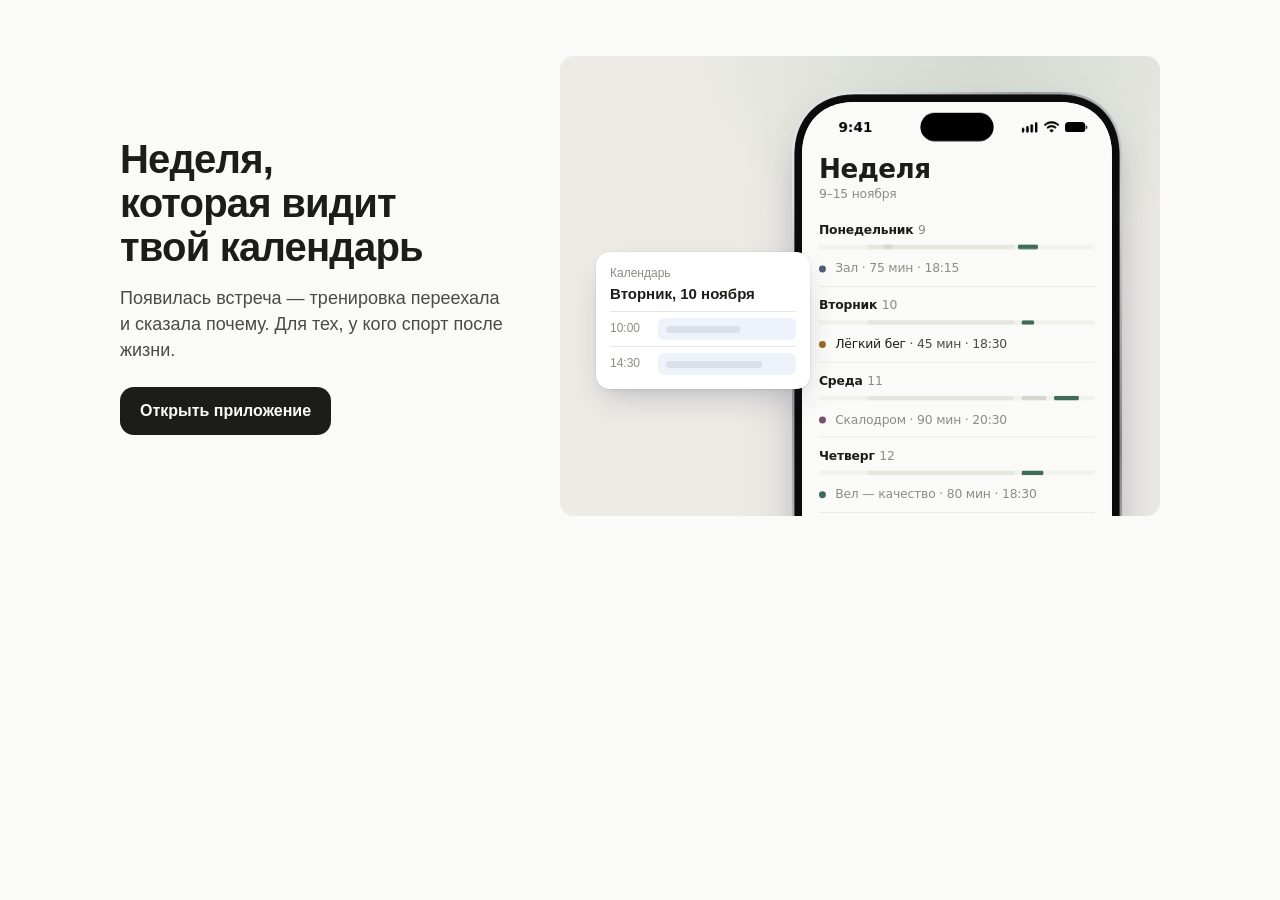
==== demo/index.html @ b222c9e2 "UI polish per stageshow craft rules + product demo at /demo Co-Authored-By: Claude Opus 5.5 <noreply" ====
<!doctype html>
<html lang="ru">
<head>
<meta charset="utf-8">
<meta name="viewport" content="width=device-width,initial-scale=1">
<title>Неделя — демо</title>
<meta name="description" content="Тренировки, которые подстраиваются под твой календарь.">
  <script type="module" crossorigin src="./assets/index-C3BgS-cL.js"></script>
  <link rel="stylesheet" crossorigin href="./assets/index-U-AxHRbT.css">
</head>
<body><div id="root"></div></body>
</html>
---- demo/assets/index-U-AxHRbT.css ----
@layer stageshow{.ss-fit{position:relative;width:100%;margin-inline:auto}.ss-stage{--ss-canvas: #f6f5f4;--ss-surface: #fff;--ss-chrome: #fff;--ss-ink-1: rgba(0, 0, 0, .04);--ss-ink-2: rgba(0, 0, 0, .06);--ss-ink-3: rgba(0, 0, 0, .08);--ss-fill: #ebebeb;--ss-ink-4: rgba(0, 0, 0, .1);--ss-ink-5: rgba(0, 0, 0, .15);--ss-line: rgba(0, 0, 0, .06);--ss-line-faint: rgba(0, 0, 0, .04);--ss-text: #7a7a7d;--ss-text-strong: #262628;--ss-text-faint: #9a9a9d;--ss-icon: #707074;--ss-icon-faint: #c4c4c7;--ss-accent: #3b82f6;--ss-accent-soft: rgba(59, 130, 246, .12);--ss-success: #22c55e;--ss-danger: #ef4444;--ss-warning: #f59e0b;--ss-well: #efeeec;--ss-success-soft: rgba(34, 197, 94, .12);--ss-success-text: #15803d;--ss-danger-soft: rgba(239, 68, 68, .1);--ss-danger-text: #b91c1c;--ss-warning-soft: rgba(245, 158, 11, .14);--ss-warning-text: #b45309;--ss-accent-2: #8b5cf6;--ss-accent-text: color-mix(in srgb, var(--ss-accent) 82%, #000);--ss-shadow-window: 0 0 0 1px rgba(0, 0, 0, .06), 0 4px 16px rgba(0, 0, 0, .08);--ss-shadow-float: 0 0 0 1px rgba(0, 0, 0, .08), 0 4px 16px rgba(0, 0, 0, .12), 0 12px 32px rgba(0, 0, 0, .08);--ss-shadow-card: 0 1px 2px rgba(0, 0, 0, .04);--ss-shadow-hero: 0 0 0 1px rgba(0, 0, 0, .06), 0 30px 60px -12px rgba(50, 50, 93, .25), 0 18px 36px -18px rgba(0, 0, 0, .3);--ss-shadow-lift: 0 0 0 1px rgba(0, 0, 0, .04), 0 12px 28px -6px rgba(50, 50, 93, .28), 0 6px 12px -6px rgba(0, 0, 0, .16);--ss-raised: #fff;--ss-shadow-satellite: 0 0 0 1px rgba(0, 0, 0, .04), 0 14px 32px -8px rgba(50, 50, 93, .24), 0 4px 10px -4px rgba(0, 0, 0, .1);--ss-shadow-ground: 0 0 0 1px rgba(50, 50, 93, .06), 0 24px 48px -24px rgba(50, 50, 93, .18);--ss-font: system-ui, -apple-system, sans-serif;--ss-mono: "SF Mono", "SFMono-Regular", ui-monospace, Consolas, monospace;--ss-radius-sm: 6px;--ss-radius-md: 8px;--ss-radius-lg: 10px;--ss-radius-window: 12px;--ss-radius-pill: 999px;--ss-control: 34px;--ss-row: 26px;position:absolute;top:0;left:0;transform-origin:0 0;font-family:var(--ss-font);-webkit-font-smoothing:antialiased;user-select:none;font-size:16px;font-weight:400;font-style:normal;line-height:normal;letter-spacing:normal;word-spacing:normal;text-align:start;text-indent:0;text-transform:none;white-space:normal;color:#000}.ss-ground{--ss-orb-1: #c9b8ff;--ss-orb-2: #ffc59a;--ss-orb-3: #a9d8ff;position:absolute;inset:0;z-index:-1;overflow:hidden;border-radius:var(--ss-ground-radius, 20px);background:radial-gradient(60% 75% at 8% 4%,color-mix(in srgb,var(--ss-orb-1) 85%,transparent),transparent 70%),radial-gradient(55% 70% at 96% 92%,color-mix(in srgb,var(--ss-orb-2) 80%,transparent),transparent 70%),radial-gradient(45% 55% at 78% 8%,color-mix(in srgb,var(--ss-orb-3) 55%,transparent),transparent 70%),var(--ss-canvas);pointer-events:none}.ss-stage[data-theme=dark] .ss-ground{background:radial-gradient(60% 75% at 8% 4%,color-mix(in srgb,var(--ss-orb-1) 30%,transparent),transparent 70%),radial-gradient(55% 70% at 96% 92%,color-mix(in srgb,var(--ss-orb-2) 24%,transparent),transparent 70%),radial-gradient(45% 55% at 78% 8%,color-mix(in srgb,var(--ss-orb-3) 18%,transparent),transparent 70%),var(--ss-canvas)}.ss-stage[data-theme=dark]{--ss-canvas: #111113;--ss-surface: #1a1a1d;--ss-chrome: #1d1d20;--ss-ink-1: rgba(255, 255, 255, .05);--ss-ink-2: rgba(255, 255, 255, .07);--ss-ink-3: rgba(255, 255, 255, .1);--ss-fill: #313134;--ss-ink-4: rgba(255, 255, 255, .13);--ss-ink-5: rgba(255, 255, 255, .2);--ss-line: rgba(255, 255, 255, .08);--ss-line-faint: rgba(255, 255, 255, .05);--ss-text: #9d9da1;--ss-text-strong: #ececee;--ss-text-faint: #6c6c70;--ss-icon: #9a9aa0;--ss-icon-faint: #4a4a50;--ss-accent-soft: rgba(59, 130, 246, .2);--ss-accent-text: color-mix(in srgb, var(--ss-accent) 70%, #fff);--ss-well: #0a0a0b;--ss-success-soft: rgba(34, 197, 94, .16);--ss-success-text: #4ade80;--ss-danger-soft: rgba(239, 68, 68, .16);--ss-danger-text: #f87171;--ss-warning-soft: rgba(245, 158, 11, .18);--ss-warning-text: #fbbf24;--ss-shadow-lift: 0 0 0 1px rgba(255, 255, 255, .1), 0 12px 28px -6px rgba(0, 0, 0, .6);--ss-shadow-window: 0 0 0 1px rgba(255, 255, 255, .08), 0 4px 16px rgba(0, 0, 0, .4);--ss-shadow-float: 0 0 0 1px rgba(255, 255, 255, .1), 0 4px 16px rgba(0, 0, 0, .4), 0 12px 32px rgba(0, 0, 0, .3);--ss-shadow-card: 0 0 0 1px rgba(255, 255, 255, .05);--ss-shadow-hero: 0 0 0 1px rgba(255, 255, 255, .08), 0 30px 60px -12px rgba(0, 0, 0, .6);--ss-shadow-satellite: 0 0 0 1px rgba(255, 255, 255, .1), 0 14px 32px -8px rgba(0, 0, 0, .7), 0 4px 10px -4px rgba(0, 0, 0, .5);--ss-shadow-ground: 0 0 0 1px rgba(255, 255, 255, .1), 0 24px 48px -24px rgba(0, 0, 0, .6);--ss-raised: #26262a}.ss-stage[data-theme=blueprint]{--ss-canvas: transparent;--ss-surface: #1857bd;--ss-raised: #1b5cc4;--ss-chrome: transparent;--ss-ink-1: rgba(214, 232, 255, .12);--ss-ink-2: rgba(214, 232, 255, .16);--ss-ink-3: rgba(214, 232, 255, .22);--ss-fill: #4277cc;--ss-ink-4: rgba(214, 232, 255, .3);--ss-ink-5: rgba(214, 232, 255, .45);--ss-line: rgba(214, 232, 255, .35);--ss-line-faint: rgba(214, 232, 255, .2);--ss-text: #b3c9ec;--ss-text-strong: #f0f6ff;--ss-text-faint: #7fa1da;--ss-icon: #c9dcf7;--ss-icon-faint: #6f97d6;--ss-accent: #ffffff;--ss-accent-soft: rgba(255, 255, 255, .15);--ss-success: #e6f0ff;--ss-danger: #e6f0ff;--ss-warning: #e6f0ff;--ss-success-soft: rgba(255, 255, 255, .14);--ss-danger-soft: rgba(255, 255, 255, .14);--ss-warning-soft: rgba(255, 255, 255, .14);--ss-success-text: #ffffff;--ss-danger-text: #ffffff;--ss-warning-text: #ffffff;--ss-well: #1450b4;--ss-shadow-window: 0 0 0 1px rgba(214, 232, 255, .55);--ss-shadow-float: 0 0 0 1px rgba(214, 232, 255, .7);--ss-shadow-card: 0 0 0 1px rgba(214, 232, 255, .35);--ss-shadow-hero: 0 0 0 1px rgba(214, 232, 255, .55);--ss-shadow-satellite: 0 0 0 1px rgba(214, 232, 255, .8);--ss-shadow-ground: 0 0 0 1px rgba(214, 232, 255, .7);background-color:var(--ss-well);background-image:linear-gradient(rgba(214,232,255,.08) 1px,transparent 1px),linear-gradient(90deg,rgba(214,232,255,.08) 1px,transparent 1px);background-size:16px 16px;background-position:var(--ss-grid-x, 0) var(--ss-grid-y, 0)}.ss-stage[data-theme=glass]{--ss-canvas: rgba(255, 255, 255, .5);--ss-surface: rgba(255, 255, 255, .62);--ss-chrome: rgba(255, 255, 255, .38);--ss-raised: rgba(255, 255, 255, .74);--ss-line: rgba(255, 255, 255, .65);--ss-line-faint: rgba(255, 255, 255, .45);--ss-well: #ebe9f5;--ss-shadow-window: inset 0 0 0 1px rgba(255, 255, 255, .75), 0 20px 50px -14px rgba(40, 40, 90, .28);--ss-shadow-hero: inset 0 0 0 1px rgba(255, 255, 255, .75), 0 30px 60px -16px rgba(40, 40, 90, .3);--ss-shadow-satellite: inset 0 0 0 1px rgba(255, 255, 255, .85), 0 16px 36px -10px rgba(40, 40, 90, .32);--ss-shadow-float: inset 0 0 0 1px rgba(255, 255, 255, .85), 0 12px 32px -8px rgba(40, 40, 90, .28);--ss-shadow-ground: inset 0 0 0 1px rgba(255, 255, 255, .85), 0 24px 48px -24px rgba(40, 40, 90, .24);--ss-shadow-card: inset 0 0 0 1px rgba(255, 255, 255, .6);background:radial-gradient(55% 65% at 12% 18%,color-mix(in srgb,var(--ss-accent) 42%,transparent),transparent 70%),radial-gradient(50% 60% at 88% 28%,color-mix(in srgb,var(--ss-accent-2) 38%,transparent),transparent 70%),radial-gradient(60% 55% at 58% 100%,rgba(255,168,120,.42),transparent 70%),var(--ss-well)}.ss-stage[data-theme=glass] .ss-window,.ss-stage[data-theme=glass] .ss-popover,.ss-stage[data-theme=glass] .ss-glass{backdrop-filter:blur(24px) saturate(1.6);-webkit-backdrop-filter:blur(24px) saturate(1.6)}.ss-stage[data-greys=cool]:not([data-theme=dark],[data-theme=blueprint],[data-theme=glass]){--ss-canvas: #f4f5f8;--ss-well: #eceef2}.ss-stage[data-palette=mono]{--ss-accent: #1a1a1a;--ss-accent-soft: rgba(0, 0, 0, .06);--ss-success: #1a1a1a;--ss-danger: #1a1a1a;--ss-warning: #1a1a1a;--ss-accent-2: #1a1a1a;--ss-success-text: #1a1a1a;--ss-danger-text: #1a1a1a;--ss-success-soft: rgba(0, 0, 0, .06);--ss-danger-soft: rgba(0, 0, 0, .04)}.ss-stage[data-palette=mono][data-theme=dark]{--ss-accent: #f2f2f2;--ss-accent-soft: rgba(255, 255, 255, .1);--ss-success: #f2f2f2;--ss-danger: #f2f2f2;--ss-warning: #f2f2f2;--ss-accent-2: #f2f2f2;--ss-success-text: #f2f2f2;--ss-danger-text: #f2f2f2;--ss-success-soft: rgba(255, 255, 255, .1);--ss-danger-soft: rgba(255, 255, 255, .06)}.ss-stage[data-palette=mono] img,.ss-stage[data-palette=mono] .ss-keep-mono{filter:grayscale(1)}.ss-fade-b{mask-image:linear-gradient(to bottom,#000 calc(100% - var(--ss-fade, 64px)),transparent)}.ss-fade-r{mask-image:linear-gradient(to right,#000 calc(100% - var(--ss-fade, 64px)),transparent)}.ss-fade-br{mask-image:linear-gradient(to bottom,#000 calc(100% - var(--ss-fade, 64px)),transparent),linear-gradient(to right,#000 calc(100% - var(--ss-fade, 64px)),transparent);mask-composite:intersect}.ss-recede{transition:opacity .3s ease}.ss-recede[data-receded=true]{opacity:.4}.ss-stage [data-instant],.ss-stage[data-instant] *,.ss-stage [data-instant] *,.ss-stage[data-instant] *:before,.ss-stage[data-instant] *:after{transition:none!important}@keyframes ss-spin{to{transform:rotate(1turn)}}@keyframes ss-fade-in{0%{opacity:0;filter:blur(2px);transform:translateY(3px)}}.ss-stage[data-still] *,.ss-stage[data-still] *:before,.ss-stage[data-still] *:after{transition:none!important;animation:none!important}.ss-stage[data-offscreen],.ss-stage[data-offscreen] *,.ss-stage[data-offscreen] *:before,.ss-stage[data-offscreen] *:after{transition:none!important;animation-play-state:paused!important}.ss-stage[data-placing] *,.ss-stage[data-placing] *:before,.ss-stage[data-placing] *:after{transition:none!important}.ss-stage *,.ss-stage *:before,.ss-stage *:after{box-sizing:border-box}.ss-stage[data-hit] *{pointer-events:auto!important}}:where(.ss-stage) :is(p,h1,h2,h3,h4,h5,h6,ul,ol,li,dl,dt,dd,a,figure,figcaption,blockquote,pre,code,hr,table,th,td,button,input,label):not(html):not(body){all:revert}:where(.ss-stage,.ss-stage *,.ss-stage :before,.ss-stage :after):not(html){border-width:revert-layer;border-style:revert-layer;border-color:revert-layer;box-sizing:revert-layer;padding:revert-layer;margin:revert-layer}:where(.ss-stage) :is(svg,img):not(html):not(body){max-width:none;vertical-align:revert-layer}:where(.ss-stage :is(.ss-fly__lift,.ss-expand__face))>:is(svg,img):not(html):not(body):not(head){max-width:100%}@layer stageshow{.ss-keys{position:absolute;bottom:16px;left:50%;z-index:99;display:flex;gap:4px;opacity:0;transform:translate(-50%,6px) scale(.96);transition:opacity .16s ease,transform .2s cubic-bezier(.22,1,.36,1);pointer-events:none}.ss-keys[data-show=true]{opacity:1;transform:translate(-50%) scale(1)}.ss-keys[data-at=top]{top:16px;bottom:auto}.ss-keys[data-at=bottom-left],.ss-keys[data-at=bottom-right]{left:auto;transform:translateY(6px) scale(.96)}.ss-keys[data-at=bottom-left]{left:16px}.ss-keys[data-at=bottom-right]{right:16px}.ss-keys[data-at=bottom-left][data-show=true],.ss-keys[data-at=bottom-right][data-show=true]{transform:none}.ss-key{display:grid;place-items:center;min-width:28px;height:28px;padding:0 8px;border-radius:7px;background:#18181be0;box-shadow:inset 0 -2px #0006,0 4px 12px #0000002e;color:#fff;font:500 13px/1 var(--ss-font);transition:transform .08s ease-out,box-shadow .08s ease-out}.ss-key[data-down=true]{transform:translateY(1px) scale(.94);box-shadow:inset 0 -1px #0006,0 2px 6px #0000002e}}@layer stageshow{.ss-cursor{position:absolute;top:0;left:0;z-index:100;pointer-events:none;will-change:transform;transition:opacity .25s ease}.ss-cursor[data-idle]{opacity:0;transition-duration:.6s}.ss-cursor__press{display:grid;transform-origin:0 0;transition:transform .26s cubic-bezier(.22,1,.36,1)}.ss-cursor[data-pressed=true] .ss-cursor__press{transform:scale(.9);transition:transform .08s ease-out}.ss-cursor__glyph{grid-area:1 / 1;transform:scale(0);opacity:0;transition:transform .2s ease,opacity .2s ease}.ss-cursor__glyph[data-active=true]{transform:scale(var(--ss-cursor-size, 1));opacity:1}.ss-cursor__glyph[data-glyph^=resize]{transform:scale(calc(var(--ss-cursor-size, 1) * .5))}.ss-cursor[data-kind^=resize] .ss-cursor__glyph:not([data-active=true]){transform:scale(calc(var(--ss-cursor-size, 1) * .6))}.ss-cursor[data-kind^=resize] .ss-cursor__glyph,.ss-cursor__glyph[data-glyph^=resize]{transition:transform .28s cubic-bezier(.22,1,.36,1),opacity .2s ease}.ss-cursor__glyph[data-glyph^=resize][data-active=true]{transform:scale(var(--ss-cursor-size, 1))}.ss-cursor[data-kind^=resize] .ss-cursor__glyph:not([data-active=true]),.ss-cursor:not([data-kind^=resize]) .ss-cursor__glyph[data-glyph^=resize]{transition:transform .28s cubic-bezier(.22,1,.36,1),opacity .1s ease}.ss-cursor:is([data-kind=open],[data-kind=grab]) .ss-cursor__glyph:is([data-glyph=open],[data-glyph=grab]){transform:scale(var(--ss-cursor-size, 1));transition:opacity .08s linear}.ss-cursor[data-style=large]{--ss-cursor-size: 1.5}.ss-cursor[data-style=large] .ss-cursor__glyph[data-glyph=ibeam]{--ss-cursor-size: 1.15}.ss-cursor__dot{display:block;width:22px;height:22px;margin:-11px 0 0 -11px;border-radius:50%;background:#76768042;backdrop-filter:blur(5px) saturate(1.8) brightness(1.04);box-shadow:inset 0 1px 1px #fff6,inset 0 -1px 1px #0000000d,0 2px 10px #0000001a;transition:background .15s ease}.ss-cursor__dot{transition:background .15s ease,width .2s cubic-bezier(.22,1,.36,1),height .2s cubic-bezier(.22,1,.36,1),margin .2s cubic-bezier(.22,1,.36,1),border-radius .2s ease}.ss-cursor[data-style=circle][data-kind=ibeam] .ss-cursor__dot{width:4px;height:20px;margin:-10px 0 0 -2px;border-radius:2px;background:#3c3c438c}.ss-stage[data-theme=dark] .ss-cursor__dot{background:#fff3;box-shadow:inset 0 1px 1px #ffffff4d,0 2px 10px #0000004d}.ss-cursor[data-style=circle][data-pressed=true] .ss-cursor__press{transform:scale(.8)}.ss-cursor[data-style=circle][data-pressed=true] .ss-cursor__dot{backdrop-filter:none;background:#76768038}.ss-stage[data-theme=dark] .ss-cursor[data-style=circle][data-pressed=true] .ss-cursor__dot{background:#ffffff2e}.ss-cursor[data-style=circle][data-pressed=true] .ss-cursor__dot,.ss-cursor[data-style=circle][data-kind=grab] .ss-cursor__dot{background:#76768066}.ss-cursor[data-style=touch] .ss-cursor__dot{width:34px;height:34px;margin:-17px 0 0 -17px;background:#76768024;backdrop-filter:none;opacity:0;transform:scale(.7);transition:opacity .4s ease,transform .45s cubic-bezier(.22,1,.36,1)}.ss-cursor__streak{position:absolute;left:0;top:-13px;width:0;height:26px;border-radius:13px;background:linear-gradient(to right,#76768000,#76768029);transform-origin:100% 50%;opacity:0;pointer-events:none;transition:opacity .16s ease}.ss-cursor[data-swiping] .ss-cursor__streak{opacity:1;transition:none}.ss-cursor[data-style=touch][data-touching] .ss-cursor__dot{opacity:1;transform:scale(1);transition:opacity .14s ease,transform .16s cubic-bezier(.22,1,.36,1)}.ss-cursor[data-style=touch][data-pressed=true] .ss-cursor__dot,.ss-cursor[data-style=touch][data-swiping] .ss-cursor__dot{background:#76768038;transform:scale(.82);transition:background .08s ease,transform .1s ease-out}.ss-cursor__glyph svg{display:block;filter:drop-shadow(0 1px 2px rgba(0,0,0,.3))}.ss-cursor__arrow path{fill:var(--ss-cursor-ink, #111);stroke:var(--ss-cursor-ink, #111);stroke-width:2.4;stroke-linejoin:round}.ss-cursor__arrow{display:block;filter:drop-shadow(0 1px 1.5px rgba(0,0,0,.18))}.ss-stage[data-theme=dark] .ss-cursor__arrow,.ss-stage[data-theme=blueprint] .ss-cursor__arrow{--ss-cursor-ink: #fff}.ss-stage[data-theme=dark] .ss-cursor,.ss-stage[data-theme=blueprint] .ss-cursor{--ss-cursor-line: #fff;--ss-cursor-edge: rgba(0, 0, 0, .75)}.ss-ripple{position:absolute;z-index:99;width:36px;height:36px;margin:-18px 0 0 -18px;border-radius:50%;border:1.5px solid var(--ss-accent);background:color-mix(in srgb,var(--ss-accent) 10%,transparent);pointer-events:none;animation:ss-ripple .55s cubic-bezier(.25,.8,.25,1) forwards}@keyframes ss-ripple{0%{transform:scale(.2);opacity:1}to{transform:scale(1);opacity:0}}.ss-stage[data-palette=mono] .ss-ripple{border-color:var(--ss-text-strong);background:transparent}.ss-stage[data-hit] :is(.ss-cursor,.ss-cursor *){pointer-events:none!important}}@layer stageshow{.ss-stage[data-theme=blueprint] .ss-window__dot{background:transparent;box-shadow:inset 0 0 0 1px var(--ss-line)}.ss-stage[data-theme=blueprint] .ss-window__url{background:transparent;box-shadow:inset 0 0 0 1px var(--ss-line-faint)}.ss-stage[data-palette=mono] .ss-window__dot{background:var(--ss-ink-5);box-shadow:none}:where(.ss-window){position:relative;--ss-lights-y: 19px;--ss-dot: 9px;--ss-side-inset: 0px}.ss-window{display:flex;flex-direction:column;overflow:hidden;background:var(--ss-canvas);border-radius:var(--ss-radius-window);box-shadow:var(--ss-shadow-window)}.ss-window__bar{display:flex;flex-shrink:0;align-items:center;gap:6px;height:38px;padding:0 calc(var(--ss-lights-y) - var(--ss-dot) / 2);background:var(--ss-chrome);border-bottom:1px solid var(--ss-line)}.ss-window__lights{display:flex;flex-shrink:0;gap:6px}.ss-window__dot{width:var(--ss-dot);height:var(--ss-dot);border-radius:50%;box-shadow:inset 0 0 0 .5px #0000001f}.ss-window__dot:nth-child(1){background:#ff5f57}.ss-window__dot:nth-child(2){background:#febc2e}.ss-window__dot:nth-child(3){background:#28c840}.ss-window__url{flex:1;min-width:0;margin-left:8px;padding:4px 10px;overflow:hidden;background:var(--ss-ink-1);border-radius:6px;color:var(--ss-text-faint);font-size:10.5px;line-height:1.4;white-space:nowrap;text-overflow:ellipsis}.ss-window[data-url-shape=pill] .ss-window__url{padding-inline:12px;border-radius:999px}.ss-window__title{flex:1;margin-right:36px;text-align:center;font-size:13px;font-weight:600;color:var(--ss-text-strong)}.ss-window__body{position:relative;flex:1;min-height:0}.ss-window__spacer{flex:1}.ss-window[data-lights=grey] .ss-window__dot{background:#bac8da80;box-shadow:none}.ss-window[data-lights=white] .ss-window__dot{background:#ffffff80;box-shadow:none}.ss-window[data-chrome=glass]{background:#f8fafd73;-webkit-backdrop-filter:blur(12px);backdrop-filter:blur(12px);border-radius:12px;box-shadow:0 0 0 1px #e5edf580,0 15px 35px #17171714}.ss-window[data-chrome=glass]>.ss-window__bar{display:grid;grid-template-columns:1fr minmax(0,262px) 1fr;gap:12px;height:35px;padding:0 20px;background:none;border:0}.ss-window[data-chrome=glass] .ss-window__lights{gap:4px}.ss-window[data-chrome=glass] .ss-window__dot{width:8px;height:8px}.ss-window[data-chrome=glass] .ss-window__url{display:flex;grid-column:2;align-items:center;justify-content:center;gap:4px;height:20px;margin:0;padding:0 8px;background:#ffffff61;border-radius:999px;box-shadow:inset 0 0 0 1px #e5edf580;color:#50617a;font-size:10px}.ss-window__lock{flex-shrink:0;color:#667691}.ss-window__url-text{overflow:hidden;text-overflow:ellipsis}.ss-window[data-chrome=glass] .ss-window__end{display:flex;grid-column:3;justify-content:flex-end;gap:6px}.ss-window[data-chrome=glass]>.ss-window__body{margin:0 6px 6px;overflow:hidden;background:#fff;border-radius:6px;box-shadow:0 3px 6px #1717170f}.ss-window[data-chrome=card]{background:#fff;border-radius:8px;box-shadow:0 50px 100px -20px #32325d40,0 30px 60px -30px #0000004d}.ss-window[data-chrome=card]>.ss-window__bar{gap:14px;height:44px;padding:0 16px;background:none;border:0}.ss-window[data-chrome=card]:not([data-lights=color]) .ss-window__dot{background:#ecf2f7;box-shadow:none}.ss-window[data-chrome=card] .ss-window__url{flex:1;height:24px;margin:0;padding:0 10px;background:#ecf2f7;border-radius:4px;box-shadow:none;color:#425466;font-size:12px;font-weight:300;line-height:24px}.ss-window[data-chrome=card] .ss-window__end:empty{display:none}.ss-window[data-chrome=card]>.ss-window__body{background:#fff}.ss-window[data-chrome=hairline]{background:#fff;border-radius:8px;box-shadow:0 0 0 1px #0000000f,0 12px 28px -12px #32325d33}.ss-window[data-chrome=hairline]>.ss-window__bar{display:grid;grid-template-columns:1fr auto 1fr;height:20px;padding:0 8px;background:none;border:0;border-bottom:1px solid rgba(0,0,0,.06)}.ss-window[data-chrome=hairline] .ss-window__lights{gap:3px}.ss-window[data-chrome=hairline] .ss-window__dot{width:5px;height:5px}.ss-window[data-chrome=hairline]:not([data-lights=color]) .ss-window__dot{background:#e3e8ee;box-shadow:none}.ss-window[data-chrome=hairline] .ss-window__url{grid-column:2;height:auto;margin:0;padding:0;background:none;box-shadow:none;color:#8792a2;font-size:9px}.ss-window[data-chrome=hairline] .ss-window__end{grid-column:3;justify-self:end}.ss-window[data-chrome=terminal]{--ss-term-bg: #17171a;background:var(--ss-term-bg);box-shadow:inset 0 0 0 1px #ffffff12,var(--ss-shadow-hero, var(--ss-shadow-window))}.ss-window[data-chrome=terminal]>.ss-window__bar{position:relative;background:none;border:0}.ss-window[data-chrome=terminal][data-lights=grey] .ss-window__dot{background:#ffffff29;box-shadow:none}.ss-term__title{position:absolute;left:50%;translate:-50% 0;color:#ffffff6b;font-size:11px;font-weight:500;white-space:nowrap}.ss-term{display:flex;flex-direction:column;gap:3px;padding:4px 16px 16px;overflow:hidden;color:#9d9da6;font:11.5px/1.65 var(--ss-mono);font-variant-ligatures:none}.ss-term>*+.ss-term__prompt{margin-top:8px}.ss-term__line,.ss-term>div,.ss-term>p{margin:0;white-space:pre}.ss-term__path{color:var(--ss-term-path, #6f8ccf)}.ss-term__sigil{margin:0 7px;color:var(--ss-term-sigil, #6ee7a8)}.ss-term__cmd{color:#f1f1f3}.ss-term .ok{color:var(--ss-term-ok, #6ee7a8)}.ss-term .err{color:var(--ss-term-err, #f87171)}.ss-term .dim{color:var(--ss-term-dim, #63636b)}.ss-term__caret{display:inline-block;width:.6em;height:1.2em;margin-left:1px;vertical-align:-.22em;background:#e8e8ec;animation:ss-term-blink 1.06s steps(1) infinite}.ss-term__caret[data-still]{animation:none}@keyframes ss-term-blink{50%{opacity:0}}@media(prefers-reduced-motion:reduce){.ss-term__caret{animation:none}}.ss-window__title[data-toolbar]{margin:0 0 0 14px;text-align:left}.ss-window__nav{display:flex;flex-shrink:0;gap:6px;margin-left:10px;color:var(--ss-text-faint)}.ss-window__nav+.ss-window__url{margin-left:4px}.ss-window__tabs{display:flex;flex-shrink:0;align-items:flex-end;gap:2px;height:38px;padding:0 calc(var(--ss-lights-y) - var(--ss-dot) / 2);background:var(--ss-canvas)}.ss-window__tabs .ss-window__lights{align-self:center;margin-right:14px}.ss-window__tab{display:flex;align-items:center;gap:7px;width:140px;min-width:0;height:30px;padding:0 12px;border-radius:8px 8px 0 0;font-size:11px;color:var(--ss-text-faint)}.ss-window__tab[data-active]{background:var(--ss-chrome);color:var(--ss-text-strong)}.ss-window__tab-label{overflow:hidden;white-space:nowrap;text-overflow:ellipsis}.ss-window__favicon{flex-shrink:0;width:10px;height:10px;border-radius:3px;background:var(--ss-ink-4)}.ss-window__tab[data-active] .ss-window__favicon{background:var(--ss-accent)}[data-kind=tabs]>.ss-window__bar .ss-window__url{margin-left:0}[data-kind=tabs]>.ss-window__bar .ss-window__nav{margin-left:0}.ss-window[data-kind=sidebar]{flex-direction:row}.ss-window__side{display:flex;flex-direction:column;flex-shrink:0;background:var(--ss-canvas);border-right:1px solid var(--ss-line)}.ss-window__side-top{display:flex;flex-shrink:0;align-items:center;height:calc((var(--ss-lights-y) - var(--ss-side-inset)) * 2);padding:0 calc(var(--ss-lights-y) - var(--ss-side-inset) - var(--ss-dot) / 2)}.ss-window__main{display:flex;flex-direction:column;flex:1;min-width:0;background:var(--ss-surface)}.ss-window__main>.ss-window__bar{padding:0 16px}.ss-window__heading{font-size:13px;font-weight:600;color:var(--ss-text-strong)}.ss-bar{display:block;flex-shrink:0}.ss-bar[data-shrink]{flex-shrink:1;min-width:0;max-width:100%}.ss-window[data-lights-size=large]{--ss-dot: 12px}.ss-window[data-lights-size=large] .ss-window__lights{gap:8px}.ss-window[data-bar=tall]{--ss-lights-y: 26px}.ss-window[data-bar=tall]>.ss-window__bar,.ss-window[data-bar=tall] .ss-window__main>.ss-window__bar{align-items:flex-start;height:64px;padding-top:10px;background:none;border-bottom:0}.ss-window[data-bar=tall]>.ss-window__bar>.ss-window__lights{margin-top:calc(16px - var(--ss-dot) / 2)}.ss-window[data-bar=tall] .ss-window__url{margin-top:5px}.ss-window[data-bar=tall] .ss-window__title,.ss-window[data-bar=tall] .ss-window__heading{line-height:32px}.ss-window[data-side=floating]{--ss-side-inset: 8px;border-radius:24px;background:var(--ss-surface)}.ss-window[data-side=floating]>.ss-window__side{position:relative;z-index:1;margin:var(--ss-side-inset) 0 var(--ss-side-inset) var(--ss-side-inset);border-right:0;border-radius:16px;box-shadow:0 0 0 .5px #00000012,inset 0 .5px #fff,0 3px 14px #14234612}.ss-stage[data-theme=dark] .ss-window[data-side=floating]>.ss-window__side{background:var(--ss-raised);box-shadow:0 0 0 1px #ffffff14,0 3px 14px #0000004d}.ss-text{white-space:nowrap}.ss-text[data-wrap]{white-space:normal}}@layer stageshow{:where(.ss-phone){position:relative}.ss-phone{flex-shrink:0;box-shadow:0 calc(var(--ps) * 40) calc(var(--ps) * 80) calc(var(--ps) * -16) #32325d40,0 calc(var(--ps) * 24) calc(var(--ps) * 48) calc(var(--ps) * -24) #0000004d}.ss-phone__glass{height:100%}.ss-phone__window{position:relative;overflow:hidden;isolation:isolate}.ss-phone:is([data-frame=pro],[data-frame=silver],[data-frame=bezel],[data-frame=clay],[data-frame=outline],[data-frame=bare]){--ss-phone-glass: #0b0b0c;--ss-phone-rim: #2c2c2d;--ss-phone-seam: #e0dfdc;--ss-phone-line: var(--ss-text-faint, #9a9a9d);background:none}.ss-phone__bands{position:absolute;inset:0;overflow:visible;pointer-events:none}.ss-phone:is([data-frame=pro],[data-frame=silver],[data-frame=bezel],[data-frame=clay],[data-frame=outline]) .ss-phone__glass{position:relative}.ss-phone[data-frame=pro]{--ss-phone-band-1: #e3e3e6;--ss-phone-band-2: #9a9ba0;--ss-phone-band-3: #cfd0d4;--ss-phone-band-4: #85868b;--ss-phone-band-5: #c9cacd}.ss-stage[data-theme=dark] .ss-phone[data-frame=pro],.ss-stage[data-theme=glass] .ss-phone[data-frame=pro][data-dark]{--ss-phone-band-1: #5b5c61;--ss-phone-band-2: #2b2c2f;--ss-phone-band-3: #48494d;--ss-phone-band-4: #232427;--ss-phone-band-5: #404145}.ss-phone[data-frame=silver]{--ss-phone-band-1: #f4f4f6;--ss-phone-band-2: #c9cacf;--ss-phone-band-3: #eeeef1;--ss-phone-band-4: #b9babf;--ss-phone-band-5: #e6e6ea}.ss-phone[data-frame=bezel]{--ss-phone-glass: #111113}.ss-phone[data-frame=clay]{--ss-phone-clay-top: color-mix(in srgb, var(--ss-phone-clay, #ecebe8), #fff 45%);--ss-phone-clay-bottom: color-mix(in srgb, var(--ss-phone-clay, #ecebe8), #000 6%);box-shadow:0 calc(var(--ps) * 30) calc(var(--ps) * 60) calc(var(--ps) * -12) #32325d33,0 calc(var(--ps) * 16) calc(var(--ps) * 32) calc(var(--ps) * -16) #00000029}.ss-stage[data-theme=dark] .ss-phone[data-frame=clay]{--ss-phone-clay-top: color-mix(in srgb, var(--ss-phone-clay, #2a2a2e), #fff 6%);--ss-phone-clay-bottom: var(--ss-phone-clay, #2a2a2e);--ss-phone-seam: #333338}.ss-phone[data-frame=outline]{box-shadow:none}.ss-stage[data-theme=blueprint] .ss-phone[data-frame=outline]{--ss-phone-line: var(--ss-line)}.ss-phone:not([data-frame=android],[data-frame=soft]) .ss-phone__status{height:62px;padding:0}.ss-phone:not([data-frame=android],[data-frame=soft]) .ss-phone__time{position:absolute;top:21.5px;left:0;width:138.5px;line-height:22px;text-align:center}.ss-phone:not([data-frame=android],[data-frame=soft]) .ss-phone__glyphs{position:absolute;top:25.33px;left:285.25px;align-items:flex-start;gap:8px}.ss-phone:not([data-frame=android],[data-frame=soft]) .ss-phone__signal{margin-top:1px}.ss-phone:not([data-frame=android],[data-frame=soft]) .ss-phone__battery{margin-top:.33px}.ss-phone[data-frame=photo]{position:relative;background:none}.ss-phone__photo{position:absolute;z-index:4;background:var(--ss-phone-photo-light, none) center / 100% 100% no-repeat;pointer-events:none}.ss-stage[data-theme=dark] .ss-phone__photo,.ss-phone[data-dark] .ss-phone__photo{background-image:var(--ss-phone-photo-dark, var(--ss-phone-photo-light, none))}.ss-phone[data-frame=android]{background:linear-gradient(150deg,#3a3b3f,#1d1e21 40%,#2f3034 70%,#1a1b1e)}.ss-phone[data-frame=android] .ss-phone__glass{background:#050505}.ss-phone[data-frame=android] .ss-phone__island{top:14px;width:24px;height:24px;border-radius:50%}.ss-phone[data-frame=android] .ss-phone__status{height:48px;padding:0 26px}.ss-phone[data-frame=android] .ss-phone__time{font-family:system-ui,sans-serif;font-size:15px;font-weight:500}.ss-phone[data-frame=android] .ss-phone__content[data-status]{padding-top:48px}.ss-phone[data-frame=android] .ss-phone__home{width:108px;height:4px}.ss-phone[data-frame=soft]{box-shadow:0 0 0 calc(var(--ps) * 1.5) #0a25400d,0 calc(var(--ps) * 30) calc(var(--ps) * 60) calc(var(--ps) * -12) #32325d2e,0 calc(var(--ps) * 18) calc(var(--ps) * 36) calc(var(--ps) * -18) #0000001f}.ss-phone[data-frame=soft] .ss-phone__glass{background:#f6f9fc;box-shadow:inset 0 calc(var(--ps) * -2.9) calc(var(--ps) * 7.2) #0a254038}.ss-stage[data-theme=dark] .ss-phone[data-frame=soft] .ss-phone__glass{background:#1c2433;box-shadow:inset 0 calc(var(--ps) * -2.9) calc(var(--ps) * 7.2) #00000073}.ss-phone__screen{--pt: 1px;position:absolute;top:0;left:0;display:flex;flex-direction:column;overflow:hidden;background:#fff;color:#000;font-family:-apple-system,system-ui,sans-serif;font-size:15px;letter-spacing:-.015em;transform-origin:0 0;-webkit-font-smoothing:antialiased}.ss-phone[data-dark] .ss-phone__screen{background:#000;color:#fff}.ss-phone__status{position:absolute;top:0;right:0;left:0;z-index:2;display:flex;align-items:center;justify-content:space-between;height:54px;padding:0 34px 0 52px;transition:color .3s ease;will-change:transform}.ss-phone__time{font-family:SF Pro Text,-apple-system,system-ui,sans-serif;font-variation-settings:"opsz" 17;font-size:17.67px;font-weight:590;letter-spacing:0}.ss-phone__island{position:absolute;top:var(--ss-island-top, 14px);left:50%;z-index:3;width:var(--ss-island-w, 95px);height:37px;border-radius:18.5px;background:#000;transform:translate(-50%)}.ss-phone__glyphs{display:flex;align-items:center;gap:8px}.ss-phone__glyph{display:block}.ss-phone__content{position:relative;flex:1;min-height:0}.ss-phone__content[data-status]{padding-top:62px}.ss-phone__content:not([data-status]){padding-top:44px}.ss-phone[data-frame=bare] .ss-phone__content{padding-right:8px;padding-left:8px}.ss-phone__home{position:absolute;bottom:8px;left:50%;z-index:2;width:144px;height:5px;border-radius:2.5px;background:currentColor;transform:translate(-50%);transition:color .3s ease;will-change:transform}.ss-lock{position:absolute;inset:0;color:#fff;text-align:center}.ss-lock__date{margin-top:66px;font-size:22px;font-weight:600;letter-spacing:-.01em;opacity:.85}.ss-lock__clock{margin-top:-4px;font-size:112px;font-weight:700;line-height:1;letter-spacing:-.035em;font-variant-numeric:tabular-nums;opacity:.92}.ss-lock__stack{position:absolute;right:0;bottom:118px;left:0;display:flex;flex-direction:column;gap:8px;text-align:left}.ss-lock__stack[data-at=top]{top:290px;bottom:auto}.ss-lock__controls{position:absolute;right:46px;bottom:48px;left:46px;display:flex;justify-content:space-between}.ss-lock__control{display:grid;place-items:center;width:50px;height:50px;border-radius:50%;background:#0a0c1842;backdrop-filter:blur(24px) saturate(1.3);color:#fff}.ss-notification{display:flex;align-items:center;gap:13px;margin:0 18px;padding:14px 17px 14px 14px;border-radius:23px;background:#fcfcfdc2;backdrop-filter:blur(30px) saturate(1.25);box-shadow:0 4px 24px #0000000f;color:#000;text-align:left}.ss-notification[data-banner]{position:absolute;top:56px;right:0;left:0;z-index:2;animation:ss-banner-in .52s cubic-bezier(.2,.9,.25,1) both}@keyframes ss-banner-in{0%{transform:translateY(-110px)}}.ss-notification__icon{display:grid;flex-shrink:0;place-items:center;width:38px;height:38px;overflow:hidden;border-radius:9px;background:var(--ss-accent);color:#fff}.ss-notification__icon:has(>img){background:none}.ss-notification__icon>img{display:block;width:100%;height:100%}.ss-notification__text{display:flex;flex:1;flex-direction:column;min-width:0;font-size:15px;line-height:18px;letter-spacing:-.016em}.ss-notification__head{display:flex;align-items:baseline;gap:8px}.ss-notification__title{flex:1;min-width:0;overflow:hidden;font-weight:600;white-space:nowrap;text-overflow:ellipsis}.ss-notification__time{flex-shrink:0;font-size:12px;letter-spacing:-.005em;color:#3c3c4399}.ss-notification__body{display:-webkit-box;overflow:hidden;-webkit-line-clamp:3;-webkit-box-orient:vertical}.ss-lock[data-size=satellite] .ss-lock__stack{top:232px;bottom:auto}.ss-lock[data-size=satellite][data-clock=off] .ss-lock__stack{top:74px}.ss-notification{will-change:transform}.ss-phone:not([data-dark]) .ss-notification{background:#ffffffeb;box-shadow:0 0 0 .5px #00000014,0 8px 24px #0000001f}.ss-phone__time-bar{display:inline-block;width:30px;height:7px;border-radius:4px;background:currentColor;opacity:.5}}@layer stageshow{.ss-kb{--ss-kb-sheet: #e3e4e9;--ss-kb-key: #fff;--ss-kb-down: #c4c6cd;--ss-kb-ink: #000;--ss-kb-faint: #3c3c43;position:relative;flex:none;margin:0 3px 4px;padding:0 3px;border-radius:28px 28px 52px 52px;background:color-mix(in srgb,var(--ss-kb-sheet) 94%,transparent);box-shadow:inset 0 .5px #ffffffb3,0 -.5px #0000000f;color:var(--ss-kb-ink);font-family:-apple-system,SF Pro Text,system-ui,sans-serif;user-select:none}.ss-kb[data-dark]{--ss-kb-sheet: #2a2a2c;--ss-kb-key: #4a4a4c;--ss-kb-down: #6b6b6e;--ss-kb-ink: #fff;--ss-kb-faint: #ebebf5;box-shadow:inset 0 .5px #ffffff1a}.ss-kb__suggest{display:grid;grid-template-columns:repeat(3,1fr);align-items:center;height:50px;font-size:17px;letter-spacing:-.01em;text-align:center}.ss-kb__suggest span+span{border-left:1px solid color-mix(in srgb,var(--ss-kb-faint) 22%,transparent)}.ss-kb__row{--k: calc((100% - 54px)*.1) ;display:flex;justify-content:center;gap:6px;height:42.5px;margin-bottom:11px}.ss-kb__key{position:relative;display:grid;flex:none;place-items:center;width:var(--k);border-radius:8.5px;background:var(--ss-kb-key);font-size:23px;line-height:1;transition:background-color .12s ease}.ss-kb[data-dark] .ss-kb__key{font-weight:400}.ss-kb__key[data-down]{background:var(--ss-kb-down);transition:none}.ss-kb__row:not(.ss-kb__row--bottom) .ss-kb__key:not(.ss-kb__key--wide)[data-down]{background:var(--ss-kb-key)}.ss-kb__key--wide{width:calc(var(--k) * 1.36)}.ss-kb__row[data-row="2"]>.ss-kb__key--wide:first-child{margin-right:7.2px}.ss-kb__row[data-row="2"]>.ss-kb__key--wide:last-child{margin-left:7.2px}.ss-kb__key--mode{width:calc(var(--k) * 2.78);font-size:17px}.ss-kb__key--space{flex:1;width:auto}.ss-kb__callout{position:absolute;bottom:30px;left:50%;display:grid;place-items:center;width:145%;height:54px;padding-bottom:6px;border-radius:12px;background:var(--ss-kb-key);box-shadow:0 1px 6px #00000029;font-size:34px;transform:translate(-50%);pointer-events:none;z-index:2}.ss-kb__callout:after{content:"";position:absolute;top:100%;left:50%;width:69%;height:14px;margin-top:-4px;background:var(--ss-kb-key);transform:translate(-50%)}.ss-kb__row:first-of-type .ss-kb__key:first-child .ss-kb__callout,.ss-kb__row[data-row="0"] .ss-kb__key:first-child .ss-kb__callout{left:0;transform:none}.ss-kb__row[data-row="0"] .ss-kb__key:first-child .ss-kb__callout:after{left:0;transform:none}.ss-kb__row[data-row="0"] .ss-kb__key:last-child .ss-kb__callout{left:auto;right:0;transform:none}.ss-kb__row[data-row="0"] .ss-kb__key:last-child .ss-kb__callout:after{left:auto;right:0;transform:none}.ss-kb__row--bottom{margin-bottom:0}.ss-kb__below{display:flex;align-items:center;justify-content:space-between;height:72px;padding:0 22px 6px;color:var(--ss-kb-faint)}}@layer stageshow{.ss-roll{white-space:pre}.ss-roll__mid{display:inline-grid;padding-block:.45em;margin-block:-.45em;-webkit-mask-image:linear-gradient(transparent,#000 .5em,#000 calc(100% - .5em),transparent);mask-image:linear-gradient(transparent,#000 .5em,#000 calc(100% - .5em),transparent);vertical-align:bottom;transition:width .5s cubic-bezier(.22,1,.36,1)}.ss-roll__item{grid-area:1 / 1;justify-self:start;width:max-content}.ss-roll[data-align=end] .ss-roll__mid{grid-template-columns:100%}.ss-roll[data-align=end] .ss-roll__item{justify-self:unsafe end}.ss-roll__char{display:inline-block;white-space:pre;animation:ss-roll-in .42s cubic-bezier(.32,.72,0,1) both}.ss-roll__item[data-out]{animation:ss-roll-out .42s cubic-bezier(.32,.72,0,1) both}@keyframes ss-roll-in{0%{opacity:0;transform:translateY(100%)}}@keyframes ss-roll-out{to{opacity:0;transform:translateY(-100%)}}.ss-roll[data-variant=fade] .ss-roll__char{animation-name:ss-fade-in;animation-duration:.35s;animation-delay:.12s}.ss-roll[data-variant=fade] .ss-roll__item[data-out]{animation-name:ss-fade-out;animation-duration:.16s}.ss-roll[data-variant=fade] .ss-roll__mid{padding-block:0;margin-block:0;-webkit-mask-image:none;mask-image:none;clip-path:inset(0);transition-duration:.4s}@keyframes ss-fade-out{to{opacity:0;filter:blur(2px);transform:translateY(-3px)}}}@layer stageshow{.ss-thread{--ss-thread-size: 15px;--ss-me: #0a84ff;--ss-me-text: #fff;--ss-them: #e9e9eb;--ss-them-text: #000;--ss-scroll: .55s cubic-bezier(.25, 1, .5, 1);display:flex;flex-direction:column;justify-content:flex-end;gap:3px;min-height:0;clip-path:inset(0 -100vw -100vh -100vw);font-size:var(--ss-thread-size);line-height:1.3;letter-spacing:-.01em}.ss-phone__content .ss-thread{--ss-thread-size: 17px}.ss-phone__content .ss-stamp,.ss-phone__content .ss-receipt{font-size:14px}.ss-thread[data-app=sms]{--ss-me: #34c759}.ss-stage[data-theme=dark] .ss-thread,.ss-phone[data-dark] .ss-thread{--ss-them: #26252a;--ss-them-text: #fff}.ss-bubble-row{position:relative;top:0;will-change:transform;display:flex;flex:none;transition:top var(--ss-scroll)}.ss-bubble-row[data-from=me]{justify-content:flex-end}.ss-bubble-row[data-from=me]+.ss-bubble-row[data-from=them],.ss-bubble-row[data-from=them]+.ss-bubble-row[data-from=me]{margin-top:8px}.ss-bubble{position:relative;max-width:75%;padding:.42em .76em;top:0;left:0;border-radius:1.06em;isolation:isolate;color:var(--t);overflow-wrap:break-word;transition:width .35s cubic-bezier(.22,1,.36,1),height .35s cubic-bezier(.22,1,.36,1)}.ss-bubble:before{content:"";position:absolute;inset:0;z-index:-1;border-radius:inherit;background:var(--b);transform-origin:inherit;transition:opacity .3s ease .06s}.ss-bubble-row[data-avatar]{align-items:flex-end}.ss-bubble__avatar{display:inline-flex;flex:none;margin-right:8px;transition:margin-bottom .45s cubic-bezier(.22,1,.36,1)}.ss-bubble-row:has(.ss-bubble[data-tapback]) .ss-bubble__avatar{margin-bottom:21px}.ss-bubble[data-tapback]{margin-bottom:21px}.ss-bubble{transition:width .35s cubic-bezier(.22,1,.36,1),height .35s cubic-bezier(.22,1,.36,1),margin-bottom .3s cubic-bezier(.22,1,.36,1) .12s}.ss-bubble[data-tapback]{transition:width .35s cubic-bezier(.22,1,.36,1),height .35s cubic-bezier(.22,1,.36,1),margin-bottom .45s cubic-bezier(.22,1,.36,1)}.ss-tapback{position:absolute;bottom:-17px;left:8px;z-index:1;display:flex;align-items:center;justify-content:center;width:24px;height:24px;padding:0;border-radius:50%;background:var(--ss-thread-ground, #fff);box-shadow:0 1px 2px #00000014,0 0 0 .5px #0000000d;font-size:13px;line-height:1;pointer-events:none;transform-origin:50% 50%;transform:scale(0);transition:transform .45s cubic-bezier(.22,1.4,.36,1),opacity .1s ease}.ss-bubble-row[data-from=me] .ss-tapback{left:auto;right:8px}.ss-stage[data-theme=dark] .ss-tapback{background:var(--ss-thread-ground, #2c2c2e);box-shadow:0 1px 3px #0006}.ss-tapback[data-show]{transform:scale(1)}.ss-tapback:not([data-show]){opacity:0;transform:scale(.5);transition:transform .16s ease,opacity .14s ease}.ss-tapback__emoji{display:block;width:1em;height:1em;line-height:1;text-align:center}.ss-bubble[data-arrived]{animation:ss-bubble-in .45s cubic-bezier(.22,1,.36,1) both}.ss-bubble[data-arrived]:before{animation:ss-bubble-fill .45s cubic-bezier(.22,1,.36,1) both}.ss-bubble[data-arrived][data-source],.ss-bubble[data-arrived][data-source]:before{animation:none}.ss-bubble[data-flying]:before{opacity:0;transition:none}.ss-bubble[data-arrived][data-source][data-tail]>.ss-bubble__tail{animation-delay:.32s}[data-from=me]>.ss-bubble{--b: var(--ss-me);--t: var(--ss-me-text);transform-origin:100% 100%}[data-from=them]>.ss-bubble{--b: var(--ss-them);--t: var(--ss-them-text);transform-origin:0 100%}@keyframes ss-bubble-in{0%{opacity:0;top:6px}}@keyframes ss-bubble-fill{0%{transform:scale(.8)}}[data-from=them]>.ss-bubble[style*=width]{clip-path:inset(0 0 -1em -1em)}[data-from=me]>.ss-bubble[style*=width]{clip-path:inset(0 -1em -1em 0)}.ss-bubble__text{display:block}.ss-bubble[data-grew]>.ss-bubble__text{animation:ss-fade-in .28s ease both}.ss-bubble__tail{position:absolute;bottom:0;width:1.06em;height:.94em;fill:var(--b);pointer-events:none;opacity:0;transform:scale(.2);transition:transform .3s cubic-bezier(.25,1,.5,1),opacity .18s ease}.ss-bubble[data-tail]>.ss-bubble__tail{opacity:1;transform:none}[data-from=me]>.ss-bubble>.ss-bubble__tail{right:-.36em;transform-origin:15% 85%}[data-from=them]>.ss-bubble>.ss-bubble__tail{left:-.36em;transform-origin:85% 85%}.ss-bubble[data-arrived][data-tail]>.ss-bubble__tail{animation:ss-tail-in .32s cubic-bezier(.25,1,.5,1) .2s backwards}@keyframes ss-tail-in{0%{opacity:0;transform:scale(.2)}}.ss-bubble__bar{display:inline-block;height:.4em;border-radius:.2em;background:currentColor;opacity:.35;vertical-align:middle}.ss-bubble[data-typing]{padding:.84em .8em}.ss-bubble__dots{display:flex;gap:.24em}.ss-bubble__dots i{width:.46em;height:.46em;border-radius:50%;background:#8e8e93;animation:ss-typing 1.2s ease-in-out infinite}.ss-bubble__dots i:nth-child(2){animation-delay:.16s}.ss-bubble__dots i:nth-child(3){animation-delay:.32s}@keyframes ss-typing{0%,60%,to{opacity:.4;transform:none}30%{opacity:1;transform:translateY(-.12em)}}.ss-stamp{position:relative;top:0;will-change:transform;transition:top var(--ss-scroll)}.ss-stamp{flex:none;margin:10px 0 6px;color:#8e8e93;font-size:.7em;font-weight:500;text-align:center}.ss-receipt{display:grid;flex:none;grid-template-rows:0fr;justify-items:end;color:#8e8e93;font-size:.66em;font-weight:500;position:relative;top:0;will-change:transform;transition:top var(--ss-scroll),grid-template-rows var(--ss-scroll),opacity .25s ease;opacity:0}.ss-receipt .ss-roll[data-variant=fade] .ss-roll__item[data-out]{animation:ss-receipt-out .3s ease both}.ss-receipt .ss-roll[data-variant=fade] .ss-roll__char{animation:ss-receipt-in .4s cubic-bezier(.25,1,.5,1) .08s both}.ss-receipt .ss-roll[data-variant=fade] .ss-roll__mid{transition-duration:.45s}@keyframes ss-receipt-out{to{opacity:0;filter:blur(1.5px);transform:translateY(-.5em)}}@keyframes ss-receipt-in{0%{opacity:0;filter:blur(1.5px);transform:translateY(.5em)}}.ss-receipt>span{min-height:0;overflow:hidden;padding-right:.3em}.ss-receipt[data-show]{grid-template-rows:1fr;opacity:1}.ss-thread[data-app=chat]{--ss-me: var(--ss-ink-1);--ss-me-text: var(--ss-text-strong);gap:18px;line-height:1.55}.ss-thread[data-app=chat] .ss-bubble{border-radius:1.2em;padding:.5em .9em}.ss-thread[data-app=chat] .ss-bubble__tail{display:none}.ss-thread[data-app=chat] [data-from=them]>.ss-bubble{--b: transparent;transition:none;max-width:100%;padding:0;border-radius:0;background:none;color:var(--ss-text)}.ss-thread[data-app=chat] .ss-bubble-row+.ss-bubble-row{margin-top:0}@media(prefers-reduced-motion:reduce){.ss-bubble,.ss-bubble__text{animation-duration:.01s}.ss-bubble__dots i{animation:none;opacity:.6}.ss-bubble-row,.ss-bubble{transition-duration:.01s}}}@layer stageshow{.ss-connector{position:absolute;inset:0;z-index:20;width:100%;height:100%;overflow:visible;pointer-events:none}.ss-connector__line{fill:none;stroke:var(--ss-accent);stroke-width:1.5;stroke-dasharray:1;stroke-dashoffset:1;transition:stroke-dashoffset 1s cubic-bezier(.65,0,.35,1),opacity .25s ease}.ss-connector[data-dashed] .ss-connector__line{stroke-dasharray:4 4;stroke-dashoffset:0}.ss-connector__reveal{stroke-dasharray:1;stroke-dashoffset:1;transition:stroke-dashoffset 1s cubic-bezier(.65,0,.35,1)}.ss-connector[data-show] .ss-connector__reveal{stroke-dashoffset:0}.ss-connector:not([data-show]) .ss-connector__reveal{transition:stroke-dashoffset 0s .25s}.ss-connector[data-show] .ss-connector__line{stroke-dashoffset:0}.ss-connector[data-show][data-dashed] .ss-connector__line{opacity:1}.ss-connector:not([data-show]) .ss-connector__line{opacity:0;transition:opacity .25s ease,stroke-dashoffset 0s .25s}.ss-connector__dot{fill:var(--ss-accent);stroke:#fff;stroke-width:2;filter:drop-shadow(0 1px 1px rgb(20 35 55 / .16));opacity:0;transform-box:fill-box;transform-origin:center;transform:scale(.4);transition:opacity .2s ease,transform .3s cubic-bezier(.22,1,.36,1)}.ss-connector[data-arrived] .ss-connector__dot,.ss-connector[data-show] .ss-connector__dot--start{opacity:1;transform:scale(1)}.ss-connector__arrow{fill:none;stroke:var(--ss-accent);stroke-width:1.5;stroke-linecap:round;stroke-linejoin:round;opacity:0;transition:opacity .2s ease}.ss-connector[data-arrived] .ss-connector__arrow{opacity:1}.ss-connector__arrow{stroke-dasharray:none;stroke-dashoffset:0;transition:opacity .2s ease}.ss-connector__label{position:absolute;z-index:21;padding:2px 7px;border-radius:999px;background:var(--ss-raised);box-shadow:0 0 0 1px var(--ss-line),var(--ss-shadow-card);font-size:10.5px;font-weight:500;line-height:14px;color:var(--ss-text-strong);white-space:nowrap;opacity:0;transform:translate(-50%,-50%);pointer-events:none;transition:opacity .2s ease}.ss-connector__label[data-step]{display:grid;place-items:center;width:18px;height:18px;padding:0;font-variant-numeric:tabular-nums}.ss-connector__label[data-arrived]{opacity:1;transition:opacity .2s ease}}@layer stageshow{.ss-count{display:inline-flex;align-items:baseline;font-variant-numeric:tabular-nums;white-space:nowrap}.ss-count__char{display:inline-block}.ss-count__unit{display:inline-block;margin-left:var(--ss-count-unit-gap, .08em)}.ss-count__unit[data-space]{margin-left:.28em}.ss-count__digit{display:inline-block;height:1em;overflow:hidden;line-height:1;vertical-align:baseline;mask-image:linear-gradient(to bottom,transparent,#000 8%,#000 92%,transparent)}.ss-count__strip{display:flex;flex-direction:column;will-change:transform;transition-property:transform;transition-timing-function:cubic-bezier(.3,.75,.1,1)}.ss-count__strip>span{display:block;height:1em;line-height:1;text-align:left}.ss-count[data-snap] .ss-count__strip{transition:none}@media(prefers-reduced-motion:reduce){.ss-count__strip{transition:none}}}@layer stageshow{.ss-swap{position:relative;display:inline-block;vertical-align:top;overflow-x:clip;overflow-y:visible}.ss-swap[data-swapping]{mask-image:linear-gradient(to right,#000 calc(100% - 8px),transparent)}.ss-swap__in,.ss-swap__out{display:block;width:max-content;max-width:100%;text-box:inherit}.ss-swap__out{position:absolute;top:0;left:0;animation:ss-swap-out ease forwards}.ss-swap__in{animation:ss-swap-in cubic-bezier(.25,.8,.25,1) both}@keyframes ss-swap-out{to{opacity:0;filter:blur(2px)}}@keyframes ss-swap-in{0%,30%{opacity:0;filter:blur(2px)}to{opacity:1;filter:none}}@media(prefers-reduced-motion:reduce){.ss-swap__in,.ss-swap__out{animation-duration:1ms!important}}}@layer stageshow{.ss-collapse{display:grid;grid-template-rows:0fr;opacity:0;transition:grid-template-rows .42s cubic-bezier(.4,0,.2,1) .05s,opacity .42s cubic-bezier(0,.8,.5,1)}.ss-collapse[data-open]{grid-template-rows:1fr;opacity:1;transition:grid-template-rows .46s cubic-bezier(.4,0,.2,1),opacity .24s ease-out .15s}.ss-collapse[data-solid],.ss-collapse[data-solid][data-open]{opacity:1}.ss-collapse__inner{min-height:0;overflow:clip;overflow-clip-margin:3px}.ss-collapse[data-reveal=clip]>.ss-collapse__inner{display:flex;flex-direction:column;justify-content:center;overflow-clip-margin:0}.ss-collapse[data-reveal=clip][data-tall]>.ss-collapse__inner{justify-content:flex-start}.ss-collapse[data-reveal=clip][data-tall][data-open]{transition:grid-template-rows .46s cubic-bezier(.4,0,.2,1),opacity .24s ease-out .3s}.ss-collapse[data-open]:not([data-moving])>.ss-collapse__inner{overflow:visible}.ss-collapse[data-reveal=drop]>.ss-collapse__inner{overflow:visible}.ss-collapse__glide{display:grid;min-width:0}.ss-collapse[data-reveal=drop]>.ss-collapse__inner>.ss-collapse__glide{transform:translateY(-10px);will-change:transform;transition:transform .3s ease}.ss-collapse[data-reveal=drop][data-from=below]>.ss-collapse__inner>.ss-collapse__glide{transform:translateY(10px)}.ss-collapse[data-reveal=drop][data-open]>.ss-collapse__inner>.ss-collapse__glide{transform:none;transition:transform .6s cubic-bezier(.22,1,.36,1) .2s}.ss-collapse[data-reveal=drop][data-open]{transition:grid-template-rows .5s cubic-bezier(.45,0,.2,1),opacity .3s ease .24s}}@layer stageshow{.ss-fly{position:absolute;z-index:30;pointer-events:none}.ss-fly>div,.ss-fly__lift{width:100%;height:100%}.ss-fly__lift{display:flex}.ss-fly__lift>*{flex:1 1 auto;max-width:100%;max-height:100%}.ss-fly[data-held]:not([data-go]) .ss-fly__lift{animation:ss-fly-bud .2s ease-out both}@keyframes ss-fly-bud{0%{opacity:0}}.ss-fly[data-go] .ss-fly__lift{animation-name:ss-fly-lift;animation-timing-function:cubic-bezier(.33,1,.68,1);animation-fill-mode:both}@keyframes ss-fly-lift{30%{transform:scale(1.12);filter:drop-shadow(0 6px 10px rgba(0,0,0,.18))}85%,to{transform:none;filter:none}}}@layer stageshow{.ss-follow{position:absolute;top:0;left:0;opacity:0;pointer-events:none;transition:opacity .18s ease;will-change:transform}.ss-follow[data-show]{opacity:1}}@layer stageshow{.ss-states{display:inline-grid;align-items:center;justify-items:center}.ss-states__item{display:inline-flex;grid-area:1 / 1;align-items:center;gap:6px;opacity:0;filter:blur(2px);will-change:transform;transform:translate3d(0,4px,0);transition:opacity .15s ease,filter .15s ease,transform 0s .15s}.ss-states__item[data-on]{opacity:1;filter:none;transform:translateZ(0);transition:opacity .25s ease-out .07s,filter .25s ease-out .07s,transform .3s cubic-bezier(.22,1,.36,1) .07s}.ss-states[data-align=start]{justify-items:start}.ss-states[data-align=end]{justify-items:end}.ss-states[data-reduced]>.ss-states__item{transform:translateZ(0);filter:none;transition:opacity .12s ease}}@layer stageshow{.ss-stream__w{opacity:0;filter:blur(3px);border-radius:3px;box-decoration-break:clone;-webkit-box-decoration-break:clone;transition:opacity .35s ease,filter .35s ease,background-color .3s ease}.ss-stream__w[data-on]{opacity:1;filter:none}.ss-stream__w[data-mark]{background-color:var(--ss-success-soft)}.ss-stream__w[data-join]{border-top-right-radius:0;border-bottom-right-radius:0}.ss-stream__w[data-joined]{border-top-left-radius:0;border-bottom-left-radius:0}}@layer stageshow{.ss-popover{position:absolute;z-index:25;isolation:isolate;overflow:visible!important;padding:4px;border-radius:var(--ss-radius-lg);opacity:0;pointer-events:none;transition:opacity .3s ease}.ss-popover:before{content:"";position:absolute;inset:0;z-index:-1;border-radius:inherit;background:var(--ss-popover-bg, var(--ss-raised));box-shadow:var(--ss-popover-shadow, var(--ss-shadow-float));transform:scale(.96);transform-origin:var(--ss-popover-origin, top left);transition:transform .3s ease;pointer-events:none}.ss-popover[data-show]{opacity:1;transition:opacity .18s ease}.ss-popover[data-show]:before{transform:none;transition:transform .24s cubic-bezier(.22,1,.36,1)}.ss-popover:not([data-show]):not([data-instant]){transform:scale(.96);transform-origin:var(--ss-popover-origin, top left);transition:opacity .24s ease,transform .24s cubic-bezier(.4,0,1,1)}.ss-popover:not([data-show]):not([data-instant]):before{transform:none;transition:none}}@property --ss-feather{syntax: "<length>"; inherits: false; initial-value: 0px;}@layer stageshow{.ss-camera-view{position:absolute;inset:0;overflow:clip;mask-image:linear-gradient(to right,transparent,#000 var(--ss-feather),#000 calc(100% - var(--ss-feather)),transparent),linear-gradient(to bottom,transparent,#000 var(--ss-feather),#000 calc(100% - var(--ss-feather)),transparent);mask-composite:intersect}.ss-camera{position:absolute;inset:0;transform-origin:0 0}}@layer stageshow{.ss-scroll{overflow:hidden}.ss-scroll[data-scrolled]{mask-image:linear-gradient(to bottom,transparent,#000 18px,#000 calc(100% - 18px),transparent)}.ss-scroller{position:relative;display:flex;flex-direction:column;min-height:0}.ss-scroller>.ss-scroll{flex:1;min-height:0}.ss-scroller__thumb{position:absolute;top:0;right:2px;width:6px;height:var(--ss-thumb-h, 0);border-radius:3px;background:var(--ss-ink-5);transform:translateY(var(--ss-thumb-y, 0));opacity:0;transition:opacity .5s ease .6s;pointer-events:none}.ss-scroller[data-scrolling] .ss-scroller__thumb,.ss-scroller[data-bar=always] .ss-scroller__thumb{opacity:1;transition:opacity .15s ease}.ss-stage[data-theme=dark] .ss-scroller__thumb{background:#ffffff47}}@layer stageshow{.ss-expand{position:absolute;inset:0;overflow:hidden}.ss-expand__content{position:absolute;inset:0}.ss-expand[data-launch]{transform-origin:0 0;will-change:transform;background-color:transparent;transition:transform var(--ss-expand-ms) var(--ss-expand-ease),clip-path var(--ss-expand-ms) var(--ss-expand-ease),background-color calc(var(--ss-expand-ms) * .25) ease calc(var(--ss-expand-ms) * .7)}.ss-expand[data-launch][data-open]{background-color:var(--ss-expand-bg, var(--ss-surface));transition:transform var(--ss-expand-ms) var(--ss-expand-ease),clip-path var(--ss-expand-ms) var(--ss-expand-ease),background-color calc(var(--ss-expand-ms) * .4) ease}.ss-expand[data-launch]>.ss-expand__content{opacity:0;transition:opacity calc(var(--ss-expand-ms) * .25) ease calc(var(--ss-expand-ms) * .6)}.ss-expand[data-launch][data-open]>.ss-expand__content{opacity:1;transition:opacity calc(var(--ss-expand-ms) * .4) ease calc(var(--ss-expand-ms) * .3)}.ss-expand__face{position:absolute;top:0;left:0;transform-origin:0 0;pointer-events:none;transition:opacity calc(var(--ss-expand-ms) * .3) ease calc(var(--ss-expand-ms) * .65)}.ss-expand__face>*{box-sizing:border-box;width:100%;height:100%;margin:0}.ss-expand[data-open]>.ss-expand__face{opacity:0;transition:opacity calc(var(--ss-expand-ms) * .4) ease}}@layer stageshow{.ss-avatar{will-change:transform}.ss-avatar{display:inline-grid;flex-shrink:0;place-items:center;overflow:hidden;border-radius:50%;background:var(--ss-fill, var(--ss-ink-3));color:var(--ss-text-strong);font-weight:600;line-height:1;transition:background .3s ease,color .3s ease}.ss-avatar[data-tone=accent]{background:var(--ss-accent);color:#fff}.ss-avatar[data-tone=ios]{background:linear-gradient(180deg,#a5abb8,#858a96);color:#fff;font-family:ui-rounded,SF Pro Rounded,-apple-system,system-ui,sans-serif;font-weight:600;letter-spacing:.01em}.ss-avatar[data-tone=success]{background:var(--ss-success);color:#fff}.ss-avatar__initial{display:block;text-box:trim-both cap alphabetic}.ss-avatar img{width:100%;height:100%;border-radius:inherit;object-fit:cover}.ss-avatar[data-ring]{box-shadow:0 0 0 1.5px var(--ss-ring-bg, var(--ss-surface)),0 0 0 3px var(--ss-ring, var(--ss-ink-3));transition:box-shadow .35s ease}.ss-avatar[data-ring=confirmed]{--ss-ring: var(--ss-success)}.ss-avatar[data-ring=declined]{--ss-ring: var(--ss-danger)}.ss-avatar[data-ring]{position:relative;overflow:visible}.ss-avatar[data-ring]:after{content:"";position:absolute;inset:-3px;border-radius:50%;background:conic-gradient(from 0deg,transparent 0 62%,var(--ss-accent) 100%);-webkit-mask:radial-gradient(farthest-side,transparent calc(100% - 1.5px),#000 calc(100% - 1.5px));mask:radial-gradient(farthest-side,transparent calc(100% - 1.5px),#000 calc(100% - 1.5px));opacity:0;transition:opacity .3s ease;animation:ss-avatar-wait 1.1s linear infinite;pointer-events:none}.ss-avatar[data-ring=waiting]:after{opacity:1}@keyframes ss-avatar-wait{to{transform:rotate(1turn)}}@media(prefers-reduced-motion:reduce){.ss-avatar[data-ring]:after{animation:none}}}@layer stageshow{.ss-check{display:inline-grid;flex-shrink:0;place-items:center}.ss-check svg{overflow:visible}.ss-check__ring{fill:none;stroke:var(--ss-ink-4);stroke-width:1.5;transition:opacity .2s ease}.ss-check__arc{fill:none;stroke:var(--ss-text-strong);stroke-width:1.5;stroke-linecap:round;stroke-dasharray:.28 1;opacity:0;transform-origin:8px 8px;animation:ss-spin .8s linear infinite;transition:opacity .18s ease}.ss-check[data-pending] .ss-check__arc{opacity:1}.ss-check__fill{fill:var(--ss-success);opacity:0;transform:scale(.35);transform-origin:8px 8px;transition:opacity .2s ease,transform .2s ease}.ss-check[data-on] .ss-check__fill{opacity:1;transform:scale(1);transition:transform .4s cubic-bezier(.22,1,.36,1),opacity 0s}.ss-check[data-on] .ss-check__arc{transition-duration:.08s}.ss-check[data-on] .ss-check__ring{opacity:0}.ss-check__tick{fill:none;stroke:#fff;stroke-width:1.8;stroke-linecap:round;stroke-linejoin:round;stroke-dasharray:1;stroke-dashoffset:1;opacity:0;transition:opacity .2s ease}.ss-stage[data-theme=blueprint] .ss-check__tick{stroke:var(--ss-well)}.ss-check[data-on] .ss-check__tick{stroke-dashoffset:0;opacity:1;transition:stroke-dashoffset .32s cubic-bezier(.65,0,.35,1) .16s,opacity .01s .16s}.ss-stage[data-palette=mono][data-theme=dark] .ss-check__tick{stroke:#111}@media(prefers-reduced-motion:reduce){.ss-check__arc{animation:none}}}@layer stageshow{.ss-icon{display:block;flex-shrink:0}}@layer stageshow{.ss-spinner{flex:none;animation:ss-spin .8s linear infinite}@media(prefers-reduced-motion:reduce){.ss-spinner{animation:none}}}@layer stageshow{.ss-toast{display:inline-flex;align-items:center;gap:8px;padding:8px 12px;border-radius:var(--ss-radius-lg);background:#1c1c1f;box-shadow:var(--ss-shadow-satellite);color:#fff;font-size:12px;opacity:0;will-change:transform;margin-block:var(--ss-toast-rise, 10px) calc(-1 * var(--ss-toast-rise, 10px));transition:opacity .35s ease,margin .6s cubic-bezier(.22,1,.36,1)}.ss-toast[data-show]{opacity:1;margin-block:0}.ss-toast__icon{display:grid;opacity:.8}.ss-toast__action{margin-left:6px;color:#fff9;font-weight:500}[data-theme=dark] .ss-toast,.ss-stage[data-theme=dark] .ss-toast{background:var(--ss-raised);color:var(--ss-text-strong)}}@layer stageshow{.ss-tooltip{position:absolute;z-index:20;display:flex;align-items:center;height:22px;padding:0 8px;border-radius:var(--ss-radius-sm);background:#26262a;color:#fff;font-size:11px;font-weight:500;white-space:nowrap;pointer-events:none;opacity:0;transform:translate(-50%,-2px);transition:opacity .1s ease,transform .1s ease}.ss-tooltip[data-side=above]{transform:translate(-50%,calc(-100% + 2px))}.ss-tooltip[data-show]{opacity:1;transform:translate(-50%);transition-duration:.15s}.ss-tooltip[data-side=above][data-show]{transform:translate(-50%,-100%)}.ss-tooltip__label{display:block;text-box:trim-both cap alphabetic}}@layer stageshow{.ss-meter{display:block;height:6px;overflow:hidden;border-radius:3px;background:var(--ss-ink-1)}.ss-meter__fill{display:block;width:100%;height:100%;background:linear-gradient(90deg,var(--ss-accent),var(--ss-accent-2, var(--ss-accent)));transition:clip-path .8s cubic-bezier(.45,0,.2,1)}.ss-meter__fill{position:relative}.ss-meter__fill:after{content:"";position:absolute;inset:0;background-color:var(--ss-meter-tone, var(--ss-accent));opacity:0;transition:opacity .4s ease,background-color .4s ease}.ss-meter[data-tone=danger]{--ss-meter-tone: var(--ss-danger)}.ss-meter[data-tone=warning]{--ss-meter-tone: var(--ss-warning)}.ss-meter[data-tone=success]{--ss-meter-tone: var(--ss-success)}.ss-meter[data-tone=ink]{--ss-meter-tone: var(--ss-ink-5)}.ss-meter:not([data-tone=accent]) .ss-meter__fill:after{opacity:1}}@layer stageshow{.ss-menu{display:flex;flex-direction:column}.ss-menu__item{display:flex;align-items:center;gap:8px;height:var(--ss-row);padding:0 8px;border-radius:var(--ss-radius-sm);font-size:12px;color:var(--ss-text-strong);transition:background-color .12s ease}.ss-menu__item[data-active]{background-color:var(--ss-ink-2)}.ss-menu__item{transition:background-color .15s ease}.ss-menu__item[data-hover]{background-color:var(--ss-ink-2);transition-duration:0s}}@layer stageshow{.ss-facepile{display:inline-flex;align-items:center}.ss-facepile__face{display:flex}.ss-facepile__face+.ss-facepile__face{margin-left:var(--ss-overlap)}}@layer stageshow{.ss-chip{will-change:transform}.ss-chip-slot{display:inline-flex;flex:none;overflow:hidden;border-radius:var(--ss-radius-pill);opacity:0;transition:width .4s cubic-bezier(.25,.8,.25,1) .1s,margin .4s cubic-bezier(.25,.8,.25,1) .1s,opacity .14s ease}.ss-chip-slot[data-show]{opacity:1;transition:width .4s cubic-bezier(.25,.8,.25,1),margin .4s cubic-bezier(.25,.8,.25,1),opacity .22s ease .16s}.ss-chip-slot>.ss-chip{flex:none}.ss-chip{display:inline-flex;align-items:center;gap:6px;height:24px;padding:0 10px;border-radius:var(--ss-radius-pill);background:var(--ss-accent-soft);color:var(--ss-text-strong);font-size:12px;font-weight:500;white-space:nowrap}.ss-chip[data-removable]{padding-right:4px}.ss-chip__x{display:inline-grid;place-items:center;width:16px;height:16px;border-radius:50%;color:var(--ss-text);transition:background-color .15s ease}.ss-chip__x[data-hover]{background:var(--ss-ink-2);transition-duration:0s}}@layer stageshow{.ss-brand{display:inline-flex;flex:none;align-items:center;justify-content:center;overflow:hidden}.ss-brand[data-tile]{background:var(--ss-surface);box-shadow:inset 0 0 0 1px var(--ss-line)}.ss-brand[data-tile][data-light-tile]{background:#fff;box-shadow:inset 0 0 0 1px #00000014}.ss-brand img{display:block;flex:none;min-width:0;min-height:0;width:62%;height:62%;object-fit:contain}.ss-brand__initial{color:var(--ss-text-strong);font-weight:600}}@layer stageshow{.ss-brand:not([data-tile]) img{width:100%;height:100%}}@layer stageshow{.ss-pin{--ss-pin-r: 50% 50% 50% 0;position:relative;display:inline-grid;flex-shrink:0;place-items:center;padding:2px;box-sizing:border-box;border-radius:var(--ss-pin-r);background:var(--ss-surface);box-shadow:0 0 0 1px #0000000f,0 2px 6px -1px #00000040;will-change:transform;transition:box-shadow .3s ease}.ss-pin[data-corner=br]{--ss-pin-r: 50% 50% 0 50%}.ss-pin[data-corner=tl]{--ss-pin-r: 0 50% 50% 50%}.ss-pin[data-corner=tr]{--ss-pin-r: 50% 0 50% 50%}.ss-pin__face{display:grid;place-items:center;width:100%;height:100%;overflow:hidden;border-radius:var(--ss-pin-r);background:var(--ss-ink-3);color:var(--ss-text-strong);font-weight:600;line-height:1}.ss-pin[data-tone=accent] .ss-pin__face{background:var(--ss-accent);color:#fff}.ss-pin__face img{width:100%;height:100%;object-fit:cover}.ss-pin[data-selected]{box-shadow:0 0 0 1.5px var(--ss-surface),0 0 0 3px var(--ss-accent),0 2px 6px -1px #00000040}.ss-pin[data-selected][data-tone=ink]{box-shadow:0 0 0 1.5px var(--ss-surface),0 0 0 3px var(--ss-ink-5),0 2px 6px -1px #00000040}}@layer stageshow{.ss-row{--ss-row-pad: 12px;--ss-row-title: 12px;--ss-row-subtitle: 11.5px;--ss-row-meta: 11px;--ss-row-line: 16px;--ss-row-line-2: 16px;--ss-row-gap: 2px;--ss-row-dot: 6px;position:relative;display:grid;grid-template-columns:minmax(0,1fr);align-items:center;column-gap:10px;padding:var(--ss-row-pad) var(--ss-row-pad);border-radius:var(--ss-radius-lg);will-change:transform;transition:background .2s ease}.ss-row[data-selected],.ss-row[data-hover]{background:var(--ss-ink-1)}.ss-row[data-lead]{grid-template-columns:auto minmax(0,1fr)}.ss-row>:not(.ss-row__lead):not(.ss-row__body):not(.ss-row__dot):not(.ss-row__preview){grid-row:1;align-self:center;justify-self:end}.ss-row__dot{position:absolute;grid-row:1 / 2;grid-column:1 / 2;z-index:1;left:calc(-7px - var(--ss-row-dot));top:calc(50% - 3px);width:var(--ss-row-dot);height:var(--ss-row-dot);margin-top:calc(3px - var(--ss-row-dot) / 2);border-radius:50%;background:var(--ss-accent)}.ss-phone__screen .ss-row{--ss-row-title: 17px;--ss-row-subtitle: 15px;--ss-row-meta: 15px;--ss-row-line: 22px;--ss-row-line-2: 20px;--ss-row-gap: 0px;--ss-row-dot: 10px}.ss-row__lead{grid-row:1 / 2;grid-column:1 / 2;display:inline-flex;align-items:center}.ss-row__body{grid-row:1;display:flex;flex-direction:column;gap:var(--ss-row-gap);min-width:0;justify-content:center}.ss-row:has(.ss-row__subtitle,.ss-row__preview) .ss-row__body{min-height:calc(var(--ss-row-line) + var(--ss-row-line-2) + var(--ss-row-gap))}.ss-row__head{display:flex;align-items:center;gap:8px;min-height:var(--ss-row-line)}.ss-row__title{flex:1;min-width:0;overflow:hidden;text-overflow:ellipsis;white-space:nowrap;font-size:var(--ss-row-title);font-weight:600;line-height:var(--ss-row-line);color:var(--ss-text-strong)}.ss-row__meta{flex:none;font-size:var(--ss-row-meta);line-height:var(--ss-row-line);color:var(--ss-text-faint)}.ss-row__subtitle{display:block;overflow:hidden;text-overflow:ellipsis;white-space:nowrap;font-size:var(--ss-row-subtitle);line-height:var(--ss-row-line-2);color:var(--ss-text)}.ss-row__preview{grid-row:2;display:grid;justify-items:start;row-gap:calc(var(--ss-row-line-2) - 6px);padding-top:calc((var(--ss-row-line-2) - 6px) / 2)}.ss-row__preview[data-text]{display:-webkit-box;overflow:hidden;padding-top:0;-webkit-box-orient:vertical;-webkit-line-clamp:2;font-size:var(--ss-row-subtitle);line-height:var(--ss-row-line-2);color:var(--ss-text)}.ss-row[data-lead] .ss-row__preview{grid-column:2}.ss-row__preview>.ss-bar{display:block}.ss-row:has(.ss-row__preview) .ss-row__lead,.ss-row:has(.ss-row__preview) .ss-row__dot{grid-row:1 / 3;align-self:start}.ss-row:has(.ss-row__preview){--ss-row-lead-h: calc(var(--ss-row-line) + var(--ss-row-line-2) * 2 + var(--ss-row-gap))}.ss-row:has(.ss-row__preview) .ss-row__lead{height:var(--ss-row-lead-h)}.ss-row:has(.ss-row__preview) .ss-row__dot{top:calc(var(--ss-row-lead-h) / 2 - 3px)}.ss-row__title>.ss-bar{display:block;margin:calc((var(--ss-row-line) - 6px) / 2) 0}.ss-row__subtitle>.ss-bar{display:block;margin:calc((var(--ss-row-line-2) - 6px) / 2) 0}.ss-row__meta>.ss-bar{display:block;margin:calc((var(--ss-row-line) - 6px) / 2) 0}}@layer stageshow{.ss-card{--ss-card-pad: 16px;--ss-card-radius: calc(var(--ss-radius-md) + 4px);--ss-card-inner: max(4px, calc(var(--ss-card-radius) - var(--ss-card-pad)));display:grid;align-content:start;gap:var(--ss-card-gap, 12px);box-sizing:border-box;min-width:0;padding:var(--ss-card-pad);border-radius:var(--ss-card-radius);background:var(--ss-surface);box-shadow:inset 0 0 0 1px var(--ss-line),var(--ss-shadow-card)}.ss-card[data-pad=small]{--ss-card-pad: 12px;--ss-card-radius: var(--ss-radius-lg)}.ss-card[data-pad=large]{--ss-card-pad: 20px;--ss-card-radius: calc(var(--ss-radius-lg) + 6px)}.ss-card[data-tone=sunken]{background:var(--ss-ink-1);box-shadow:none}.ss-card[data-lift]{box-shadow:inset 0 0 0 1px var(--ss-line),var(--ss-shadow-satellite)}.ss-card[data-flush]{padding:0;gap:0}.ss-card[data-flush]>*{padding:var(--ss-card-pad)}.ss-card[data-flush]>*+*{border-top:1px solid var(--ss-line)}.ss-card>:first-child{margin-top:0}.ss-card>:last-child{margin-bottom:0}}@layer stageshow{.ss-kbd{display:inline-flex;flex:none;align-items:center;gap:3px;vertical-align:middle}.ss-kbd__key{display:inline-grid;place-items:center;box-sizing:border-box;min-width:18px;height:18px;padding:0 4px;border-radius:4px;font-family:inherit;font-size:11px;font-weight:500;line-height:1;font-variant-numeric:tabular-nums;color:var(--ss-text);background:var(--ss-ink-1);box-shadow:inset 0 0 0 1px var(--ss-ink-3),inset 0 -1px 0 var(--ss-ink-3)}.ss-kbd[data-plain]{gap:1px}.ss-kbd[data-plain] .ss-kbd__key{min-width:0;padding:0;background:none;box-shadow:none;font-size:12px}}@layer stageshow{.ss-divider{display:block;flex:none;align-self:stretch;height:1px;background:var(--ss-line)}.ss-divider[data-vertical]{width:1px;height:auto;margin-block:4px}}@layer stageshow{.ss-field{display:grid;grid-template-columns:minmax(0,1fr);gap:6px}.ss-field__label{font-size:11.5px;font-weight:500;color:var(--ss-text-strong)}.ss-field__box{display:flex;align-items:center;gap:8px;height:var(--ss-control);padding:0 11px;border-radius:var(--ss-radius-md);background:var(--ss-surface);box-shadow:inset 0 0 0 1px var(--ss-ink-4),0 0 0 0 transparent;font-size:13px;color:var(--ss-text-strong);transition:box-shadow .2s ease,padding .35s cubic-bezier(.45,0,.1,1)}.ss-field__box:has(.ss-field__value[data-chip]){padding-left:calc((var(--ss-control) - 24px) / 2)}.ss-field[data-focused] .ss-field__box{box-shadow:inset 0 0 0 1px var(--ss-accent),0 0 0 3px var(--ss-accent-soft)}.ss-field[data-status=error] .ss-field__box{box-shadow:inset 0 0 0 1px var(--ss-danger),0 0 0 3px var(--ss-danger-soft)}.ss-field__text{position:relative;display:flex;flex:1;align-items:center;min-width:0;height:100%;overflow:hidden;white-space:pre}.ss-field__placeholder{position:absolute;top:50%;left:0;color:var(--ss-text-faint);translate:0 -50%;transition:opacity .2s ease}.ss-field[data-filled] .ss-field__placeholder{opacity:0;transition:none}.ss-field__value[data-password]{letter-spacing:1.5px}.ss-field__value{display:inline-flex;flex:none;align-items:center;height:24px;padding:0;border-radius:var(--ss-radius-pill);background-color:transparent;transition:none}.ss-field__chars,.ss-field__placeholder{line-height:1;text-box:trim-both cap alphabetic}.ss-field__chars{display:block}.ss-field__value[data-chip]{padding:0 calc(11px - (var(--ss-control) - 24px) / 2);background-color:var(--ss-chip-bg, var(--ss-accent-soft));color:var(--ss-chip-text, var(--ss-text-strong));transition:padding .35s cubic-bezier(.45,0,.1,1),background-color .3s ease,color .3s ease}.ss-field__value[data-chip][data-removable]{padding-right:4px}.ss-field__value[data-leaving]{opacity:0;transition:opacity .25s ease}.ss-field:has(.ss-field__value[data-leaving]) .ss-field__placeholder{opacity:0;transition:none}.ss-field__x{display:inline-grid;flex:none;place-items:center;width:16px;height:16px;margin-left:-16px;border-radius:50%;color:inherit;opacity:0;transition:background-color .15s ease}.ss-field__value[data-chip] .ss-field__x{margin-left:4px;opacity:.75;transition:margin .35s cubic-bezier(.45,0,.1,1),opacity .25s ease .12s,background-color .15s ease}.ss-field__x[data-hover]{opacity:1;background-color:var(--ss-ink-2);transition-duration:0s}.ss-field__value[data-chip]+.ss-field__caret{margin-left:6px}.ss-field__caret{flex-shrink:0;transition:margin .35s cubic-bezier(.45,0,.1,1);width:1.5px;height:16px;margin-left:1px;border-radius:1px;background:var(--ss-accent);animation:ss-caret 1.06s steps(1) .5s infinite}@keyframes ss-caret{50%{opacity:0}}.ss-field__ok{flex-shrink:0}.ss-field__ok path{fill:none;stroke:var(--ss-success);stroke-width:2;stroke-linecap:round;stroke-linejoin:round;stroke-dasharray:1;animation:ss-draw .35s cubic-bezier(.65,0,.35,1) both}@keyframes ss-draw{0%{stroke-dashoffset:1}}}@layer stageshow{.ss-seg{position:relative;display:grid;grid-template-columns:repeat(var(--n),1fr);padding:2px;border-radius:var(--ss-radius-md);background:var(--ss-ink-2)}.ss-seg__thumb{position:absolute;top:2px;bottom:2px;left:2px;width:calc((100% - 4px) / var(--n));border-radius:var(--ss-radius-sm);background:var(--ss-raised);box-shadow:0 1px 2px #00000014,0 0 0 .5px #0000000f;transition:transform .3s cubic-bezier(.22,1,.36,1)}.ss-seg__option{position:relative;display:grid;place-items:center;height:var(--ss-row);padding:0 10px;font-size:12px;font-weight:500;color:var(--ss-text);transition:color .2s ease}.ss-seg__option[data-on]{color:var(--ss-text-strong)}}@layer stageshow{.ss-toggle{position:relative;display:inline-block;flex-shrink:0;width:30px;height:18px;border-radius:9px;background:var(--ss-ink-5);transition:background-color .2s ease}.ss-toggle[data-on]{background:var(--ss-accent)}.ss-toggle__knob{position:absolute;top:2px;left:2px;width:14px;height:14px;border-radius:50%;background:#fff;box-shadow:0 .5px 1.5px #00000024,0 0 0 .5px #0000000a;transition:transform .25s cubic-bezier(.22,1,.36,1)}.ss-toggle[data-on] .ss-toggle__knob{transform:translate(12px)}.ss-stage[data-palette=mono][data-theme=dark] .ss-toggle[data-on] .ss-toggle__knob{background:#111}.ss-stage[data-theme=blueprint] .ss-toggle[data-on] .ss-toggle__knob{background:var(--ss-well);box-shadow:none}}@layer stageshow{.ss-tabs{position:relative;display:flex;gap:18px;border-bottom:1px solid var(--ss-line)}.ss-tabs__tab{padding-bottom:9px;font-size:12.5px;font-weight:500;color:var(--ss-text);transition:color .2s ease}.ss-tabs__tab[data-on]{color:var(--ss-text-strong)}.ss-tabs__bar{position:absolute;bottom:-1px;left:0;width:1px;height:2px;background:var(--ss-text-strong);transform-origin:0 0;transition:transform .35s cubic-bezier(.22,1,.36,1)}}@layer stageshow{.ss-badge{will-change:transform}.ss-badge{display:inline-flex;align-items:center;gap:5px;height:20px;padding:0 9px;border-radius:var(--ss-radius-pill);background:var(--ss-ink-2);font-size:11px;font-weight:500;color:var(--ss-text-strong);white-space:nowrap;transition:background-color .35s ease,color .35s ease}.ss-badge[data-lead]{padding-left:7px}.ss-badge[data-tone=accent]{background:var(--ss-accent-soft);color:var(--ss-accent-text)}.ss-badge[data-tone=success]{background:var(--ss-success-soft);color:var(--ss-success-text)}.ss-badge[data-tone=danger]{background:var(--ss-danger-soft);color:var(--ss-danger-text)}.ss-badge[data-tone=warning]{background:var(--ss-warning-soft);color:var(--ss-warning-text)}.ss-badge__label{display:block;text-box:trim-both cap alphabetic}.ss-badge__dot{width:6px;height:6px;border-radius:50%;background:currentColor}}@layer stageshow{.ss-button{will-change:transform;--ss-button-height: 28px;--ss-button-pad: 12px;--ss-button-pad-icon: 9px;--ss-button-icon: 14px;display:inline-flex;flex:none;align-items:center;justify-content:center;--ss-button-gap: 6px;gap:var(--ss-button-gap);box-sizing:border-box;min-height:var(--ss-button-height);padding:0 var(--ss-button-pad);border-radius:var(--ss-radius-sm);font-size:13px;font-weight:500;letter-spacing:-.005em;line-height:1.25;white-space:nowrap;color:var(--ss-text-strong);background:var(--ss-surface);box-shadow:inset 0 0 0 1px var(--ss-ink-4);transition:transform .18s cubic-bezier(.2,.8,.2,1),background-color .16s ease,color .16s ease,padding .22s cubic-bezier(.22,1,.36,1)}.ss-button[data-size=small]{--ss-button-height: 24px;--ss-button-pad: 8px;--ss-button-pad-icon: 6px;--ss-button-icon: 12px;--ss-button-gap: 5px;font-size:12px}.ss-button[data-size=large]{--ss-button-height: 32px;--ss-button-pad: 14px;--ss-button-pad-icon: 11px;--ss-button-icon: 16px;--ss-button-gap: 7px;border-radius:var(--ss-radius-md);font-size:14px}.ss-button[data-leading]{padding-left:var(--ss-button-pad-icon)}.ss-button[data-trailing]{padding-right:var(--ss-button-pad-icon)}.ss-button[data-hover]{background:color-mix(in srgb,var(--ss-surface),#000 4%)}.ss-button[data-variant=primary]{background:var(--ss-accent);color:#fff;box-shadow:none}.ss-button[data-variant=primary][data-hover]{background:color-mix(in srgb,var(--ss-accent),#000 10%)}.ss-button[data-variant=danger]{background:var(--ss-danger);color:#fff;box-shadow:none}.ss-button[data-variant=danger][data-hover]{background:color-mix(in srgb,var(--ss-danger),#000 10%)}.ss-button[data-variant=tertiary]{background:var(--ss-ink-2);box-shadow:none}.ss-button[data-variant=tertiary][data-hover]{background:var(--ss-ink-3)}.ss-button[data-variant=ghost]{background:transparent;box-shadow:none}.ss-button[data-variant=ghost][data-hover]{background:var(--ss-ink-2)}.ss-button[data-pressed]{transform:scale(.97)}.ss-button__icon{display:grid;flex:none;place-items:center;width:var(--ss-button-icon);height:var(--ss-button-icon)}.ss-button__lead{margin-right:calc(-1 * var(--ss-button-gap, 6px));width:0;opacity:0;scale:.6;transition:width .22s cubic-bezier(.22,1,.36,1),margin .22s cubic-bezier(.22,1,.36,1),opacity .16s ease,scale .22s cubic-bezier(.22,1,.36,1)}.ss-button__lead[data-open]{margin-right:0;width:var(--ss-button-icon);opacity:1;scale:1}.ss-button__icon>svg{flex:none;width:var(--ss-button-icon);height:var(--ss-button-icon)}.ss-button__label{display:block;text-box:trim-both cap alphabetic}}@layer stageshow{.ss-draft{--ss-draft-pad-y: 7px;--ss-draft-pad-x: 10px;--ss-draft-ring: var(--ss-accent);--ss-draft-radius: var(--ss-radius-sm);position:relative;display:block;min-width:0}.ss-draft[data-editing]{transition:none!important}.ss-draft__box{display:block;box-sizing:border-box;padding:0;border-radius:var(--ss-draft-radius);box-shadow:inset 0 0 0 1.5px transparent;transition:padding .35s cubic-bezier(.4,0,.2,1),box-shadow .25s ease}.ss-draft[data-editing]>.ss-draft__box{padding:var(--ss-draft-pad-y) var(--ss-draft-pad-x);box-shadow:inset 0 0 0 1.5px var(--ss-draft-ring);transition:none}.ss-draft__words{position:relative;display:grid}.ss-draft__size,.ss-draft__typed,.ss-draft__ph{grid-area:1 / 1;min-width:0;overflow-wrap:anywhere}.ss-draft__size{visibility:hidden}.ss-draft__ph{color:var(--ss-text-faint);white-space:nowrap;overflow:hidden;text-overflow:ellipsis;opacity:0;transition:opacity .12s ease;pointer-events:none}.ss-draft[data-editing][data-empty] .ss-draft__ph{opacity:1}.ss-draft:not([data-empty]) .ss-draft__ph{transition:none}.ss-draft__caret{display:inline-block;width:1.5px;height:1.1em;margin-left:1px;vertical-align:-.2em;border-radius:1px;background:var(--ss-draft-ring);animation:ss-draft-caret 1.06s steps(1) .5s infinite}@keyframes ss-draft-caret{50%{opacity:0}}}@layer stageshow{.ss-slot{flex-shrink:0;border-radius:var(--ss-radius-md);transition:height .45s cubic-bezier(.45,0,.2,1),margin-top .45s cubic-bezier(.45,0,.2,1)}.ss-slot{position:relative}.ss-slot__clip{position:absolute;inset:0;overflow:clip;border-radius:inherit;pointer-events:none}.ss-slot__mark{position:absolute;inset:0 0 auto;border:1.5px dashed var(--ss-ink-5);border-radius:inherit;opacity:0;transition:opacity .15s ease-out}.ss-slot[data-open][data-dashed] .ss-slot__mark{opacity:1;transition:opacity .16s ease-out .3s}}@layer stageshow{.ss-code{--ss-code-key: #7c3aed;--ss-code-str: #15803d;--ss-code-num: #b45309;--ss-code-fn: #2563eb;font:11.5px/19px ui-monospace,SF Mono,Menlo,monospace;color:var(--ss-text-strong)}.ss-stage[data-theme=dark] .ss-code{--ss-code-key: #c4b5fd;--ss-code-str: #86efac;--ss-code-num: #fdba74;--ss-code-fn: #93c5fd}.ss-stage[data-palette=mono] .ss-code,.ss-stage[data-theme=blueprint] .ss-code{--ss-code-key: var(--ss-text-strong);--ss-code-str: var(--ss-text);--ss-code-num: var(--ss-text-strong);--ss-code-fn: var(--ss-text-strong)}.ss-code__line{display:flex;padding-right:12px;opacity:0;transition:opacity .3s ease}.ss-code__line[data-on]{opacity:1}.ss-code__num{flex-shrink:0;width:30px;padding-right:10px;text-align:right;font-variant-numeric:tabular-nums;color:var(--ss-text-faint)}.ss-code__mark{flex-shrink:0;width:16px;color:var(--ss-text-faint)}.ss-code__text{flex:1;min-width:0;overflow:hidden;white-space:pre}.ss-code__text[data-over]{mask-image:linear-gradient(to right,#000 calc(100% - 14px),transparent)}.ss-code__line[data-kind=add]{background:var(--ss-success-soft)}.ss-code__line[data-kind=add] .ss-code__mark{color:var(--ss-success-text)}.ss-code__line[data-kind=del]{background:var(--ss-danger-soft)}.ss-code__line[data-kind=del] .ss-code__mark{color:var(--ss-danger-text)}.ss-code__key{color:var(--ss-code-key)}.ss-code__str{color:var(--ss-code-str)}.ss-code__num+.ss-code__mark+.ss-code__text .ss-code__num,.ss-code__text .ss-code__num{width:auto;padding:0;text-align:inherit;color:var(--ss-code-num)}.ss-code__fn{color:var(--ss-code-fn)}.ss-code__com{color:var(--ss-text-faint)}}@layer stageshow{.ss-chart{display:block;overflow:visible}.ss-chart__draw{opacity:0;transition:opacity .25s ease}.ss-chart[data-show] .ss-chart__draw{opacity:1;transition:opacity .15s ease}.ss-chart__line{fill:none;stroke:var(--ss-accent);stroke-width:2;stroke-linecap:round;stroke-linejoin:round;transition:d .8s cubic-bezier(.45,0,.2,1)}.ss-chart__area{transition:d .8s cubic-bezier(.45,0,.2,1)}.ss-chart__dot{fill:var(--ss-accent);stroke:var(--ss-surface);stroke-width:2;opacity:0;transform:scale(.4);transform-box:fill-box;transform-origin:center;transition:opacity .2s ease,transform .2s ease,cx .8s cubic-bezier(.45,0,.2,1),cy .8s cubic-bezier(.45,0,.2,1)}.ss-chart[data-show] .ss-chart__dot{opacity:1;transform:none}.ss-chart__bar{fill:var(--ss-accent);transition:y .7s cubic-bezier(.25,.8,.25,1),height .7s cubic-bezier(.25,.8,.25,1)}.ss-chart[data-still] *{transition:none!important}}.nd{.ss-stage{--ss-accent: #3e6b5a;--nd-bg: #fafaf8;--nd-ink: #1c1c1a;--nd-ink-2: #4a4a46;--nd-muted: #8c8c86;--nd-line: #e7e7e2;--nd-fill: #f1f1ee;--nd-busy: #d6d6ce;--nd-work: #e6e6e0;--nd-run: #9a6b1f;--nd-gym: #4f5d7a;--nd-climb: #7a4f6b;--nd-travel: cubic-bezier(.45, 0, .1, 1);--nd-arrive: cubic-bezier(.25, .8, .25, 1);overflow:hidden;border-radius:14px;background:#ecebe5;font-family:-apple-system,BlinkMacSystemFont,SF Pro Text,Helvetica Neue,Arial,sans-serif}.nd-wash{position:absolute;inset:0;background:radial-gradient(70% 60% at 70% 0%,rgba(62,107,90,.14),transparent 70%)}.nd-phone{position:absolute;top:36px;left:232px}.ss-stage[data-layout=compact] .nd-phone{top:24px;left:0}.nd-screen{position:absolute;inset:0;background:var(--nd-bg);color:var(--nd-ink)}.nd-col{position:absolute;top:68px;left:0;right:0}.nd-head{padding:0 22px 14px}.nd-title{font-size:34px;font-weight:700;letter-spacing:-.02em;line-height:1.15}.nd-sub{font-size:16px;color:var(--nd-muted);margin-top:2px}.nd-change-wrap{margin:0 16px}.nd-change{margin-bottom:6px;background:#3e6b5a1a;border-radius:16px;padding:14px 16px}.nd-change__title{font-size:15px;font-weight:600;line-height:1.3}.nd-change__line{font-size:14px;line-height:1.35;color:var(--nd-ink-2);margin-top:4px}.nd-days{padding:0 22px}.nd-day{padding:14px 0 10px;border-bottom:1px solid var(--nd-line)}.nd-day__head{display:flex;align-items:baseline;gap:6px}.nd-day__name{font-size:16px;font-weight:600}.nd-day__num{font-size:16px;font-weight:500;color:var(--nd-muted)}.nd-tl{position:relative;height:6px;border-radius:3px;background:var(--nd-fill);margin:10px 0 2px;overflow:hidden}.nd-tl i{position:absolute;top:0;bottom:0;border-radius:2px}.nd-tl__work{background:var(--nd-work)}.nd-tl__busy{background:var(--nd-busy)}.nd-tl__sess{background:var(--ss-accent)}.nd-tl__event{transform-origin:left center;transform:scaleX(0);transition:transform .7s var(--nd-arrive)}.nd-tl__event[data-on]{transform:scaleX(1)}.nd-tl__run{transition:transform .9s var(--nd-travel)}.nd-sess{display:flex;gap:12px;align-items:flex-start;padding:10px 0 2px}.nd-sess__text{flex:1;min-width:0;padding-top:3px}.nd-sess__line{display:block;font-size:16px;line-height:1.3}.nd-sess__line b{font-weight:500}.nd-sess__meta{color:var(--nd-ink-2);font-variant-numeric:tabular-nums}.nd-sess__text--quiet .nd-sess__line,.nd-sess__text--quiet .nd-sess__meta{color:var(--nd-muted)}.nd-sess__text--quiet b{font-weight:400}.nd-why{display:block;font-size:14px;line-height:1.35;color:var(--nd-muted);padding-top:3px}.nd-dot{flex:none;width:9px;height:9px;border-radius:50%;margin-top:9px;background:var(--ss-accent)}.nd-dot--run{background:var(--nd-run)}.nd-dot--gym{background:var(--nd-gym)}.nd-dot--climb{background:var(--nd-climb)}.nd-cal{position:absolute;left:36px;top:196px;width:214px;padding:14px 14px 8px;background:#fff;border-radius:14px;box-shadow:var(--ss-shadow-satellite)}.nd-cal__head{display:flex;flex-direction:column;gap:2px;padding-bottom:8px}.nd-cal__eyebrow{font-size:12px;line-height:1.3;color:var(--nd-muted)}.nd-cal__title{font-size:15px;font-weight:600;line-height:1.3;color:var(--nd-ink)}.nd-cal__row{display:grid;grid-template-columns:40px 1fr;align-items:center;gap:8px;padding:6px 0;border-top:1px solid var(--nd-line)}.nd-cal__time{font-size:12px;line-height:1.3;color:var(--nd-muted);font-variant-numeric:tabular-nums}.nd-cal__ev{display:flex;align-items:center;min-height:22px;padding:0 8px;border-radius:6px;background:#eef2fb}.nd-cal__ev--new{font-size:13px;font-weight:600;line-height:1.3;color:#2c4f9e;background:#dfe8fb;padding:4px 8px}.nd-banner-clip{position:absolute;inset:0;overflow:hidden;z-index:2;pointer-events:none}.nd-banner{position:absolute;inset:0 0 auto;will-change:transform,opacity;opacity:0;transform:translateY(-22px);transition:transform .6s cubic-bezier(.3,.75,.1,1),opacity .28s ease;pointer-events:none}.nd-banner[data-on]{opacity:1;transform:none}}:where(html,body){margin:0;background:#fafaf8;color:#1c1c1a;font-family:-apple-system,BlinkMacSystemFont,SF Pro Text,Helvetica Neue,Arial,sans-serif}.page:not(:where(.ss-stage *)){max-width:1040px;margin:0 auto;padding:56px 16px;display:grid;grid-template-columns:minmax(0,1fr) minmax(0,600px);gap:48px;align-items:center}.copy:not(:where(.ss-stage *)) h1{font-size:40px;line-height:1.1;letter-spacing:-.02em;margin:0 0 16px;text-wrap:balance}.copy:not(:where(.ss-stage *)) p{font-size:18px;line-height:1.45;color:#4a4a46;margin:0 0 24px}.copy:not(:where(.ss-stage *)) a{display:inline-flex;align-items:center;min-height:48px;padding:0 20px;border-radius:14px;background:#1c1c1a;color:#fafaf8;font-weight:600;text-decoration:none}@media(max-width:760px){.page:not(:where(.ss-stage *)){grid-template-columns:1fr;padding:32px 16px;gap:28px}.copy:not(:where(.ss-stage *)) h1{font-size:30px}}
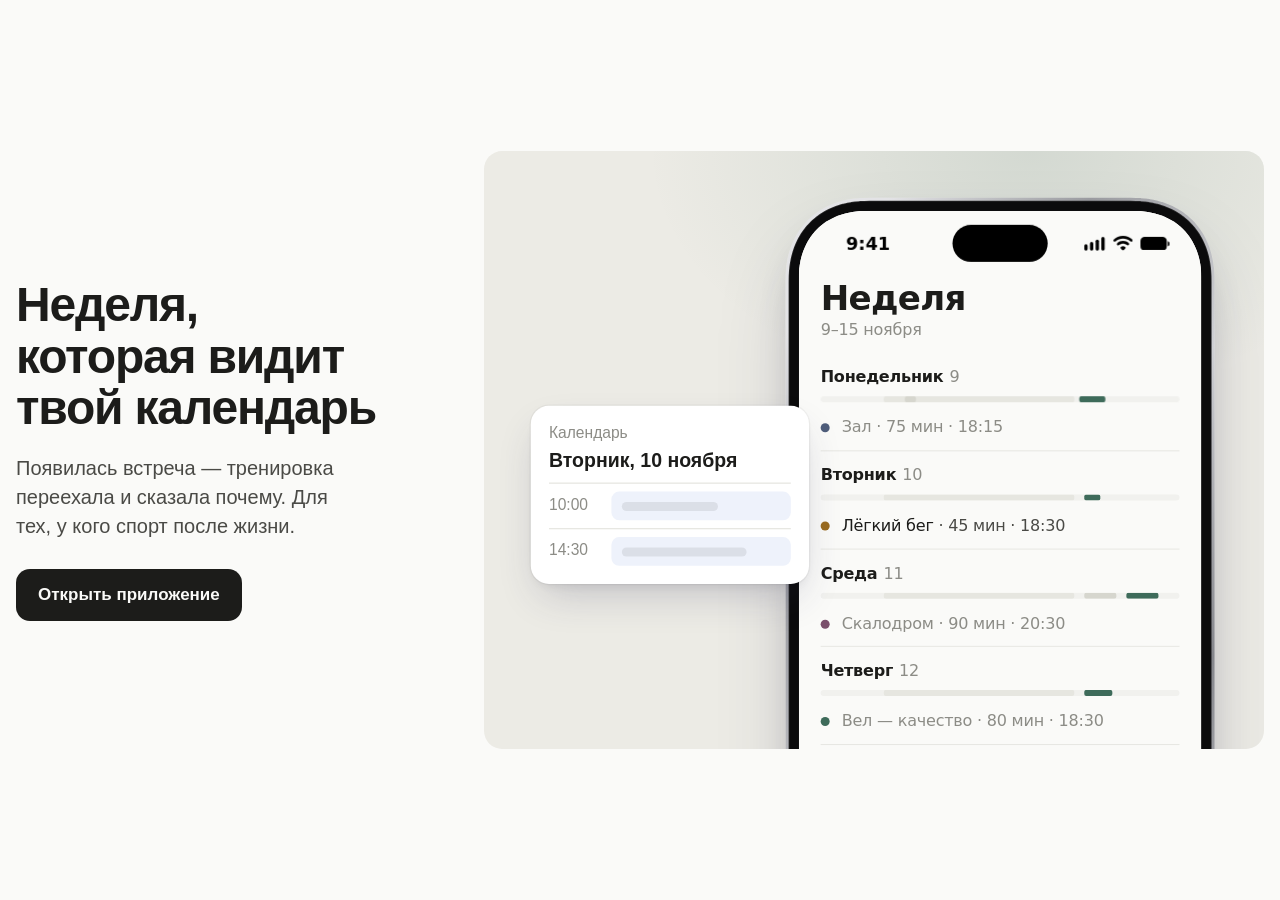
==== commit 4189311a: "Demo: product shot fills a wider column (phone at true size) Co-Authored-By: Claude Opus 5.5 <norepl" ====
--- a/demo/index.html
+++ b/demo/index.html
@@ -5,8 +5,8 @@
 <meta name="viewport" content="width=device-width,initial-scale=1">
 <title>Неделя — демо</title>
 <meta name="description" content="Тренировки, которые подстраиваются под твой календарь.">
-  <script type="module" crossorigin src="./assets/index-C3BgS-cL.js"></script>
-  <link rel="stylesheet" crossorigin href="./assets/index-U-AxHRbT.css">
+  <script type="module" crossorigin src="./assets/index-bSjpwxpH.js"></script>
+  <link rel="stylesheet" crossorigin href="./assets/index-BO1e67gm.css">
 </head>
 <body><div id="root"></div></body>
 </html>
--- a/demo/assets/index-BO1e67gm.css
+++ b/demo/assets/index-BO1e67gm.css
@@ -0,0 +1 @@
+@layer stageshow{.ss-fit{position:relative;width:100%;margin-inline:auto}.ss-stage{--ss-canvas: #f6f5f4;--ss-surface: #fff;--ss-chrome: #fff;--ss-ink-1: rgba(0, 0, 0, .04);--ss-ink-2: rgba(0, 0, 0, .06);--ss-ink-3: rgba(0, 0, 0, .08);--ss-fill: #ebebeb;--ss-ink-4: rgba(0, 0, 0, .1);--ss-ink-5: rgba(0, 0, 0, .15);--ss-line: rgba(0, 0, 0, .06);--ss-line-faint: rgba(0, 0, 0, .04);--ss-text: #7a7a7d;--ss-text-strong: #262628;--ss-text-faint: #9a9a9d;--ss-icon: #707074;--ss-icon-faint: #c4c4c7;--ss-accent: #3b82f6;--ss-accent-soft: rgba(59, 130, 246, .12);--ss-success: #22c55e;--ss-danger: #ef4444;--ss-warning: #f59e0b;--ss-well: #efeeec;--ss-success-soft: rgba(34, 197, 94, .12);--ss-success-text: #15803d;--ss-danger-soft: rgba(239, 68, 68, .1);--ss-danger-text: #b91c1c;--ss-warning-soft: rgba(245, 158, 11, .14);--ss-warning-text: #b45309;--ss-accent-2: #8b5cf6;--ss-accent-text: color-mix(in srgb, var(--ss-accent) 82%, #000);--ss-shadow-window: 0 0 0 1px rgba(0, 0, 0, .06), 0 4px 16px rgba(0, 0, 0, .08);--ss-shadow-float: 0 0 0 1px rgba(0, 0, 0, .08), 0 4px 16px rgba(0, 0, 0, .12), 0 12px 32px rgba(0, 0, 0, .08);--ss-shadow-card: 0 1px 2px rgba(0, 0, 0, .04);--ss-shadow-hero: 0 0 0 1px rgba(0, 0, 0, .06), 0 30px 60px -12px rgba(50, 50, 93, .25), 0 18px 36px -18px rgba(0, 0, 0, .3);--ss-shadow-lift: 0 0 0 1px rgba(0, 0, 0, .04), 0 12px 28px -6px rgba(50, 50, 93, .28), 0 6px 12px -6px rgba(0, 0, 0, .16);--ss-raised: #fff;--ss-shadow-satellite: 0 0 0 1px rgba(0, 0, 0, .04), 0 14px 32px -8px rgba(50, 50, 93, .24), 0 4px 10px -4px rgba(0, 0, 0, .1);--ss-shadow-ground: 0 0 0 1px rgba(50, 50, 93, .06), 0 24px 48px -24px rgba(50, 50, 93, .18);--ss-font: system-ui, -apple-system, sans-serif;--ss-mono: "SF Mono", "SFMono-Regular", ui-monospace, Consolas, monospace;--ss-radius-sm: 6px;--ss-radius-md: 8px;--ss-radius-lg: 10px;--ss-radius-window: 12px;--ss-radius-pill: 999px;--ss-control: 34px;--ss-row: 26px;position:absolute;top:0;left:0;transform-origin:0 0;font-family:var(--ss-font);-webkit-font-smoothing:antialiased;user-select:none;font-size:16px;font-weight:400;font-style:normal;line-height:normal;letter-spacing:normal;word-spacing:normal;text-align:start;text-indent:0;text-transform:none;white-space:normal;color:#000}.ss-ground{--ss-orb-1: #c9b8ff;--ss-orb-2: #ffc59a;--ss-orb-3: #a9d8ff;position:absolute;inset:0;z-index:-1;overflow:hidden;border-radius:var(--ss-ground-radius, 20px);background:radial-gradient(60% 75% at 8% 4%,color-mix(in srgb,var(--ss-orb-1) 85%,transparent),transparent 70%),radial-gradient(55% 70% at 96% 92%,color-mix(in srgb,var(--ss-orb-2) 80%,transparent),transparent 70%),radial-gradient(45% 55% at 78% 8%,color-mix(in srgb,var(--ss-orb-3) 55%,transparent),transparent 70%),var(--ss-canvas);pointer-events:none}.ss-stage[data-theme=dark] .ss-ground{background:radial-gradient(60% 75% at 8% 4%,color-mix(in srgb,var(--ss-orb-1) 30%,transparent),transparent 70%),radial-gradient(55% 70% at 96% 92%,color-mix(in srgb,var(--ss-orb-2) 24%,transparent),transparent 70%),radial-gradient(45% 55% at 78% 8%,color-mix(in srgb,var(--ss-orb-3) 18%,transparent),transparent 70%),var(--ss-canvas)}.ss-stage[data-theme=dark]{--ss-canvas: #111113;--ss-surface: #1a1a1d;--ss-chrome: #1d1d20;--ss-ink-1: rgba(255, 255, 255, .05);--ss-ink-2: rgba(255, 255, 255, .07);--ss-ink-3: rgba(255, 255, 255, .1);--ss-fill: #313134;--ss-ink-4: rgba(255, 255, 255, .13);--ss-ink-5: rgba(255, 255, 255, .2);--ss-line: rgba(255, 255, 255, .08);--ss-line-faint: rgba(255, 255, 255, .05);--ss-text: #9d9da1;--ss-text-strong: #ececee;--ss-text-faint: #6c6c70;--ss-icon: #9a9aa0;--ss-icon-faint: #4a4a50;--ss-accent-soft: rgba(59, 130, 246, .2);--ss-accent-text: color-mix(in srgb, var(--ss-accent) 70%, #fff);--ss-well: #0a0a0b;--ss-success-soft: rgba(34, 197, 94, .16);--ss-success-text: #4ade80;--ss-danger-soft: rgba(239, 68, 68, .16);--ss-danger-text: #f87171;--ss-warning-soft: rgba(245, 158, 11, .18);--ss-warning-text: #fbbf24;--ss-shadow-lift: 0 0 0 1px rgba(255, 255, 255, .1), 0 12px 28px -6px rgba(0, 0, 0, .6);--ss-shadow-window: 0 0 0 1px rgba(255, 255, 255, .08), 0 4px 16px rgba(0, 0, 0, .4);--ss-shadow-float: 0 0 0 1px rgba(255, 255, 255, .1), 0 4px 16px rgba(0, 0, 0, .4), 0 12px 32px rgba(0, 0, 0, .3);--ss-shadow-card: 0 0 0 1px rgba(255, 255, 255, .05);--ss-shadow-hero: 0 0 0 1px rgba(255, 255, 255, .08), 0 30px 60px -12px rgba(0, 0, 0, .6);--ss-shadow-satellite: 0 0 0 1px rgba(255, 255, 255, .1), 0 14px 32px -8px rgba(0, 0, 0, .7), 0 4px 10px -4px rgba(0, 0, 0, .5);--ss-shadow-ground: 0 0 0 1px rgba(255, 255, 255, .1), 0 24px 48px -24px rgba(0, 0, 0, .6);--ss-raised: #26262a}.ss-stage[data-theme=blueprint]{--ss-canvas: transparent;--ss-surface: #1857bd;--ss-raised: #1b5cc4;--ss-chrome: transparent;--ss-ink-1: rgba(214, 232, 255, .12);--ss-ink-2: rgba(214, 232, 255, .16);--ss-ink-3: rgba(214, 232, 255, .22);--ss-fill: #4277cc;--ss-ink-4: rgba(214, 232, 255, .3);--ss-ink-5: rgba(214, 232, 255, .45);--ss-line: rgba(214, 232, 255, .35);--ss-line-faint: rgba(214, 232, 255, .2);--ss-text: #b3c9ec;--ss-text-strong: #f0f6ff;--ss-text-faint: #7fa1da;--ss-icon: #c9dcf7;--ss-icon-faint: #6f97d6;--ss-accent: #ffffff;--ss-accent-soft: rgba(255, 255, 255, .15);--ss-success: #e6f0ff;--ss-danger: #e6f0ff;--ss-warning: #e6f0ff;--ss-success-soft: rgba(255, 255, 255, .14);--ss-danger-soft: rgba(255, 255, 255, .14);--ss-warning-soft: rgba(255, 255, 255, .14);--ss-success-text: #ffffff;--ss-danger-text: #ffffff;--ss-warning-text: #ffffff;--ss-well: #1450b4;--ss-shadow-window: 0 0 0 1px rgba(214, 232, 255, .55);--ss-shadow-float: 0 0 0 1px rgba(214, 232, 255, .7);--ss-shadow-card: 0 0 0 1px rgba(214, 232, 255, .35);--ss-shadow-hero: 0 0 0 1px rgba(214, 232, 255, .55);--ss-shadow-satellite: 0 0 0 1px rgba(214, 232, 255, .8);--ss-shadow-ground: 0 0 0 1px rgba(214, 232, 255, .7);background-color:var(--ss-well);background-image:linear-gradient(rgba(214,232,255,.08) 1px,transparent 1px),linear-gradient(90deg,rgba(214,232,255,.08) 1px,transparent 1px);background-size:16px 16px;background-position:var(--ss-grid-x, 0) var(--ss-grid-y, 0)}.ss-stage[data-theme=glass]{--ss-canvas: rgba(255, 255, 255, .5);--ss-surface: rgba(255, 255, 255, .62);--ss-chrome: rgba(255, 255, 255, .38);--ss-raised: rgba(255, 255, 255, .74);--ss-line: rgba(255, 255, 255, .65);--ss-line-faint: rgba(255, 255, 255, .45);--ss-well: #ebe9f5;--ss-shadow-window: inset 0 0 0 1px rgba(255, 255, 255, .75), 0 20px 50px -14px rgba(40, 40, 90, .28);--ss-shadow-hero: inset 0 0 0 1px rgba(255, 255, 255, .75), 0 30px 60px -16px rgba(40, 40, 90, .3);--ss-shadow-satellite: inset 0 0 0 1px rgba(255, 255, 255, .85), 0 16px 36px -10px rgba(40, 40, 90, .32);--ss-shadow-float: inset 0 0 0 1px rgba(255, 255, 255, .85), 0 12px 32px -8px rgba(40, 40, 90, .28);--ss-shadow-ground: inset 0 0 0 1px rgba(255, 255, 255, .85), 0 24px 48px -24px rgba(40, 40, 90, .24);--ss-shadow-card: inset 0 0 0 1px rgba(255, 255, 255, .6);background:radial-gradient(55% 65% at 12% 18%,color-mix(in srgb,var(--ss-accent) 42%,transparent),transparent 70%),radial-gradient(50% 60% at 88% 28%,color-mix(in srgb,var(--ss-accent-2) 38%,transparent),transparent 70%),radial-gradient(60% 55% at 58% 100%,rgba(255,168,120,.42),transparent 70%),var(--ss-well)}.ss-stage[data-theme=glass] .ss-window,.ss-stage[data-theme=glass] .ss-popover,.ss-stage[data-theme=glass] .ss-glass{backdrop-filter:blur(24px) saturate(1.6);-webkit-backdrop-filter:blur(24px) saturate(1.6)}.ss-stage[data-greys=cool]:not([data-theme=dark],[data-theme=blueprint],[data-theme=glass]){--ss-canvas: #f4f5f8;--ss-well: #eceef2}.ss-stage[data-palette=mono]{--ss-accent: #1a1a1a;--ss-accent-soft: rgba(0, 0, 0, .06);--ss-success: #1a1a1a;--ss-danger: #1a1a1a;--ss-warning: #1a1a1a;--ss-accent-2: #1a1a1a;--ss-success-text: #1a1a1a;--ss-danger-text: #1a1a1a;--ss-success-soft: rgba(0, 0, 0, .06);--ss-danger-soft: rgba(0, 0, 0, .04)}.ss-stage[data-palette=mono][data-theme=dark]{--ss-accent: #f2f2f2;--ss-accent-soft: rgba(255, 255, 255, .1);--ss-success: #f2f2f2;--ss-danger: #f2f2f2;--ss-warning: #f2f2f2;--ss-accent-2: #f2f2f2;--ss-success-text: #f2f2f2;--ss-danger-text: #f2f2f2;--ss-success-soft: rgba(255, 255, 255, .1);--ss-danger-soft: rgba(255, 255, 255, .06)}.ss-stage[data-palette=mono] img,.ss-stage[data-palette=mono] .ss-keep-mono{filter:grayscale(1)}.ss-fade-b{mask-image:linear-gradient(to bottom,#000 calc(100% - var(--ss-fade, 64px)),transparent)}.ss-fade-r{mask-image:linear-gradient(to right,#000 calc(100% - var(--ss-fade, 64px)),transparent)}.ss-fade-br{mask-image:linear-gradient(to bottom,#000 calc(100% - var(--ss-fade, 64px)),transparent),linear-gradient(to right,#000 calc(100% - var(--ss-fade, 64px)),transparent);mask-composite:intersect}.ss-recede{transition:opacity .3s ease}.ss-recede[data-receded=true]{opacity:.4}.ss-stage [data-instant],.ss-stage[data-instant] *,.ss-stage [data-instant] *,.ss-stage[data-instant] *:before,.ss-stage[data-instant] *:after{transition:none!important}@keyframes ss-spin{to{transform:rotate(1turn)}}@keyframes ss-fade-in{0%{opacity:0;filter:blur(2px);transform:translateY(3px)}}.ss-stage[data-still] *,.ss-stage[data-still] *:before,.ss-stage[data-still] *:after{transition:none!important;animation:none!important}.ss-stage[data-offscreen],.ss-stage[data-offscreen] *,.ss-stage[data-offscreen] *:before,.ss-stage[data-offscreen] *:after{transition:none!important;animation-play-state:paused!important}.ss-stage[data-placing] *,.ss-stage[data-placing] *:before,.ss-stage[data-placing] *:after{transition:none!important}.ss-stage *,.ss-stage *:before,.ss-stage *:after{box-sizing:border-box}.ss-stage[data-hit] *{pointer-events:auto!important}}:where(.ss-stage) :is(p,h1,h2,h3,h4,h5,h6,ul,ol,li,dl,dt,dd,a,figure,figcaption,blockquote,pre,code,hr,table,th,td,button,input,label):not(html):not(body){all:revert}:where(.ss-stage,.ss-stage *,.ss-stage :before,.ss-stage :after):not(html){border-width:revert-layer;border-style:revert-layer;border-color:revert-layer;box-sizing:revert-layer;padding:revert-layer;margin:revert-layer}:where(.ss-stage) :is(svg,img):not(html):not(body){max-width:none;vertical-align:revert-layer}:where(.ss-stage :is(.ss-fly__lift,.ss-expand__face))>:is(svg,img):not(html):not(body):not(head){max-width:100%}@layer stageshow{.ss-keys{position:absolute;bottom:16px;left:50%;z-index:99;display:flex;gap:4px;opacity:0;transform:translate(-50%,6px) scale(.96);transition:opacity .16s ease,transform .2s cubic-bezier(.22,1,.36,1);pointer-events:none}.ss-keys[data-show=true]{opacity:1;transform:translate(-50%) scale(1)}.ss-keys[data-at=top]{top:16px;bottom:auto}.ss-keys[data-at=bottom-left],.ss-keys[data-at=bottom-right]{left:auto;transform:translateY(6px) scale(.96)}.ss-keys[data-at=bottom-left]{left:16px}.ss-keys[data-at=bottom-right]{right:16px}.ss-keys[data-at=bottom-left][data-show=true],.ss-keys[data-at=bottom-right][data-show=true]{transform:none}.ss-key{display:grid;place-items:center;min-width:28px;height:28px;padding:0 8px;border-radius:7px;background:#18181be0;box-shadow:inset 0 -2px #0006,0 4px 12px #0000002e;color:#fff;font:500 13px/1 var(--ss-font);transition:transform .08s ease-out,box-shadow .08s ease-out}.ss-key[data-down=true]{transform:translateY(1px) scale(.94);box-shadow:inset 0 -1px #0006,0 2px 6px #0000002e}}@layer stageshow{.ss-cursor{position:absolute;top:0;left:0;z-index:100;pointer-events:none;will-change:transform;transition:opacity .25s ease}.ss-cursor[data-idle]{opacity:0;transition-duration:.6s}.ss-cursor__press{display:grid;transform-origin:0 0;transition:transform .26s cubic-bezier(.22,1,.36,1)}.ss-cursor[data-pressed=true] .ss-cursor__press{transform:scale(.9);transition:transform .08s ease-out}.ss-cursor__glyph{grid-area:1 / 1;transform:scale(0);opacity:0;transition:transform .2s ease,opacity .2s ease}.ss-cursor__glyph[data-active=true]{transform:scale(var(--ss-cursor-size, 1));opacity:1}.ss-cursor__glyph[data-glyph^=resize]{transform:scale(calc(var(--ss-cursor-size, 1) * .5))}.ss-cursor[data-kind^=resize] .ss-cursor__glyph:not([data-active=true]){transform:scale(calc(var(--ss-cursor-size, 1) * .6))}.ss-cursor[data-kind^=resize] .ss-cursor__glyph,.ss-cursor__glyph[data-glyph^=resize]{transition:transform .28s cubic-bezier(.22,1,.36,1),opacity .2s ease}.ss-cursor__glyph[data-glyph^=resize][data-active=true]{transform:scale(var(--ss-cursor-size, 1))}.ss-cursor[data-kind^=resize] .ss-cursor__glyph:not([data-active=true]),.ss-cursor:not([data-kind^=resize]) .ss-cursor__glyph[data-glyph^=resize]{transition:transform .28s cubic-bezier(.22,1,.36,1),opacity .1s ease}.ss-cursor:is([data-kind=open],[data-kind=grab]) .ss-cursor__glyph:is([data-glyph=open],[data-glyph=grab]){transform:scale(var(--ss-cursor-size, 1));transition:opacity .08s linear}.ss-cursor[data-style=large]{--ss-cursor-size: 1.5}.ss-cursor[data-style=large] .ss-cursor__glyph[data-glyph=ibeam]{--ss-cursor-size: 1.15}.ss-cursor__dot{display:block;width:22px;height:22px;margin:-11px 0 0 -11px;border-radius:50%;background:#76768042;backdrop-filter:blur(5px) saturate(1.8) brightness(1.04);box-shadow:inset 0 1px 1px #fff6,inset 0 -1px 1px #0000000d,0 2px 10px #0000001a;transition:background .15s ease}.ss-cursor__dot{transition:background .15s ease,width .2s cubic-bezier(.22,1,.36,1),height .2s cubic-bezier(.22,1,.36,1),margin .2s cubic-bezier(.22,1,.36,1),border-radius .2s ease}.ss-cursor[data-style=circle][data-kind=ibeam] .ss-cursor__dot{width:4px;height:20px;margin:-10px 0 0 -2px;border-radius:2px;background:#3c3c438c}.ss-stage[data-theme=dark] .ss-cursor__dot{background:#fff3;box-shadow:inset 0 1px 1px #ffffff4d,0 2px 10px #0000004d}.ss-cursor[data-style=circle][data-pressed=true] .ss-cursor__press{transform:scale(.8)}.ss-cursor[data-style=circle][data-pressed=true] .ss-cursor__dot{backdrop-filter:none;background:#76768038}.ss-stage[data-theme=dark] .ss-cursor[data-style=circle][data-pressed=true] .ss-cursor__dot{background:#ffffff2e}.ss-cursor[data-style=circle][data-pressed=true] .ss-cursor__dot,.ss-cursor[data-style=circle][data-kind=grab] .ss-cursor__dot{background:#76768066}.ss-cursor[data-style=touch] .ss-cursor__dot{width:34px;height:34px;margin:-17px 0 0 -17px;background:#76768024;backdrop-filter:none;opacity:0;transform:scale(.7);transition:opacity .4s ease,transform .45s cubic-bezier(.22,1,.36,1)}.ss-cursor__streak{position:absolute;left:0;top:-13px;width:0;height:26px;border-radius:13px;background:linear-gradient(to right,#76768000,#76768029);transform-origin:100% 50%;opacity:0;pointer-events:none;transition:opacity .16s ease}.ss-cursor[data-swiping] .ss-cursor__streak{opacity:1;transition:none}.ss-cursor[data-style=touch][data-touching] .ss-cursor__dot{opacity:1;transform:scale(1);transition:opacity .14s ease,transform .16s cubic-bezier(.22,1,.36,1)}.ss-cursor[data-style=touch][data-pressed=true] .ss-cursor__dot,.ss-cursor[data-style=touch][data-swiping] .ss-cursor__dot{background:#76768038;transform:scale(.82);transition:background .08s ease,transform .1s ease-out}.ss-cursor__glyph svg{display:block;filter:drop-shadow(0 1px 2px rgba(0,0,0,.3))}.ss-cursor__arrow path{fill:var(--ss-cursor-ink, #111);stroke:var(--ss-cursor-ink, #111);stroke-width:2.4;stroke-linejoin:round}.ss-cursor__arrow{display:block;filter:drop-shadow(0 1px 1.5px rgba(0,0,0,.18))}.ss-stage[data-theme=dark] .ss-cursor__arrow,.ss-stage[data-theme=blueprint] .ss-cursor__arrow{--ss-cursor-ink: #fff}.ss-stage[data-theme=dark] .ss-cursor,.ss-stage[data-theme=blueprint] .ss-cursor{--ss-cursor-line: #fff;--ss-cursor-edge: rgba(0, 0, 0, .75)}.ss-ripple{position:absolute;z-index:99;width:36px;height:36px;margin:-18px 0 0 -18px;border-radius:50%;border:1.5px solid var(--ss-accent);background:color-mix(in srgb,var(--ss-accent) 10%,transparent);pointer-events:none;animation:ss-ripple .55s cubic-bezier(.25,.8,.25,1) forwards}@keyframes ss-ripple{0%{transform:scale(.2);opacity:1}to{transform:scale(1);opacity:0}}.ss-stage[data-palette=mono] .ss-ripple{border-color:var(--ss-text-strong);background:transparent}.ss-stage[data-hit] :is(.ss-cursor,.ss-cursor *){pointer-events:none!important}}@layer stageshow{.ss-stage[data-theme=blueprint] .ss-window__dot{background:transparent;box-shadow:inset 0 0 0 1px var(--ss-line)}.ss-stage[data-theme=blueprint] .ss-window__url{background:transparent;box-shadow:inset 0 0 0 1px var(--ss-line-faint)}.ss-stage[data-palette=mono] .ss-window__dot{background:var(--ss-ink-5);box-shadow:none}:where(.ss-window){position:relative;--ss-lights-y: 19px;--ss-dot: 9px;--ss-side-inset: 0px}.ss-window{display:flex;flex-direction:column;overflow:hidden;background:var(--ss-canvas);border-radius:var(--ss-radius-window);box-shadow:var(--ss-shadow-window)}.ss-window__bar{display:flex;flex-shrink:0;align-items:center;gap:6px;height:38px;padding:0 calc(var(--ss-lights-y) - var(--ss-dot) / 2);background:var(--ss-chrome);border-bottom:1px solid var(--ss-line)}.ss-window__lights{display:flex;flex-shrink:0;gap:6px}.ss-window__dot{width:var(--ss-dot);height:var(--ss-dot);border-radius:50%;box-shadow:inset 0 0 0 .5px #0000001f}.ss-window__dot:nth-child(1){background:#ff5f57}.ss-window__dot:nth-child(2){background:#febc2e}.ss-window__dot:nth-child(3){background:#28c840}.ss-window__url{flex:1;min-width:0;margin-left:8px;padding:4px 10px;overflow:hidden;background:var(--ss-ink-1);border-radius:6px;color:var(--ss-text-faint);font-size:10.5px;line-height:1.4;white-space:nowrap;text-overflow:ellipsis}.ss-window[data-url-shape=pill] .ss-window__url{padding-inline:12px;border-radius:999px}.ss-window__title{flex:1;margin-right:36px;text-align:center;font-size:13px;font-weight:600;color:var(--ss-text-strong)}.ss-window__body{position:relative;flex:1;min-height:0}.ss-window__spacer{flex:1}.ss-window[data-lights=grey] .ss-window__dot{background:#bac8da80;box-shadow:none}.ss-window[data-lights=white] .ss-window__dot{background:#ffffff80;box-shadow:none}.ss-window[data-chrome=glass]{background:#f8fafd73;-webkit-backdrop-filter:blur(12px);backdrop-filter:blur(12px);border-radius:12px;box-shadow:0 0 0 1px #e5edf580,0 15px 35px #17171714}.ss-window[data-chrome=glass]>.ss-window__bar{display:grid;grid-template-columns:1fr minmax(0,262px) 1fr;gap:12px;height:35px;padding:0 20px;background:none;border:0}.ss-window[data-chrome=glass] .ss-window__lights{gap:4px}.ss-window[data-chrome=glass] .ss-window__dot{width:8px;height:8px}.ss-window[data-chrome=glass] .ss-window__url{display:flex;grid-column:2;align-items:center;justify-content:center;gap:4px;height:20px;margin:0;padding:0 8px;background:#ffffff61;border-radius:999px;box-shadow:inset 0 0 0 1px #e5edf580;color:#50617a;font-size:10px}.ss-window__lock{flex-shrink:0;color:#667691}.ss-window__url-text{overflow:hidden;text-overflow:ellipsis}.ss-window[data-chrome=glass] .ss-window__end{display:flex;grid-column:3;justify-content:flex-end;gap:6px}.ss-window[data-chrome=glass]>.ss-window__body{margin:0 6px 6px;overflow:hidden;background:#fff;border-radius:6px;box-shadow:0 3px 6px #1717170f}.ss-window[data-chrome=card]{background:#fff;border-radius:8px;box-shadow:0 50px 100px -20px #32325d40,0 30px 60px -30px #0000004d}.ss-window[data-chrome=card]>.ss-window__bar{gap:14px;height:44px;padding:0 16px;background:none;border:0}.ss-window[data-chrome=card]:not([data-lights=color]) .ss-window__dot{background:#ecf2f7;box-shadow:none}.ss-window[data-chrome=card] .ss-window__url{flex:1;height:24px;margin:0;padding:0 10px;background:#ecf2f7;border-radius:4px;box-shadow:none;color:#425466;font-size:12px;font-weight:300;line-height:24px}.ss-window[data-chrome=card] .ss-window__end:empty{display:none}.ss-window[data-chrome=card]>.ss-window__body{background:#fff}.ss-window[data-chrome=hairline]{background:#fff;border-radius:8px;box-shadow:0 0 0 1px #0000000f,0 12px 28px -12px #32325d33}.ss-window[data-chrome=hairline]>.ss-window__bar{display:grid;grid-template-columns:1fr auto 1fr;height:20px;padding:0 8px;background:none;border:0;border-bottom:1px solid rgba(0,0,0,.06)}.ss-window[data-chrome=hairline] .ss-window__lights{gap:3px}.ss-window[data-chrome=hairline] .ss-window__dot{width:5px;height:5px}.ss-window[data-chrome=hairline]:not([data-lights=color]) .ss-window__dot{background:#e3e8ee;box-shadow:none}.ss-window[data-chrome=hairline] .ss-window__url{grid-column:2;height:auto;margin:0;padding:0;background:none;box-shadow:none;color:#8792a2;font-size:9px}.ss-window[data-chrome=hairline] .ss-window__end{grid-column:3;justify-self:end}.ss-window[data-chrome=terminal]{--ss-term-bg: #17171a;background:var(--ss-term-bg);box-shadow:inset 0 0 0 1px #ffffff12,var(--ss-shadow-hero, var(--ss-shadow-window))}.ss-window[data-chrome=terminal]>.ss-window__bar{position:relative;background:none;border:0}.ss-window[data-chrome=terminal][data-lights=grey] .ss-window__dot{background:#ffffff29;box-shadow:none}.ss-term__title{position:absolute;left:50%;translate:-50% 0;color:#ffffff6b;font-size:11px;font-weight:500;white-space:nowrap}.ss-term{display:flex;flex-direction:column;gap:3px;padding:4px 16px 16px;overflow:hidden;color:#9d9da6;font:11.5px/1.65 var(--ss-mono);font-variant-ligatures:none}.ss-term>*+.ss-term__prompt{margin-top:8px}.ss-term__line,.ss-term>div,.ss-term>p{margin:0;white-space:pre}.ss-term__path{color:var(--ss-term-path, #6f8ccf)}.ss-term__sigil{margin:0 7px;color:var(--ss-term-sigil, #6ee7a8)}.ss-term__cmd{color:#f1f1f3}.ss-term .ok{color:var(--ss-term-ok, #6ee7a8)}.ss-term .err{color:var(--ss-term-err, #f87171)}.ss-term .dim{color:var(--ss-term-dim, #63636b)}.ss-term__caret{display:inline-block;width:.6em;height:1.2em;margin-left:1px;vertical-align:-.22em;background:#e8e8ec;animation:ss-term-blink 1.06s steps(1) infinite}.ss-term__caret[data-still]{animation:none}@keyframes ss-term-blink{50%{opacity:0}}@media(prefers-reduced-motion:reduce){.ss-term__caret{animation:none}}.ss-window__title[data-toolbar]{margin:0 0 0 14px;text-align:left}.ss-window__nav{display:flex;flex-shrink:0;gap:6px;margin-left:10px;color:var(--ss-text-faint)}.ss-window__nav+.ss-window__url{margin-left:4px}.ss-window__tabs{display:flex;flex-shrink:0;align-items:flex-end;gap:2px;height:38px;padding:0 calc(var(--ss-lights-y) - var(--ss-dot) / 2);background:var(--ss-canvas)}.ss-window__tabs .ss-window__lights{align-self:center;margin-right:14px}.ss-window__tab{display:flex;align-items:center;gap:7px;width:140px;min-width:0;height:30px;padding:0 12px;border-radius:8px 8px 0 0;font-size:11px;color:var(--ss-text-faint)}.ss-window__tab[data-active]{background:var(--ss-chrome);color:var(--ss-text-strong)}.ss-window__tab-label{overflow:hidden;white-space:nowrap;text-overflow:ellipsis}.ss-window__favicon{flex-shrink:0;width:10px;height:10px;border-radius:3px;background:var(--ss-ink-4)}.ss-window__tab[data-active] .ss-window__favicon{background:var(--ss-accent)}[data-kind=tabs]>.ss-window__bar .ss-window__url{margin-left:0}[data-kind=tabs]>.ss-window__bar .ss-window__nav{margin-left:0}.ss-window[data-kind=sidebar]{flex-direction:row}.ss-window__side{display:flex;flex-direction:column;flex-shrink:0;background:var(--ss-canvas);border-right:1px solid var(--ss-line)}.ss-window__side-top{display:flex;flex-shrink:0;align-items:center;height:calc((var(--ss-lights-y) - var(--ss-side-inset)) * 2);padding:0 calc(var(--ss-lights-y) - var(--ss-side-inset) - var(--ss-dot) / 2)}.ss-window__main{display:flex;flex-direction:column;flex:1;min-width:0;background:var(--ss-surface)}.ss-window__main>.ss-window__bar{padding:0 16px}.ss-window__heading{font-size:13px;font-weight:600;color:var(--ss-text-strong)}.ss-bar{display:block;flex-shrink:0}.ss-bar[data-shrink]{flex-shrink:1;min-width:0;max-width:100%}.ss-window[data-lights-size=large]{--ss-dot: 12px}.ss-window[data-lights-size=large] .ss-window__lights{gap:8px}.ss-window[data-bar=tall]{--ss-lights-y: 26px}.ss-window[data-bar=tall]>.ss-window__bar,.ss-window[data-bar=tall] .ss-window__main>.ss-window__bar{align-items:flex-start;height:64px;padding-top:10px;background:none;border-bottom:0}.ss-window[data-bar=tall]>.ss-window__bar>.ss-window__lights{margin-top:calc(16px - var(--ss-dot) / 2)}.ss-window[data-bar=tall] .ss-window__url{margin-top:5px}.ss-window[data-bar=tall] .ss-window__title,.ss-window[data-bar=tall] .ss-window__heading{line-height:32px}.ss-window[data-side=floating]{--ss-side-inset: 8px;border-radius:24px;background:var(--ss-surface)}.ss-window[data-side=floating]>.ss-window__side{position:relative;z-index:1;margin:var(--ss-side-inset) 0 var(--ss-side-inset) var(--ss-side-inset);border-right:0;border-radius:16px;box-shadow:0 0 0 .5px #00000012,inset 0 .5px #fff,0 3px 14px #14234612}.ss-stage[data-theme=dark] .ss-window[data-side=floating]>.ss-window__side{background:var(--ss-raised);box-shadow:0 0 0 1px #ffffff14,0 3px 14px #0000004d}.ss-text{white-space:nowrap}.ss-text[data-wrap]{white-space:normal}}@layer stageshow{:where(.ss-phone){position:relative}.ss-phone{flex-shrink:0;box-shadow:0 calc(var(--ps) * 40) calc(var(--ps) * 80) calc(var(--ps) * -16) #32325d40,0 calc(var(--ps) * 24) calc(var(--ps) * 48) calc(var(--ps) * -24) #0000004d}.ss-phone__glass{height:100%}.ss-phone__window{position:relative;overflow:hidden;isolation:isolate}.ss-phone:is([data-frame=pro],[data-frame=silver],[data-frame=bezel],[data-frame=clay],[data-frame=outline],[data-frame=bare]){--ss-phone-glass: #0b0b0c;--ss-phone-rim: #2c2c2d;--ss-phone-seam: #e0dfdc;--ss-phone-line: var(--ss-text-faint, #9a9a9d);background:none}.ss-phone__bands{position:absolute;inset:0;overflow:visible;pointer-events:none}.ss-phone:is([data-frame=pro],[data-frame=silver],[data-frame=bezel],[data-frame=clay],[data-frame=outline]) .ss-phone__glass{position:relative}.ss-phone[data-frame=pro]{--ss-phone-band-1: #e3e3e6;--ss-phone-band-2: #9a9ba0;--ss-phone-band-3: #cfd0d4;--ss-phone-band-4: #85868b;--ss-phone-band-5: #c9cacd}.ss-stage[data-theme=dark] .ss-phone[data-frame=pro],.ss-stage[data-theme=glass] .ss-phone[data-frame=pro][data-dark]{--ss-phone-band-1: #5b5c61;--ss-phone-band-2: #2b2c2f;--ss-phone-band-3: #48494d;--ss-phone-band-4: #232427;--ss-phone-band-5: #404145}.ss-phone[data-frame=silver]{--ss-phone-band-1: #f4f4f6;--ss-phone-band-2: #c9cacf;--ss-phone-band-3: #eeeef1;--ss-phone-band-4: #b9babf;--ss-phone-band-5: #e6e6ea}.ss-phone[data-frame=bezel]{--ss-phone-glass: #111113}.ss-phone[data-frame=clay]{--ss-phone-clay-top: color-mix(in srgb, var(--ss-phone-clay, #ecebe8), #fff 45%);--ss-phone-clay-bottom: color-mix(in srgb, var(--ss-phone-clay, #ecebe8), #000 6%);box-shadow:0 calc(var(--ps) * 30) calc(var(--ps) * 60) calc(var(--ps) * -12) #32325d33,0 calc(var(--ps) * 16) calc(var(--ps) * 32) calc(var(--ps) * -16) #00000029}.ss-stage[data-theme=dark] .ss-phone[data-frame=clay]{--ss-phone-clay-top: color-mix(in srgb, var(--ss-phone-clay, #2a2a2e), #fff 6%);--ss-phone-clay-bottom: var(--ss-phone-clay, #2a2a2e);--ss-phone-seam: #333338}.ss-phone[data-frame=outline]{box-shadow:none}.ss-stage[data-theme=blueprint] .ss-phone[data-frame=outline]{--ss-phone-line: var(--ss-line)}.ss-phone:not([data-frame=android],[data-frame=soft]) .ss-phone__status{height:62px;padding:0}.ss-phone:not([data-frame=android],[data-frame=soft]) .ss-phone__time{position:absolute;top:21.5px;left:0;width:138.5px;line-height:22px;text-align:center}.ss-phone:not([data-frame=android],[data-frame=soft]) .ss-phone__glyphs{position:absolute;top:25.33px;left:285.25px;align-items:flex-start;gap:8px}.ss-phone:not([data-frame=android],[data-frame=soft]) .ss-phone__signal{margin-top:1px}.ss-phone:not([data-frame=android],[data-frame=soft]) .ss-phone__battery{margin-top:.33px}.ss-phone[data-frame=photo]{position:relative;background:none}.ss-phone__photo{position:absolute;z-index:4;background:var(--ss-phone-photo-light, none) center / 100% 100% no-repeat;pointer-events:none}.ss-stage[data-theme=dark] .ss-phone__photo,.ss-phone[data-dark] .ss-phone__photo{background-image:var(--ss-phone-photo-dark, var(--ss-phone-photo-light, none))}.ss-phone[data-frame=android]{background:linear-gradient(150deg,#3a3b3f,#1d1e21 40%,#2f3034 70%,#1a1b1e)}.ss-phone[data-frame=android] .ss-phone__glass{background:#050505}.ss-phone[data-frame=android] .ss-phone__island{top:14px;width:24px;height:24px;border-radius:50%}.ss-phone[data-frame=android] .ss-phone__status{height:48px;padding:0 26px}.ss-phone[data-frame=android] .ss-phone__time{font-family:system-ui,sans-serif;font-size:15px;font-weight:500}.ss-phone[data-frame=android] .ss-phone__content[data-status]{padding-top:48px}.ss-phone[data-frame=android] .ss-phone__home{width:108px;height:4px}.ss-phone[data-frame=soft]{box-shadow:0 0 0 calc(var(--ps) * 1.5) #0a25400d,0 calc(var(--ps) * 30) calc(var(--ps) * 60) calc(var(--ps) * -12) #32325d2e,0 calc(var(--ps) * 18) calc(var(--ps) * 36) calc(var(--ps) * -18) #0000001f}.ss-phone[data-frame=soft] .ss-phone__glass{background:#f6f9fc;box-shadow:inset 0 calc(var(--ps) * -2.9) calc(var(--ps) * 7.2) #0a254038}.ss-stage[data-theme=dark] .ss-phone[data-frame=soft] .ss-phone__glass{background:#1c2433;box-shadow:inset 0 calc(var(--ps) * -2.9) calc(var(--ps) * 7.2) #00000073}.ss-phone__screen{--pt: 1px;position:absolute;top:0;left:0;display:flex;flex-direction:column;overflow:hidden;background:#fff;color:#000;font-family:-apple-system,system-ui,sans-serif;font-size:15px;letter-spacing:-.015em;transform-origin:0 0;-webkit-font-smoothing:antialiased}.ss-phone[data-dark] .ss-phone__screen{background:#000;color:#fff}.ss-phone__status{position:absolute;top:0;right:0;left:0;z-index:2;display:flex;align-items:center;justify-content:space-between;height:54px;padding:0 34px 0 52px;transition:color .3s ease;will-change:transform}.ss-phone__time{font-family:SF Pro Text,-apple-system,system-ui,sans-serif;font-variation-settings:"opsz" 17;font-size:17.67px;font-weight:590;letter-spacing:0}.ss-phone__island{position:absolute;top:var(--ss-island-top, 14px);left:50%;z-index:3;width:var(--ss-island-w, 95px);height:37px;border-radius:18.5px;background:#000;transform:translate(-50%)}.ss-phone__glyphs{display:flex;align-items:center;gap:8px}.ss-phone__glyph{display:block}.ss-phone__content{position:relative;flex:1;min-height:0}.ss-phone__content[data-status]{padding-top:62px}.ss-phone__content:not([data-status]){padding-top:44px}.ss-phone[data-frame=bare] .ss-phone__content{padding-right:8px;padding-left:8px}.ss-phone__home{position:absolute;bottom:8px;left:50%;z-index:2;width:144px;height:5px;border-radius:2.5px;background:currentColor;transform:translate(-50%);transition:color .3s ease;will-change:transform}.ss-lock{position:absolute;inset:0;color:#fff;text-align:center}.ss-lock__date{margin-top:66px;font-size:22px;font-weight:600;letter-spacing:-.01em;opacity:.85}.ss-lock__clock{margin-top:-4px;font-size:112px;font-weight:700;line-height:1;letter-spacing:-.035em;font-variant-numeric:tabular-nums;opacity:.92}.ss-lock__stack{position:absolute;right:0;bottom:118px;left:0;display:flex;flex-direction:column;gap:8px;text-align:left}.ss-lock__stack[data-at=top]{top:290px;bottom:auto}.ss-lock__controls{position:absolute;right:46px;bottom:48px;left:46px;display:flex;justify-content:space-between}.ss-lock__control{display:grid;place-items:center;width:50px;height:50px;border-radius:50%;background:#0a0c1842;backdrop-filter:blur(24px) saturate(1.3);color:#fff}.ss-notification{display:flex;align-items:center;gap:13px;margin:0 18px;padding:14px 17px 14px 14px;border-radius:23px;background:#fcfcfdc2;backdrop-filter:blur(30px) saturate(1.25);box-shadow:0 4px 24px #0000000f;color:#000;text-align:left}.ss-notification[data-banner]{position:absolute;top:56px;right:0;left:0;z-index:2;animation:ss-banner-in .52s cubic-bezier(.2,.9,.25,1) both}@keyframes ss-banner-in{0%{transform:translateY(-110px)}}.ss-notification__icon{display:grid;flex-shrink:0;place-items:center;width:38px;height:38px;overflow:hidden;border-radius:9px;background:var(--ss-accent);color:#fff}.ss-notification__icon:has(>img){background:none}.ss-notification__icon>img{display:block;width:100%;height:100%}.ss-notification__text{display:flex;flex:1;flex-direction:column;min-width:0;font-size:15px;line-height:18px;letter-spacing:-.016em}.ss-notification__head{display:flex;align-items:baseline;gap:8px}.ss-notification__title{flex:1;min-width:0;overflow:hidden;font-weight:600;white-space:nowrap;text-overflow:ellipsis}.ss-notification__time{flex-shrink:0;font-size:12px;letter-spacing:-.005em;color:#3c3c4399}.ss-notification__body{display:-webkit-box;overflow:hidden;-webkit-line-clamp:3;-webkit-box-orient:vertical}.ss-lock[data-size=satellite] .ss-lock__stack{top:232px;bottom:auto}.ss-lock[data-size=satellite][data-clock=off] .ss-lock__stack{top:74px}.ss-notification{will-change:transform}.ss-phone:not([data-dark]) .ss-notification{background:#ffffffeb;box-shadow:0 0 0 .5px #00000014,0 8px 24px #0000001f}.ss-phone__time-bar{display:inline-block;width:30px;height:7px;border-radius:4px;background:currentColor;opacity:.5}}@layer stageshow{.ss-kb{--ss-kb-sheet: #e3e4e9;--ss-kb-key: #fff;--ss-kb-down: #c4c6cd;--ss-kb-ink: #000;--ss-kb-faint: #3c3c43;position:relative;flex:none;margin:0 3px 4px;padding:0 3px;border-radius:28px 28px 52px 52px;background:color-mix(in srgb,var(--ss-kb-sheet) 94%,transparent);box-shadow:inset 0 .5px #ffffffb3,0 -.5px #0000000f;color:var(--ss-kb-ink);font-family:-apple-system,SF Pro Text,system-ui,sans-serif;user-select:none}.ss-kb[data-dark]{--ss-kb-sheet: #2a2a2c;--ss-kb-key: #4a4a4c;--ss-kb-down: #6b6b6e;--ss-kb-ink: #fff;--ss-kb-faint: #ebebf5;box-shadow:inset 0 .5px #ffffff1a}.ss-kb__suggest{display:grid;grid-template-columns:repeat(3,1fr);align-items:center;height:50px;font-size:17px;letter-spacing:-.01em;text-align:center}.ss-kb__suggest span+span{border-left:1px solid color-mix(in srgb,var(--ss-kb-faint) 22%,transparent)}.ss-kb__row{--k: calc((100% - 54px)*.1) ;display:flex;justify-content:center;gap:6px;height:42.5px;margin-bottom:11px}.ss-kb__key{position:relative;display:grid;flex:none;place-items:center;width:var(--k);border-radius:8.5px;background:var(--ss-kb-key);font-size:23px;line-height:1;transition:background-color .12s ease}.ss-kb[data-dark] .ss-kb__key{font-weight:400}.ss-kb__key[data-down]{background:var(--ss-kb-down);transition:none}.ss-kb__row:not(.ss-kb__row--bottom) .ss-kb__key:not(.ss-kb__key--wide)[data-down]{background:var(--ss-kb-key)}.ss-kb__key--wide{width:calc(var(--k) * 1.36)}.ss-kb__row[data-row="2"]>.ss-kb__key--wide:first-child{margin-right:7.2px}.ss-kb__row[data-row="2"]>.ss-kb__key--wide:last-child{margin-left:7.2px}.ss-kb__key--mode{width:calc(var(--k) * 2.78);font-size:17px}.ss-kb__key--space{flex:1;width:auto}.ss-kb__callout{position:absolute;bottom:30px;left:50%;display:grid;place-items:center;width:145%;height:54px;padding-bottom:6px;border-radius:12px;background:var(--ss-kb-key);box-shadow:0 1px 6px #00000029;font-size:34px;transform:translate(-50%);pointer-events:none;z-index:2}.ss-kb__callout:after{content:"";position:absolute;top:100%;left:50%;width:69%;height:14px;margin-top:-4px;background:var(--ss-kb-key);transform:translate(-50%)}.ss-kb__row:first-of-type .ss-kb__key:first-child .ss-kb__callout,.ss-kb__row[data-row="0"] .ss-kb__key:first-child .ss-kb__callout{left:0;transform:none}.ss-kb__row[data-row="0"] .ss-kb__key:first-child .ss-kb__callout:after{left:0;transform:none}.ss-kb__row[data-row="0"] .ss-kb__key:last-child .ss-kb__callout{left:auto;right:0;transform:none}.ss-kb__row[data-row="0"] .ss-kb__key:last-child .ss-kb__callout:after{left:auto;right:0;transform:none}.ss-kb__row--bottom{margin-bottom:0}.ss-kb__below{display:flex;align-items:center;justify-content:space-between;height:72px;padding:0 22px 6px;color:var(--ss-kb-faint)}}@layer stageshow{.ss-roll{white-space:pre}.ss-roll__mid{display:inline-grid;padding-block:.45em;margin-block:-.45em;-webkit-mask-image:linear-gradient(transparent,#000 .5em,#000 calc(100% - .5em),transparent);mask-image:linear-gradient(transparent,#000 .5em,#000 calc(100% - .5em),transparent);vertical-align:bottom;transition:width .5s cubic-bezier(.22,1,.36,1)}.ss-roll__item{grid-area:1 / 1;justify-self:start;width:max-content}.ss-roll[data-align=end] .ss-roll__mid{grid-template-columns:100%}.ss-roll[data-align=end] .ss-roll__item{justify-self:unsafe end}.ss-roll__char{display:inline-block;white-space:pre;animation:ss-roll-in .42s cubic-bezier(.32,.72,0,1) both}.ss-roll__item[data-out]{animation:ss-roll-out .42s cubic-bezier(.32,.72,0,1) both}@keyframes ss-roll-in{0%{opacity:0;transform:translateY(100%)}}@keyframes ss-roll-out{to{opacity:0;transform:translateY(-100%)}}.ss-roll[data-variant=fade] .ss-roll__char{animation-name:ss-fade-in;animation-duration:.35s;animation-delay:.12s}.ss-roll[data-variant=fade] .ss-roll__item[data-out]{animation-name:ss-fade-out;animation-duration:.16s}.ss-roll[data-variant=fade] .ss-roll__mid{padding-block:0;margin-block:0;-webkit-mask-image:none;mask-image:none;clip-path:inset(0);transition-duration:.4s}@keyframes ss-fade-out{to{opacity:0;filter:blur(2px);transform:translateY(-3px)}}}@layer stageshow{.ss-thread{--ss-thread-size: 15px;--ss-me: #0a84ff;--ss-me-text: #fff;--ss-them: #e9e9eb;--ss-them-text: #000;--ss-scroll: .55s cubic-bezier(.25, 1, .5, 1);display:flex;flex-direction:column;justify-content:flex-end;gap:3px;min-height:0;clip-path:inset(0 -100vw -100vh -100vw);font-size:var(--ss-thread-size);line-height:1.3;letter-spacing:-.01em}.ss-phone__content .ss-thread{--ss-thread-size: 17px}.ss-phone__content .ss-stamp,.ss-phone__content .ss-receipt{font-size:14px}.ss-thread[data-app=sms]{--ss-me: #34c759}.ss-stage[data-theme=dark] .ss-thread,.ss-phone[data-dark] .ss-thread{--ss-them: #26252a;--ss-them-text: #fff}.ss-bubble-row{position:relative;top:0;will-change:transform;display:flex;flex:none;transition:top var(--ss-scroll)}.ss-bubble-row[data-from=me]{justify-content:flex-end}.ss-bubble-row[data-from=me]+.ss-bubble-row[data-from=them],.ss-bubble-row[data-from=them]+.ss-bubble-row[data-from=me]{margin-top:8px}.ss-bubble{position:relative;max-width:75%;padding:.42em .76em;top:0;left:0;border-radius:1.06em;isolation:isolate;color:var(--t);overflow-wrap:break-word;transition:width .35s cubic-bezier(.22,1,.36,1),height .35s cubic-bezier(.22,1,.36,1)}.ss-bubble:before{content:"";position:absolute;inset:0;z-index:-1;border-radius:inherit;background:var(--b);transform-origin:inherit;transition:opacity .3s ease .06s}.ss-bubble-row[data-avatar]{align-items:flex-end}.ss-bubble__avatar{display:inline-flex;flex:none;margin-right:8px;transition:margin-bottom .45s cubic-bezier(.22,1,.36,1)}.ss-bubble-row:has(.ss-bubble[data-tapback]) .ss-bubble__avatar{margin-bottom:21px}.ss-bubble[data-tapback]{margin-bottom:21px}.ss-bubble{transition:width .35s cubic-bezier(.22,1,.36,1),height .35s cubic-bezier(.22,1,.36,1),margin-bottom .3s cubic-bezier(.22,1,.36,1) .12s}.ss-bubble[data-tapback]{transition:width .35s cubic-bezier(.22,1,.36,1),height .35s cubic-bezier(.22,1,.36,1),margin-bottom .45s cubic-bezier(.22,1,.36,1)}.ss-tapback{position:absolute;bottom:-17px;left:8px;z-index:1;display:flex;align-items:center;justify-content:center;width:24px;height:24px;padding:0;border-radius:50%;background:var(--ss-thread-ground, #fff);box-shadow:0 1px 2px #00000014,0 0 0 .5px #0000000d;font-size:13px;line-height:1;pointer-events:none;transform-origin:50% 50%;transform:scale(0);transition:transform .45s cubic-bezier(.22,1.4,.36,1),opacity .1s ease}.ss-bubble-row[data-from=me] .ss-tapback{left:auto;right:8px}.ss-stage[data-theme=dark] .ss-tapback{background:var(--ss-thread-ground, #2c2c2e);box-shadow:0 1px 3px #0006}.ss-tapback[data-show]{transform:scale(1)}.ss-tapback:not([data-show]){opacity:0;transform:scale(.5);transition:transform .16s ease,opacity .14s ease}.ss-tapback__emoji{display:block;width:1em;height:1em;line-height:1;text-align:center}.ss-bubble[data-arrived]{animation:ss-bubble-in .45s cubic-bezier(.22,1,.36,1) both}.ss-bubble[data-arrived]:before{animation:ss-bubble-fill .45s cubic-bezier(.22,1,.36,1) both}.ss-bubble[data-arrived][data-source],.ss-bubble[data-arrived][data-source]:before{animation:none}.ss-bubble[data-flying]:before{opacity:0;transition:none}.ss-bubble[data-arrived][data-source][data-tail]>.ss-bubble__tail{animation-delay:.32s}[data-from=me]>.ss-bubble{--b: var(--ss-me);--t: var(--ss-me-text);transform-origin:100% 100%}[data-from=them]>.ss-bubble{--b: var(--ss-them);--t: var(--ss-them-text);transform-origin:0 100%}@keyframes ss-bubble-in{0%{opacity:0;top:6px}}@keyframes ss-bubble-fill{0%{transform:scale(.8)}}[data-from=them]>.ss-bubble[style*=width]{clip-path:inset(0 0 -1em -1em)}[data-from=me]>.ss-bubble[style*=width]{clip-path:inset(0 -1em -1em 0)}.ss-bubble__text{display:block}.ss-bubble[data-grew]>.ss-bubble__text{animation:ss-fade-in .28s ease both}.ss-bubble__tail{position:absolute;bottom:0;width:1.06em;height:.94em;fill:var(--b);pointer-events:none;opacity:0;transform:scale(.2);transition:transform .3s cubic-bezier(.25,1,.5,1),opacity .18s ease}.ss-bubble[data-tail]>.ss-bubble__tail{opacity:1;transform:none}[data-from=me]>.ss-bubble>.ss-bubble__tail{right:-.36em;transform-origin:15% 85%}[data-from=them]>.ss-bubble>.ss-bubble__tail{left:-.36em;transform-origin:85% 85%}.ss-bubble[data-arrived][data-tail]>.ss-bubble__tail{animation:ss-tail-in .32s cubic-bezier(.25,1,.5,1) .2s backwards}@keyframes ss-tail-in{0%{opacity:0;transform:scale(.2)}}.ss-bubble__bar{display:inline-block;height:.4em;border-radius:.2em;background:currentColor;opacity:.35;vertical-align:middle}.ss-bubble[data-typing]{padding:.84em .8em}.ss-bubble__dots{display:flex;gap:.24em}.ss-bubble__dots i{width:.46em;height:.46em;border-radius:50%;background:#8e8e93;animation:ss-typing 1.2s ease-in-out infinite}.ss-bubble__dots i:nth-child(2){animation-delay:.16s}.ss-bubble__dots i:nth-child(3){animation-delay:.32s}@keyframes ss-typing{0%,60%,to{opacity:.4;transform:none}30%{opacity:1;transform:translateY(-.12em)}}.ss-stamp{position:relative;top:0;will-change:transform;transition:top var(--ss-scroll)}.ss-stamp{flex:none;margin:10px 0 6px;color:#8e8e93;font-size:.7em;font-weight:500;text-align:center}.ss-receipt{display:grid;flex:none;grid-template-rows:0fr;justify-items:end;color:#8e8e93;font-size:.66em;font-weight:500;position:relative;top:0;will-change:transform;transition:top var(--ss-scroll),grid-template-rows var(--ss-scroll),opacity .25s ease;opacity:0}.ss-receipt .ss-roll[data-variant=fade] .ss-roll__item[data-out]{animation:ss-receipt-out .3s ease both}.ss-receipt .ss-roll[data-variant=fade] .ss-roll__char{animation:ss-receipt-in .4s cubic-bezier(.25,1,.5,1) .08s both}.ss-receipt .ss-roll[data-variant=fade] .ss-roll__mid{transition-duration:.45s}@keyframes ss-receipt-out{to{opacity:0;filter:blur(1.5px);transform:translateY(-.5em)}}@keyframes ss-receipt-in{0%{opacity:0;filter:blur(1.5px);transform:translateY(.5em)}}.ss-receipt>span{min-height:0;overflow:hidden;padding-right:.3em}.ss-receipt[data-show]{grid-template-rows:1fr;opacity:1}.ss-thread[data-app=chat]{--ss-me: var(--ss-ink-1);--ss-me-text: var(--ss-text-strong);gap:18px;line-height:1.55}.ss-thread[data-app=chat] .ss-bubble{border-radius:1.2em;padding:.5em .9em}.ss-thread[data-app=chat] .ss-bubble__tail{display:none}.ss-thread[data-app=chat] [data-from=them]>.ss-bubble{--b: transparent;transition:none;max-width:100%;padding:0;border-radius:0;background:none;color:var(--ss-text)}.ss-thread[data-app=chat] .ss-bubble-row+.ss-bubble-row{margin-top:0}@media(prefers-reduced-motion:reduce){.ss-bubble,.ss-bubble__text{animation-duration:.01s}.ss-bubble__dots i{animation:none;opacity:.6}.ss-bubble-row,.ss-bubble{transition-duration:.01s}}}@layer stageshow{.ss-connector{position:absolute;inset:0;z-index:20;width:100%;height:100%;overflow:visible;pointer-events:none}.ss-connector__line{fill:none;stroke:var(--ss-accent);stroke-width:1.5;stroke-dasharray:1;stroke-dashoffset:1;transition:stroke-dashoffset 1s cubic-bezier(.65,0,.35,1),opacity .25s ease}.ss-connector[data-dashed] .ss-connector__line{stroke-dasharray:4 4;stroke-dashoffset:0}.ss-connector__reveal{stroke-dasharray:1;stroke-dashoffset:1;transition:stroke-dashoffset 1s cubic-bezier(.65,0,.35,1)}.ss-connector[data-show] .ss-connector__reveal{stroke-dashoffset:0}.ss-connector:not([data-show]) .ss-connector__reveal{transition:stroke-dashoffset 0s .25s}.ss-connector[data-show] .ss-connector__line{stroke-dashoffset:0}.ss-connector[data-show][data-dashed] .ss-connector__line{opacity:1}.ss-connector:not([data-show]) .ss-connector__line{opacity:0;transition:opacity .25s ease,stroke-dashoffset 0s .25s}.ss-connector__dot{fill:var(--ss-accent);stroke:#fff;stroke-width:2;filter:drop-shadow(0 1px 1px rgb(20 35 55 / .16));opacity:0;transform-box:fill-box;transform-origin:center;transform:scale(.4);transition:opacity .2s ease,transform .3s cubic-bezier(.22,1,.36,1)}.ss-connector[data-arrived] .ss-connector__dot,.ss-connector[data-show] .ss-connector__dot--start{opacity:1;transform:scale(1)}.ss-connector__arrow{fill:none;stroke:var(--ss-accent);stroke-width:1.5;stroke-linecap:round;stroke-linejoin:round;opacity:0;transition:opacity .2s ease}.ss-connector[data-arrived] .ss-connector__arrow{opacity:1}.ss-connector__arrow{stroke-dasharray:none;stroke-dashoffset:0;transition:opacity .2s ease}.ss-connector__label{position:absolute;z-index:21;padding:2px 7px;border-radius:999px;background:var(--ss-raised);box-shadow:0 0 0 1px var(--ss-line),var(--ss-shadow-card);font-size:10.5px;font-weight:500;line-height:14px;color:var(--ss-text-strong);white-space:nowrap;opacity:0;transform:translate(-50%,-50%);pointer-events:none;transition:opacity .2s ease}.ss-connector__label[data-step]{display:grid;place-items:center;width:18px;height:18px;padding:0;font-variant-numeric:tabular-nums}.ss-connector__label[data-arrived]{opacity:1;transition:opacity .2s ease}}@layer stageshow{.ss-count{display:inline-flex;align-items:baseline;font-variant-numeric:tabular-nums;white-space:nowrap}.ss-count__char{display:inline-block}.ss-count__unit{display:inline-block;margin-left:var(--ss-count-unit-gap, .08em)}.ss-count__unit[data-space]{margin-left:.28em}.ss-count__digit{display:inline-block;height:1em;overflow:hidden;line-height:1;vertical-align:baseline;mask-image:linear-gradient(to bottom,transparent,#000 8%,#000 92%,transparent)}.ss-count__strip{display:flex;flex-direction:column;will-change:transform;transition-property:transform;transition-timing-function:cubic-bezier(.3,.75,.1,1)}.ss-count__strip>span{display:block;height:1em;line-height:1;text-align:left}.ss-count[data-snap] .ss-count__strip{transition:none}@media(prefers-reduced-motion:reduce){.ss-count__strip{transition:none}}}@layer stageshow{.ss-swap{position:relative;display:inline-block;vertical-align:top;overflow-x:clip;overflow-y:visible}.ss-swap[data-swapping]{mask-image:linear-gradient(to right,#000 calc(100% - 8px),transparent)}.ss-swap__in,.ss-swap__out{display:block;width:max-content;max-width:100%;text-box:inherit}.ss-swap__out{position:absolute;top:0;left:0;animation:ss-swap-out ease forwards}.ss-swap__in{animation:ss-swap-in cubic-bezier(.25,.8,.25,1) both}@keyframes ss-swap-out{to{opacity:0;filter:blur(2px)}}@keyframes ss-swap-in{0%,30%{opacity:0;filter:blur(2px)}to{opacity:1;filter:none}}@media(prefers-reduced-motion:reduce){.ss-swap__in,.ss-swap__out{animation-duration:1ms!important}}}@layer stageshow{.ss-collapse{display:grid;grid-template-rows:0fr;opacity:0;transition:grid-template-rows .42s cubic-bezier(.4,0,.2,1) .05s,opacity .42s cubic-bezier(0,.8,.5,1)}.ss-collapse[data-open]{grid-template-rows:1fr;opacity:1;transition:grid-template-rows .46s cubic-bezier(.4,0,.2,1),opacity .24s ease-out .15s}.ss-collapse[data-solid],.ss-collapse[data-solid][data-open]{opacity:1}.ss-collapse__inner{min-height:0;overflow:clip;overflow-clip-margin:3px}.ss-collapse[data-reveal=clip]>.ss-collapse__inner{display:flex;flex-direction:column;justify-content:center;overflow-clip-margin:0}.ss-collapse[data-reveal=clip][data-tall]>.ss-collapse__inner{justify-content:flex-start}.ss-collapse[data-reveal=clip][data-tall][data-open]{transition:grid-template-rows .46s cubic-bezier(.4,0,.2,1),opacity .24s ease-out .3s}.ss-collapse[data-open]:not([data-moving])>.ss-collapse__inner{overflow:visible}.ss-collapse[data-reveal=drop]>.ss-collapse__inner{overflow:visible}.ss-collapse__glide{display:grid;min-width:0}.ss-collapse[data-reveal=drop]>.ss-collapse__inner>.ss-collapse__glide{transform:translateY(-10px);will-change:transform;transition:transform .3s ease}.ss-collapse[data-reveal=drop][data-from=below]>.ss-collapse__inner>.ss-collapse__glide{transform:translateY(10px)}.ss-collapse[data-reveal=drop][data-open]>.ss-collapse__inner>.ss-collapse__glide{transform:none;transition:transform .6s cubic-bezier(.22,1,.36,1) .2s}.ss-collapse[data-reveal=drop][data-open]{transition:grid-template-rows .5s cubic-bezier(.45,0,.2,1),opacity .3s ease .24s}}@layer stageshow{.ss-fly{position:absolute;z-index:30;pointer-events:none}.ss-fly>div,.ss-fly__lift{width:100%;height:100%}.ss-fly__lift{display:flex}.ss-fly__lift>*{flex:1 1 auto;max-width:100%;max-height:100%}.ss-fly[data-held]:not([data-go]) .ss-fly__lift{animation:ss-fly-bud .2s ease-out both}@keyframes ss-fly-bud{0%{opacity:0}}.ss-fly[data-go] .ss-fly__lift{animation-name:ss-fly-lift;animation-timing-function:cubic-bezier(.33,1,.68,1);animation-fill-mode:both}@keyframes ss-fly-lift{30%{transform:scale(1.12);filter:drop-shadow(0 6px 10px rgba(0,0,0,.18))}85%,to{transform:none;filter:none}}}@layer stageshow{.ss-follow{position:absolute;top:0;left:0;opacity:0;pointer-events:none;transition:opacity .18s ease;will-change:transform}.ss-follow[data-show]{opacity:1}}@layer stageshow{.ss-states{display:inline-grid;align-items:center;justify-items:center}.ss-states__item{display:inline-flex;grid-area:1 / 1;align-items:center;gap:6px;opacity:0;filter:blur(2px);will-change:transform;transform:translate3d(0,4px,0);transition:opacity .15s ease,filter .15s ease,transform 0s .15s}.ss-states__item[data-on]{opacity:1;filter:none;transform:translateZ(0);transition:opacity .25s ease-out .07s,filter .25s ease-out .07s,transform .3s cubic-bezier(.22,1,.36,1) .07s}.ss-states[data-align=start]{justify-items:start}.ss-states[data-align=end]{justify-items:end}.ss-states[data-reduced]>.ss-states__item{transform:translateZ(0);filter:none;transition:opacity .12s ease}}@layer stageshow{.ss-stream__w{opacity:0;filter:blur(3px);border-radius:3px;box-decoration-break:clone;-webkit-box-decoration-break:clone;transition:opacity .35s ease,filter .35s ease,background-color .3s ease}.ss-stream__w[data-on]{opacity:1;filter:none}.ss-stream__w[data-mark]{background-color:var(--ss-success-soft)}.ss-stream__w[data-join]{border-top-right-radius:0;border-bottom-right-radius:0}.ss-stream__w[data-joined]{border-top-left-radius:0;border-bottom-left-radius:0}}@layer stageshow{.ss-popover{position:absolute;z-index:25;isolation:isolate;overflow:visible!important;padding:4px;border-radius:var(--ss-radius-lg);opacity:0;pointer-events:none;transition:opacity .3s ease}.ss-popover:before{content:"";position:absolute;inset:0;z-index:-1;border-radius:inherit;background:var(--ss-popover-bg, var(--ss-raised));box-shadow:var(--ss-popover-shadow, var(--ss-shadow-float));transform:scale(.96);transform-origin:var(--ss-popover-origin, top left);transition:transform .3s ease;pointer-events:none}.ss-popover[data-show]{opacity:1;transition:opacity .18s ease}.ss-popover[data-show]:before{transform:none;transition:transform .24s cubic-bezier(.22,1,.36,1)}.ss-popover:not([data-show]):not([data-instant]){transform:scale(.96);transform-origin:var(--ss-popover-origin, top left);transition:opacity .24s ease,transform .24s cubic-bezier(.4,0,1,1)}.ss-popover:not([data-show]):not([data-instant]):before{transform:none;transition:none}}@property --ss-feather{syntax: "<length>"; inherits: false; initial-value: 0px;}@layer stageshow{.ss-camera-view{position:absolute;inset:0;overflow:clip;mask-image:linear-gradient(to right,transparent,#000 var(--ss-feather),#000 calc(100% - var(--ss-feather)),transparent),linear-gradient(to bottom,transparent,#000 var(--ss-feather),#000 calc(100% - var(--ss-feather)),transparent);mask-composite:intersect}.ss-camera{position:absolute;inset:0;transform-origin:0 0}}@layer stageshow{.ss-scroll{overflow:hidden}.ss-scroll[data-scrolled]{mask-image:linear-gradient(to bottom,transparent,#000 18px,#000 calc(100% - 18px),transparent)}.ss-scroller{position:relative;display:flex;flex-direction:column;min-height:0}.ss-scroller>.ss-scroll{flex:1;min-height:0}.ss-scroller__thumb{position:absolute;top:0;right:2px;width:6px;height:var(--ss-thumb-h, 0);border-radius:3px;background:var(--ss-ink-5);transform:translateY(var(--ss-thumb-y, 0));opacity:0;transition:opacity .5s ease .6s;pointer-events:none}.ss-scroller[data-scrolling] .ss-scroller__thumb,.ss-scroller[data-bar=always] .ss-scroller__thumb{opacity:1;transition:opacity .15s ease}.ss-stage[data-theme=dark] .ss-scroller__thumb{background:#ffffff47}}@layer stageshow{.ss-expand{position:absolute;inset:0;overflow:hidden}.ss-expand__content{position:absolute;inset:0}.ss-expand[data-launch]{transform-origin:0 0;will-change:transform;background-color:transparent;transition:transform var(--ss-expand-ms) var(--ss-expand-ease),clip-path var(--ss-expand-ms) var(--ss-expand-ease),background-color calc(var(--ss-expand-ms) * .25) ease calc(var(--ss-expand-ms) * .7)}.ss-expand[data-launch][data-open]{background-color:var(--ss-expand-bg, var(--ss-surface));transition:transform var(--ss-expand-ms) var(--ss-expand-ease),clip-path var(--ss-expand-ms) var(--ss-expand-ease),background-color calc(var(--ss-expand-ms) * .4) ease}.ss-expand[data-launch]>.ss-expand__content{opacity:0;transition:opacity calc(var(--ss-expand-ms) * .25) ease calc(var(--ss-expand-ms) * .6)}.ss-expand[data-launch][data-open]>.ss-expand__content{opacity:1;transition:opacity calc(var(--ss-expand-ms) * .4) ease calc(var(--ss-expand-ms) * .3)}.ss-expand__face{position:absolute;top:0;left:0;transform-origin:0 0;pointer-events:none;transition:opacity calc(var(--ss-expand-ms) * .3) ease calc(var(--ss-expand-ms) * .65)}.ss-expand__face>*{box-sizing:border-box;width:100%;height:100%;margin:0}.ss-expand[data-open]>.ss-expand__face{opacity:0;transition:opacity calc(var(--ss-expand-ms) * .4) ease}}@layer stageshow{.ss-avatar{will-change:transform}.ss-avatar{display:inline-grid;flex-shrink:0;place-items:center;overflow:hidden;border-radius:50%;background:var(--ss-fill, var(--ss-ink-3));color:var(--ss-text-strong);font-weight:600;line-height:1;transition:background .3s ease,color .3s ease}.ss-avatar[data-tone=accent]{background:var(--ss-accent);color:#fff}.ss-avatar[data-tone=ios]{background:linear-gradient(180deg,#a5abb8,#858a96);color:#fff;font-family:ui-rounded,SF Pro Rounded,-apple-system,system-ui,sans-serif;font-weight:600;letter-spacing:.01em}.ss-avatar[data-tone=success]{background:var(--ss-success);color:#fff}.ss-avatar__initial{display:block;text-box:trim-both cap alphabetic}.ss-avatar img{width:100%;height:100%;border-radius:inherit;object-fit:cover}.ss-avatar[data-ring]{box-shadow:0 0 0 1.5px var(--ss-ring-bg, var(--ss-surface)),0 0 0 3px var(--ss-ring, var(--ss-ink-3));transition:box-shadow .35s ease}.ss-avatar[data-ring=confirmed]{--ss-ring: var(--ss-success)}.ss-avatar[data-ring=declined]{--ss-ring: var(--ss-danger)}.ss-avatar[data-ring]{position:relative;overflow:visible}.ss-avatar[data-ring]:after{content:"";position:absolute;inset:-3px;border-radius:50%;background:conic-gradient(from 0deg,transparent 0 62%,var(--ss-accent) 100%);-webkit-mask:radial-gradient(farthest-side,transparent calc(100% - 1.5px),#000 calc(100% - 1.5px));mask:radial-gradient(farthest-side,transparent calc(100% - 1.5px),#000 calc(100% - 1.5px));opacity:0;transition:opacity .3s ease;animation:ss-avatar-wait 1.1s linear infinite;pointer-events:none}.ss-avatar[data-ring=waiting]:after{opacity:1}@keyframes ss-avatar-wait{to{transform:rotate(1turn)}}@media(prefers-reduced-motion:reduce){.ss-avatar[data-ring]:after{animation:none}}}@layer stageshow{.ss-check{display:inline-grid;flex-shrink:0;place-items:center}.ss-check svg{overflow:visible}.ss-check__ring{fill:none;stroke:var(--ss-ink-4);stroke-width:1.5;transition:opacity .2s ease}.ss-check__arc{fill:none;stroke:var(--ss-text-strong);stroke-width:1.5;stroke-linecap:round;stroke-dasharray:.28 1;opacity:0;transform-origin:8px 8px;animation:ss-spin .8s linear infinite;transition:opacity .18s ease}.ss-check[data-pending] .ss-check__arc{opacity:1}.ss-check__fill{fill:var(--ss-success);opacity:0;transform:scale(.35);transform-origin:8px 8px;transition:opacity .2s ease,transform .2s ease}.ss-check[data-on] .ss-check__fill{opacity:1;transform:scale(1);transition:transform .4s cubic-bezier(.22,1,.36,1),opacity 0s}.ss-check[data-on] .ss-check__arc{transition-duration:.08s}.ss-check[data-on] .ss-check__ring{opacity:0}.ss-check__tick{fill:none;stroke:#fff;stroke-width:1.8;stroke-linecap:round;stroke-linejoin:round;stroke-dasharray:1;stroke-dashoffset:1;opacity:0;transition:opacity .2s ease}.ss-stage[data-theme=blueprint] .ss-check__tick{stroke:var(--ss-well)}.ss-check[data-on] .ss-check__tick{stroke-dashoffset:0;opacity:1;transition:stroke-dashoffset .32s cubic-bezier(.65,0,.35,1) .16s,opacity .01s .16s}.ss-stage[data-palette=mono][data-theme=dark] .ss-check__tick{stroke:#111}@media(prefers-reduced-motion:reduce){.ss-check__arc{animation:none}}}@layer stageshow{.ss-icon{display:block;flex-shrink:0}}@layer stageshow{.ss-spinner{flex:none;animation:ss-spin .8s linear infinite}@media(prefers-reduced-motion:reduce){.ss-spinner{animation:none}}}@layer stageshow{.ss-toast{display:inline-flex;align-items:center;gap:8px;padding:8px 12px;border-radius:var(--ss-radius-lg);background:#1c1c1f;box-shadow:var(--ss-shadow-satellite);color:#fff;font-size:12px;opacity:0;will-change:transform;margin-block:var(--ss-toast-rise, 10px) calc(-1 * var(--ss-toast-rise, 10px));transition:opacity .35s ease,margin .6s cubic-bezier(.22,1,.36,1)}.ss-toast[data-show]{opacity:1;margin-block:0}.ss-toast__icon{display:grid;opacity:.8}.ss-toast__action{margin-left:6px;color:#fff9;font-weight:500}[data-theme=dark] .ss-toast,.ss-stage[data-theme=dark] .ss-toast{background:var(--ss-raised);color:var(--ss-text-strong)}}@layer stageshow{.ss-tooltip{position:absolute;z-index:20;display:flex;align-items:center;height:22px;padding:0 8px;border-radius:var(--ss-radius-sm);background:#26262a;color:#fff;font-size:11px;font-weight:500;white-space:nowrap;pointer-events:none;opacity:0;transform:translate(-50%,-2px);transition:opacity .1s ease,transform .1s ease}.ss-tooltip[data-side=above]{transform:translate(-50%,calc(-100% + 2px))}.ss-tooltip[data-show]{opacity:1;transform:translate(-50%);transition-duration:.15s}.ss-tooltip[data-side=above][data-show]{transform:translate(-50%,-100%)}.ss-tooltip__label{display:block;text-box:trim-both cap alphabetic}}@layer stageshow{.ss-meter{display:block;height:6px;overflow:hidden;border-radius:3px;background:var(--ss-ink-1)}.ss-meter__fill{display:block;width:100%;height:100%;background:linear-gradient(90deg,var(--ss-accent),var(--ss-accent-2, var(--ss-accent)));transition:clip-path .8s cubic-bezier(.45,0,.2,1)}.ss-meter__fill{position:relative}.ss-meter__fill:after{content:"";position:absolute;inset:0;background-color:var(--ss-meter-tone, var(--ss-accent));opacity:0;transition:opacity .4s ease,background-color .4s ease}.ss-meter[data-tone=danger]{--ss-meter-tone: var(--ss-danger)}.ss-meter[data-tone=warning]{--ss-meter-tone: var(--ss-warning)}.ss-meter[data-tone=success]{--ss-meter-tone: var(--ss-success)}.ss-meter[data-tone=ink]{--ss-meter-tone: var(--ss-ink-5)}.ss-meter:not([data-tone=accent]) .ss-meter__fill:after{opacity:1}}@layer stageshow{.ss-menu{display:flex;flex-direction:column}.ss-menu__item{display:flex;align-items:center;gap:8px;height:var(--ss-row);padding:0 8px;border-radius:var(--ss-radius-sm);font-size:12px;color:var(--ss-text-strong);transition:background-color .12s ease}.ss-menu__item[data-active]{background-color:var(--ss-ink-2)}.ss-menu__item{transition:background-color .15s ease}.ss-menu__item[data-hover]{background-color:var(--ss-ink-2);transition-duration:0s}}@layer stageshow{.ss-facepile{display:inline-flex;align-items:center}.ss-facepile__face{display:flex}.ss-facepile__face+.ss-facepile__face{margin-left:var(--ss-overlap)}}@layer stageshow{.ss-chip{will-change:transform}.ss-chip-slot{display:inline-flex;flex:none;overflow:hidden;border-radius:var(--ss-radius-pill);opacity:0;transition:width .4s cubic-bezier(.25,.8,.25,1) .1s,margin .4s cubic-bezier(.25,.8,.25,1) .1s,opacity .14s ease}.ss-chip-slot[data-show]{opacity:1;transition:width .4s cubic-bezier(.25,.8,.25,1),margin .4s cubic-bezier(.25,.8,.25,1),opacity .22s ease .16s}.ss-chip-slot>.ss-chip{flex:none}.ss-chip{display:inline-flex;align-items:center;gap:6px;height:24px;padding:0 10px;border-radius:var(--ss-radius-pill);background:var(--ss-accent-soft);color:var(--ss-text-strong);font-size:12px;font-weight:500;white-space:nowrap}.ss-chip[data-removable]{padding-right:4px}.ss-chip__x{display:inline-grid;place-items:center;width:16px;height:16px;border-radius:50%;color:var(--ss-text);transition:background-color .15s ease}.ss-chip__x[data-hover]{background:var(--ss-ink-2);transition-duration:0s}}@layer stageshow{.ss-brand{display:inline-flex;flex:none;align-items:center;justify-content:center;overflow:hidden}.ss-brand[data-tile]{background:var(--ss-surface);box-shadow:inset 0 0 0 1px var(--ss-line)}.ss-brand[data-tile][data-light-tile]{background:#fff;box-shadow:inset 0 0 0 1px #00000014}.ss-brand img{display:block;flex:none;min-width:0;min-height:0;width:62%;height:62%;object-fit:contain}.ss-brand__initial{color:var(--ss-text-strong);font-weight:600}}@layer stageshow{.ss-brand:not([data-tile]) img{width:100%;height:100%}}@layer stageshow{.ss-pin{--ss-pin-r: 50% 50% 50% 0;position:relative;display:inline-grid;flex-shrink:0;place-items:center;padding:2px;box-sizing:border-box;border-radius:var(--ss-pin-r);background:var(--ss-surface);box-shadow:0 0 0 1px #0000000f,0 2px 6px -1px #00000040;will-change:transform;transition:box-shadow .3s ease}.ss-pin[data-corner=br]{--ss-pin-r: 50% 50% 0 50%}.ss-pin[data-corner=tl]{--ss-pin-r: 0 50% 50% 50%}.ss-pin[data-corner=tr]{--ss-pin-r: 50% 0 50% 50%}.ss-pin__face{display:grid;place-items:center;width:100%;height:100%;overflow:hidden;border-radius:var(--ss-pin-r);background:var(--ss-ink-3);color:var(--ss-text-strong);font-weight:600;line-height:1}.ss-pin[data-tone=accent] .ss-pin__face{background:var(--ss-accent);color:#fff}.ss-pin__face img{width:100%;height:100%;object-fit:cover}.ss-pin[data-selected]{box-shadow:0 0 0 1.5px var(--ss-surface),0 0 0 3px var(--ss-accent),0 2px 6px -1px #00000040}.ss-pin[data-selected][data-tone=ink]{box-shadow:0 0 0 1.5px var(--ss-surface),0 0 0 3px var(--ss-ink-5),0 2px 6px -1px #00000040}}@layer stageshow{.ss-row{--ss-row-pad: 12px;--ss-row-title: 12px;--ss-row-subtitle: 11.5px;--ss-row-meta: 11px;--ss-row-line: 16px;--ss-row-line-2: 16px;--ss-row-gap: 2px;--ss-row-dot: 6px;position:relative;display:grid;grid-template-columns:minmax(0,1fr);align-items:center;column-gap:10px;padding:var(--ss-row-pad) var(--ss-row-pad);border-radius:var(--ss-radius-lg);will-change:transform;transition:background .2s ease}.ss-row[data-selected],.ss-row[data-hover]{background:var(--ss-ink-1)}.ss-row[data-lead]{grid-template-columns:auto minmax(0,1fr)}.ss-row>:not(.ss-row__lead):not(.ss-row__body):not(.ss-row__dot):not(.ss-row__preview){grid-row:1;align-self:center;justify-self:end}.ss-row__dot{position:absolute;grid-row:1 / 2;grid-column:1 / 2;z-index:1;left:calc(-7px - var(--ss-row-dot));top:calc(50% - 3px);width:var(--ss-row-dot);height:var(--ss-row-dot);margin-top:calc(3px - var(--ss-row-dot) / 2);border-radius:50%;background:var(--ss-accent)}.ss-phone__screen .ss-row{--ss-row-title: 17px;--ss-row-subtitle: 15px;--ss-row-meta: 15px;--ss-row-line: 22px;--ss-row-line-2: 20px;--ss-row-gap: 0px;--ss-row-dot: 10px}.ss-row__lead{grid-row:1 / 2;grid-column:1 / 2;display:inline-flex;align-items:center}.ss-row__body{grid-row:1;display:flex;flex-direction:column;gap:var(--ss-row-gap);min-width:0;justify-content:center}.ss-row:has(.ss-row__subtitle,.ss-row__preview) .ss-row__body{min-height:calc(var(--ss-row-line) + var(--ss-row-line-2) + var(--ss-row-gap))}.ss-row__head{display:flex;align-items:center;gap:8px;min-height:var(--ss-row-line)}.ss-row__title{flex:1;min-width:0;overflow:hidden;text-overflow:ellipsis;white-space:nowrap;font-size:var(--ss-row-title);font-weight:600;line-height:var(--ss-row-line);color:var(--ss-text-strong)}.ss-row__meta{flex:none;font-size:var(--ss-row-meta);line-height:var(--ss-row-line);color:var(--ss-text-faint)}.ss-row__subtitle{display:block;overflow:hidden;text-overflow:ellipsis;white-space:nowrap;font-size:var(--ss-row-subtitle);line-height:var(--ss-row-line-2);color:var(--ss-text)}.ss-row__preview{grid-row:2;display:grid;justify-items:start;row-gap:calc(var(--ss-row-line-2) - 6px);padding-top:calc((var(--ss-row-line-2) - 6px) / 2)}.ss-row__preview[data-text]{display:-webkit-box;overflow:hidden;padding-top:0;-webkit-box-orient:vertical;-webkit-line-clamp:2;font-size:var(--ss-row-subtitle);line-height:var(--ss-row-line-2);color:var(--ss-text)}.ss-row[data-lead] .ss-row__preview{grid-column:2}.ss-row__preview>.ss-bar{display:block}.ss-row:has(.ss-row__preview) .ss-row__lead,.ss-row:has(.ss-row__preview) .ss-row__dot{grid-row:1 / 3;align-self:start}.ss-row:has(.ss-row__preview){--ss-row-lead-h: calc(var(--ss-row-line) + var(--ss-row-line-2) * 2 + var(--ss-row-gap))}.ss-row:has(.ss-row__preview) .ss-row__lead{height:var(--ss-row-lead-h)}.ss-row:has(.ss-row__preview) .ss-row__dot{top:calc(var(--ss-row-lead-h) / 2 - 3px)}.ss-row__title>.ss-bar{display:block;margin:calc((var(--ss-row-line) - 6px) / 2) 0}.ss-row__subtitle>.ss-bar{display:block;margin:calc((var(--ss-row-line-2) - 6px) / 2) 0}.ss-row__meta>.ss-bar{display:block;margin:calc((var(--ss-row-line) - 6px) / 2) 0}}@layer stageshow{.ss-card{--ss-card-pad: 16px;--ss-card-radius: calc(var(--ss-radius-md) + 4px);--ss-card-inner: max(4px, calc(var(--ss-card-radius) - var(--ss-card-pad)));display:grid;align-content:start;gap:var(--ss-card-gap, 12px);box-sizing:border-box;min-width:0;padding:var(--ss-card-pad);border-radius:var(--ss-card-radius);background:var(--ss-surface);box-shadow:inset 0 0 0 1px var(--ss-line),var(--ss-shadow-card)}.ss-card[data-pad=small]{--ss-card-pad: 12px;--ss-card-radius: var(--ss-radius-lg)}.ss-card[data-pad=large]{--ss-card-pad: 20px;--ss-card-radius: calc(var(--ss-radius-lg) + 6px)}.ss-card[data-tone=sunken]{background:var(--ss-ink-1);box-shadow:none}.ss-card[data-lift]{box-shadow:inset 0 0 0 1px var(--ss-line),var(--ss-shadow-satellite)}.ss-card[data-flush]{padding:0;gap:0}.ss-card[data-flush]>*{padding:var(--ss-card-pad)}.ss-card[data-flush]>*+*{border-top:1px solid var(--ss-line)}.ss-card>:first-child{margin-top:0}.ss-card>:last-child{margin-bottom:0}}@layer stageshow{.ss-kbd{display:inline-flex;flex:none;align-items:center;gap:3px;vertical-align:middle}.ss-kbd__key{display:inline-grid;place-items:center;box-sizing:border-box;min-width:18px;height:18px;padding:0 4px;border-radius:4px;font-family:inherit;font-size:11px;font-weight:500;line-height:1;font-variant-numeric:tabular-nums;color:var(--ss-text);background:var(--ss-ink-1);box-shadow:inset 0 0 0 1px var(--ss-ink-3),inset 0 -1px 0 var(--ss-ink-3)}.ss-kbd[data-plain]{gap:1px}.ss-kbd[data-plain] .ss-kbd__key{min-width:0;padding:0;background:none;box-shadow:none;font-size:12px}}@layer stageshow{.ss-divider{display:block;flex:none;align-self:stretch;height:1px;background:var(--ss-line)}.ss-divider[data-vertical]{width:1px;height:auto;margin-block:4px}}@layer stageshow{.ss-field{display:grid;grid-template-columns:minmax(0,1fr);gap:6px}.ss-field__label{font-size:11.5px;font-weight:500;color:var(--ss-text-strong)}.ss-field__box{display:flex;align-items:center;gap:8px;height:var(--ss-control);padding:0 11px;border-radius:var(--ss-radius-md);background:var(--ss-surface);box-shadow:inset 0 0 0 1px var(--ss-ink-4),0 0 0 0 transparent;font-size:13px;color:var(--ss-text-strong);transition:box-shadow .2s ease,padding .35s cubic-bezier(.45,0,.1,1)}.ss-field__box:has(.ss-field__value[data-chip]){padding-left:calc((var(--ss-control) - 24px) / 2)}.ss-field[data-focused] .ss-field__box{box-shadow:inset 0 0 0 1px var(--ss-accent),0 0 0 3px var(--ss-accent-soft)}.ss-field[data-status=error] .ss-field__box{box-shadow:inset 0 0 0 1px var(--ss-danger),0 0 0 3px var(--ss-danger-soft)}.ss-field__text{position:relative;display:flex;flex:1;align-items:center;min-width:0;height:100%;overflow:hidden;white-space:pre}.ss-field__placeholder{position:absolute;top:50%;left:0;color:var(--ss-text-faint);translate:0 -50%;transition:opacity .2s ease}.ss-field[data-filled] .ss-field__placeholder{opacity:0;transition:none}.ss-field__value[data-password]{letter-spacing:1.5px}.ss-field__value{display:inline-flex;flex:none;align-items:center;height:24px;padding:0;border-radius:var(--ss-radius-pill);background-color:transparent;transition:none}.ss-field__chars,.ss-field__placeholder{line-height:1;text-box:trim-both cap alphabetic}.ss-field__chars{display:block}.ss-field__value[data-chip]{padding:0 calc(11px - (var(--ss-control) - 24px) / 2);background-color:var(--ss-chip-bg, var(--ss-accent-soft));color:var(--ss-chip-text, var(--ss-text-strong));transition:padding .35s cubic-bezier(.45,0,.1,1),background-color .3s ease,color .3s ease}.ss-field__value[data-chip][data-removable]{padding-right:4px}.ss-field__value[data-leaving]{opacity:0;transition:opacity .25s ease}.ss-field:has(.ss-field__value[data-leaving]) .ss-field__placeholder{opacity:0;transition:none}.ss-field__x{display:inline-grid;flex:none;place-items:center;width:16px;height:16px;margin-left:-16px;border-radius:50%;color:inherit;opacity:0;transition:background-color .15s ease}.ss-field__value[data-chip] .ss-field__x{margin-left:4px;opacity:.75;transition:margin .35s cubic-bezier(.45,0,.1,1),opacity .25s ease .12s,background-color .15s ease}.ss-field__x[data-hover]{opacity:1;background-color:var(--ss-ink-2);transition-duration:0s}.ss-field__value[data-chip]+.ss-field__caret{margin-left:6px}.ss-field__caret{flex-shrink:0;transition:margin .35s cubic-bezier(.45,0,.1,1);width:1.5px;height:16px;margin-left:1px;border-radius:1px;background:var(--ss-accent);animation:ss-caret 1.06s steps(1) .5s infinite}@keyframes ss-caret{50%{opacity:0}}.ss-field__ok{flex-shrink:0}.ss-field__ok path{fill:none;stroke:var(--ss-success);stroke-width:2;stroke-linecap:round;stroke-linejoin:round;stroke-dasharray:1;animation:ss-draw .35s cubic-bezier(.65,0,.35,1) both}@keyframes ss-draw{0%{stroke-dashoffset:1}}}@layer stageshow{.ss-seg{position:relative;display:grid;grid-template-columns:repeat(var(--n),1fr);padding:2px;border-radius:var(--ss-radius-md);background:var(--ss-ink-2)}.ss-seg__thumb{position:absolute;top:2px;bottom:2px;left:2px;width:calc((100% - 4px) / var(--n));border-radius:var(--ss-radius-sm);background:var(--ss-raised);box-shadow:0 1px 2px #00000014,0 0 0 .5px #0000000f;transition:transform .3s cubic-bezier(.22,1,.36,1)}.ss-seg__option{position:relative;display:grid;place-items:center;height:var(--ss-row);padding:0 10px;font-size:12px;font-weight:500;color:var(--ss-text);transition:color .2s ease}.ss-seg__option[data-on]{color:var(--ss-text-strong)}}@layer stageshow{.ss-toggle{position:relative;display:inline-block;flex-shrink:0;width:30px;height:18px;border-radius:9px;background:var(--ss-ink-5);transition:background-color .2s ease}.ss-toggle[data-on]{background:var(--ss-accent)}.ss-toggle__knob{position:absolute;top:2px;left:2px;width:14px;height:14px;border-radius:50%;background:#fff;box-shadow:0 .5px 1.5px #00000024,0 0 0 .5px #0000000a;transition:transform .25s cubic-bezier(.22,1,.36,1)}.ss-toggle[data-on] .ss-toggle__knob{transform:translate(12px)}.ss-stage[data-palette=mono][data-theme=dark] .ss-toggle[data-on] .ss-toggle__knob{background:#111}.ss-stage[data-theme=blueprint] .ss-toggle[data-on] .ss-toggle__knob{background:var(--ss-well);box-shadow:none}}@layer stageshow{.ss-tabs{position:relative;display:flex;gap:18px;border-bottom:1px solid var(--ss-line)}.ss-tabs__tab{padding-bottom:9px;font-size:12.5px;font-weight:500;color:var(--ss-text);transition:color .2s ease}.ss-tabs__tab[data-on]{color:var(--ss-text-strong)}.ss-tabs__bar{position:absolute;bottom:-1px;left:0;width:1px;height:2px;background:var(--ss-text-strong);transform-origin:0 0;transition:transform .35s cubic-bezier(.22,1,.36,1)}}@layer stageshow{.ss-badge{will-change:transform}.ss-badge{display:inline-flex;align-items:center;gap:5px;height:20px;padding:0 9px;border-radius:var(--ss-radius-pill);background:var(--ss-ink-2);font-size:11px;font-weight:500;color:var(--ss-text-strong);white-space:nowrap;transition:background-color .35s ease,color .35s ease}.ss-badge[data-lead]{padding-left:7px}.ss-badge[data-tone=accent]{background:var(--ss-accent-soft);color:var(--ss-accent-text)}.ss-badge[data-tone=success]{background:var(--ss-success-soft);color:var(--ss-success-text)}.ss-badge[data-tone=danger]{background:var(--ss-danger-soft);color:var(--ss-danger-text)}.ss-badge[data-tone=warning]{background:var(--ss-warning-soft);color:var(--ss-warning-text)}.ss-badge__label{display:block;text-box:trim-both cap alphabetic}.ss-badge__dot{width:6px;height:6px;border-radius:50%;background:currentColor}}@layer stageshow{.ss-button{will-change:transform;--ss-button-height: 28px;--ss-button-pad: 12px;--ss-button-pad-icon: 9px;--ss-button-icon: 14px;display:inline-flex;flex:none;align-items:center;justify-content:center;--ss-button-gap: 6px;gap:var(--ss-button-gap);box-sizing:border-box;min-height:var(--ss-button-height);padding:0 var(--ss-button-pad);border-radius:var(--ss-radius-sm);font-size:13px;font-weight:500;letter-spacing:-.005em;line-height:1.25;white-space:nowrap;color:var(--ss-text-strong);background:var(--ss-surface);box-shadow:inset 0 0 0 1px var(--ss-ink-4);transition:transform .18s cubic-bezier(.2,.8,.2,1),background-color .16s ease,color .16s ease,padding .22s cubic-bezier(.22,1,.36,1)}.ss-button[data-size=small]{--ss-button-height: 24px;--ss-button-pad: 8px;--ss-button-pad-icon: 6px;--ss-button-icon: 12px;--ss-button-gap: 5px;font-size:12px}.ss-button[data-size=large]{--ss-button-height: 32px;--ss-button-pad: 14px;--ss-button-pad-icon: 11px;--ss-button-icon: 16px;--ss-button-gap: 7px;border-radius:var(--ss-radius-md);font-size:14px}.ss-button[data-leading]{padding-left:var(--ss-button-pad-icon)}.ss-button[data-trailing]{padding-right:var(--ss-button-pad-icon)}.ss-button[data-hover]{background:color-mix(in srgb,var(--ss-surface),#000 4%)}.ss-button[data-variant=primary]{background:var(--ss-accent);color:#fff;box-shadow:none}.ss-button[data-variant=primary][data-hover]{background:color-mix(in srgb,var(--ss-accent),#000 10%)}.ss-button[data-variant=danger]{background:var(--ss-danger);color:#fff;box-shadow:none}.ss-button[data-variant=danger][data-hover]{background:color-mix(in srgb,var(--ss-danger),#000 10%)}.ss-button[data-variant=tertiary]{background:var(--ss-ink-2);box-shadow:none}.ss-button[data-variant=tertiary][data-hover]{background:var(--ss-ink-3)}.ss-button[data-variant=ghost]{background:transparent;box-shadow:none}.ss-button[data-variant=ghost][data-hover]{background:var(--ss-ink-2)}.ss-button[data-pressed]{transform:scale(.97)}.ss-button__icon{display:grid;flex:none;place-items:center;width:var(--ss-button-icon);height:var(--ss-button-icon)}.ss-button__lead{margin-right:calc(-1 * var(--ss-button-gap, 6px));width:0;opacity:0;scale:.6;transition:width .22s cubic-bezier(.22,1,.36,1),margin .22s cubic-bezier(.22,1,.36,1),opacity .16s ease,scale .22s cubic-bezier(.22,1,.36,1)}.ss-button__lead[data-open]{margin-right:0;width:var(--ss-button-icon);opacity:1;scale:1}.ss-button__icon>svg{flex:none;width:var(--ss-button-icon);height:var(--ss-button-icon)}.ss-button__label{display:block;text-box:trim-both cap alphabetic}}@layer stageshow{.ss-draft{--ss-draft-pad-y: 7px;--ss-draft-pad-x: 10px;--ss-draft-ring: var(--ss-accent);--ss-draft-radius: var(--ss-radius-sm);position:relative;display:block;min-width:0}.ss-draft[data-editing]{transition:none!important}.ss-draft__box{display:block;box-sizing:border-box;padding:0;border-radius:var(--ss-draft-radius);box-shadow:inset 0 0 0 1.5px transparent;transition:padding .35s cubic-bezier(.4,0,.2,1),box-shadow .25s ease}.ss-draft[data-editing]>.ss-draft__box{padding:var(--ss-draft-pad-y) var(--ss-draft-pad-x);box-shadow:inset 0 0 0 1.5px var(--ss-draft-ring);transition:none}.ss-draft__words{position:relative;display:grid}.ss-draft__size,.ss-draft__typed,.ss-draft__ph{grid-area:1 / 1;min-width:0;overflow-wrap:anywhere}.ss-draft__size{visibility:hidden}.ss-draft__ph{color:var(--ss-text-faint);white-space:nowrap;overflow:hidden;text-overflow:ellipsis;opacity:0;transition:opacity .12s ease;pointer-events:none}.ss-draft[data-editing][data-empty] .ss-draft__ph{opacity:1}.ss-draft:not([data-empty]) .ss-draft__ph{transition:none}.ss-draft__caret{display:inline-block;width:1.5px;height:1.1em;margin-left:1px;vertical-align:-.2em;border-radius:1px;background:var(--ss-draft-ring);animation:ss-draft-caret 1.06s steps(1) .5s infinite}@keyframes ss-draft-caret{50%{opacity:0}}}@layer stageshow{.ss-slot{flex-shrink:0;border-radius:var(--ss-radius-md);transition:height .45s cubic-bezier(.45,0,.2,1),margin-top .45s cubic-bezier(.45,0,.2,1)}.ss-slot{position:relative}.ss-slot__clip{position:absolute;inset:0;overflow:clip;border-radius:inherit;pointer-events:none}.ss-slot__mark{position:absolute;inset:0 0 auto;border:1.5px dashed var(--ss-ink-5);border-radius:inherit;opacity:0;transition:opacity .15s ease-out}.ss-slot[data-open][data-dashed] .ss-slot__mark{opacity:1;transition:opacity .16s ease-out .3s}}@layer stageshow{.ss-code{--ss-code-key: #7c3aed;--ss-code-str: #15803d;--ss-code-num: #b45309;--ss-code-fn: #2563eb;font:11.5px/19px ui-monospace,SF Mono,Menlo,monospace;color:var(--ss-text-strong)}.ss-stage[data-theme=dark] .ss-code{--ss-code-key: #c4b5fd;--ss-code-str: #86efac;--ss-code-num: #fdba74;--ss-code-fn: #93c5fd}.ss-stage[data-palette=mono] .ss-code,.ss-stage[data-theme=blueprint] .ss-code{--ss-code-key: var(--ss-text-strong);--ss-code-str: var(--ss-text);--ss-code-num: var(--ss-text-strong);--ss-code-fn: var(--ss-text-strong)}.ss-code__line{display:flex;padding-right:12px;opacity:0;transition:opacity .3s ease}.ss-code__line[data-on]{opacity:1}.ss-code__num{flex-shrink:0;width:30px;padding-right:10px;text-align:right;font-variant-numeric:tabular-nums;color:var(--ss-text-faint)}.ss-code__mark{flex-shrink:0;width:16px;color:var(--ss-text-faint)}.ss-code__text{flex:1;min-width:0;overflow:hidden;white-space:pre}.ss-code__text[data-over]{mask-image:linear-gradient(to right,#000 calc(100% - 14px),transparent)}.ss-code__line[data-kind=add]{background:var(--ss-success-soft)}.ss-code__line[data-kind=add] .ss-code__mark{color:var(--ss-success-text)}.ss-code__line[data-kind=del]{background:var(--ss-danger-soft)}.ss-code__line[data-kind=del] .ss-code__mark{color:var(--ss-danger-text)}.ss-code__key{color:var(--ss-code-key)}.ss-code__str{color:var(--ss-code-str)}.ss-code__num+.ss-code__mark+.ss-code__text .ss-code__num,.ss-code__text .ss-code__num{width:auto;padding:0;text-align:inherit;color:var(--ss-code-num)}.ss-code__fn{color:var(--ss-code-fn)}.ss-code__com{color:var(--ss-text-faint)}}@layer stageshow{.ss-chart{display:block;overflow:visible}.ss-chart__draw{opacity:0;transition:opacity .25s ease}.ss-chart[data-show] .ss-chart__draw{opacity:1;transition:opacity .15s ease}.ss-chart__line{fill:none;stroke:var(--ss-accent);stroke-width:2;stroke-linecap:round;stroke-linejoin:round;transition:d .8s cubic-bezier(.45,0,.2,1)}.ss-chart__area{transition:d .8s cubic-bezier(.45,0,.2,1)}.ss-chart__dot{fill:var(--ss-accent);stroke:var(--ss-surface);stroke-width:2;opacity:0;transform:scale(.4);transform-box:fill-box;transform-origin:center;transition:opacity .2s ease,transform .2s ease,cx .8s cubic-bezier(.45,0,.2,1),cy .8s cubic-bezier(.45,0,.2,1)}.ss-chart[data-show] .ss-chart__dot{opacity:1;transform:none}.ss-chart__bar{fill:var(--ss-accent);transition:y .7s cubic-bezier(.25,.8,.25,1),height .7s cubic-bezier(.25,.8,.25,1)}.ss-chart[data-still] *{transition:none!important}}.nd{.ss-stage{--ss-accent: #3e6b5a;--nd-bg: #fafaf8;--nd-ink: #1c1c1a;--nd-ink-2: #4a4a46;--nd-muted: #8c8c86;--nd-line: #e7e7e2;--nd-fill: #f1f1ee;--nd-busy: #d6d6ce;--nd-work: #e6e6e0;--nd-run: #9a6b1f;--nd-gym: #4f5d7a;--nd-climb: #7a4f6b;--nd-travel: cubic-bezier(.45, 0, .1, 1);--nd-arrive: cubic-bezier(.25, .8, .25, 1);overflow:hidden;border-radius:14px;background:#ecebe5;font-family:-apple-system,BlinkMacSystemFont,SF Pro Text,Helvetica Neue,Arial,sans-serif}.nd-wash{position:absolute;inset:0;background:radial-gradient(70% 60% at 70% 0%,rgba(62,107,90,.14),transparent 70%)}.nd-phone{position:absolute;top:36px;left:232px}.ss-stage[data-layout=compact] .nd-phone{top:24px;left:0}.nd-screen{position:absolute;inset:0;background:var(--nd-bg);color:var(--nd-ink)}.nd-col{position:absolute;top:68px;left:0;right:0}.nd-head{padding:0 22px 14px}.nd-title{font-size:34px;font-weight:700;letter-spacing:-.02em;line-height:1.15}.nd-sub{font-size:16px;color:var(--nd-muted);margin-top:2px}.nd-change-wrap{margin:0 16px}.nd-change{margin-bottom:6px;background:#3e6b5a1a;border-radius:16px;padding:14px 16px}.nd-change__title{font-size:15px;font-weight:600;line-height:1.3}.nd-change__line{font-size:14px;line-height:1.35;color:var(--nd-ink-2);margin-top:4px}.nd-days{padding:0 22px}.nd-day{padding:14px 0 10px;border-bottom:1px solid var(--nd-line)}.nd-day__head{display:flex;align-items:baseline;gap:6px}.nd-day__name{font-size:16px;font-weight:600}.nd-day__num{font-size:16px;font-weight:500;color:var(--nd-muted)}.nd-tl{position:relative;height:6px;border-radius:3px;background:var(--nd-fill);margin:10px 0 2px;overflow:hidden}.nd-tl i{position:absolute;top:0;bottom:0;border-radius:2px}.nd-tl__work{background:var(--nd-work)}.nd-tl__busy{background:var(--nd-busy)}.nd-tl__sess{background:var(--ss-accent)}.nd-tl__event{transform-origin:left center;transform:scaleX(0);transition:transform .7s var(--nd-arrive)}.nd-tl__event[data-on]{transform:scaleX(1)}.nd-tl__run{transition:transform .9s var(--nd-travel)}.nd-sess{display:flex;gap:12px;align-items:flex-start;padding:10px 0 2px}.nd-sess__text{flex:1;min-width:0;padding-top:3px}.nd-sess__line{display:block;font-size:16px;line-height:1.3}.nd-sess__line b{font-weight:500}.nd-sess__meta{color:var(--nd-ink-2);font-variant-numeric:tabular-nums}.nd-sess__text--quiet .nd-sess__line,.nd-sess__text--quiet .nd-sess__meta{color:var(--nd-muted)}.nd-sess__text--quiet b{font-weight:400}.nd-why{display:block;font-size:14px;line-height:1.35;color:var(--nd-muted);padding-top:3px}.nd-dot{flex:none;width:9px;height:9px;border-radius:50%;margin-top:9px;background:var(--ss-accent)}.nd-dot--run{background:var(--nd-run)}.nd-dot--gym{background:var(--nd-gym)}.nd-dot--climb{background:var(--nd-climb)}.nd-cal{position:absolute;left:36px;top:196px;width:214px;padding:14px 14px 8px;background:#fff;border-radius:14px;box-shadow:var(--ss-shadow-satellite)}.nd-cal__head{display:flex;flex-direction:column;gap:2px;padding-bottom:8px}.nd-cal__eyebrow{font-size:12px;line-height:1.3;color:var(--nd-muted)}.nd-cal__title{font-size:15px;font-weight:600;line-height:1.3;color:var(--nd-ink)}.nd-cal__row{display:grid;grid-template-columns:40px 1fr;align-items:center;gap:8px;padding:6px 0;border-top:1px solid var(--nd-line)}.nd-cal__time{font-size:12px;line-height:1.3;color:var(--nd-muted);font-variant-numeric:tabular-nums}.nd-cal__ev{display:flex;align-items:center;min-height:22px;padding:0 8px;border-radius:6px;background:#eef2fb}.nd-cal__ev--new{font-size:13px;font-weight:600;line-height:1.3;color:#2c4f9e;background:#dfe8fb;padding:4px 8px}.nd-banner-clip{position:absolute;inset:0;overflow:hidden;z-index:2;pointer-events:none}.nd-banner{position:absolute;inset:0 0 auto;will-change:transform,opacity;opacity:0;transform:translateY(-22px);transition:transform .6s cubic-bezier(.3,.75,.1,1),opacity .28s ease;pointer-events:none}.nd-banner[data-on]{opacity:1;transform:none}}:where(html,body){margin:0;background:#fafaf8;color:#1c1c1a;font-family:-apple-system,BlinkMacSystemFont,SF Pro Text,Helvetica Neue,Arial,sans-serif}.page:not(:where(.ss-stage *)){max-width:1280px;margin:0 auto;padding:64px 16px;display:grid;grid-template-columns:minmax(280px,1fr) minmax(0,780px);gap:64px;align-items:center;min-height:100vh;box-sizing:border-box}.copy:not(:where(.ss-stage *)) h1{font-size:48px;line-height:1.08;letter-spacing:-.025em;margin:0 0 20px;text-wrap:balance}.copy:not(:where(.ss-stage *)) p{font-size:20px;line-height:1.45;color:#4a4a46;margin:0 0 28px;max-width:30ch}.copy:not(:where(.ss-stage *)) a{display:inline-flex;align-items:center;min-height:52px;padding:0 22px;border-radius:14px;background:#1c1c1a;color:#fafaf8;font-size:17px;font-weight:600;text-decoration:none}.shot:not(:where(.ss-stage *)){min-width:0}@media(max-width:960px){.page:not(:where(.ss-stage *)){grid-template-columns:1fr;padding:40px 16px;gap:32px;min-height:0}.shot:not(:where(.ss-stage *)){max-width:760px}.copy:not(:where(.ss-stage *)) h1{font-size:34px}.copy:not(:where(.ss-stage *)) p{font-size:18px}}
